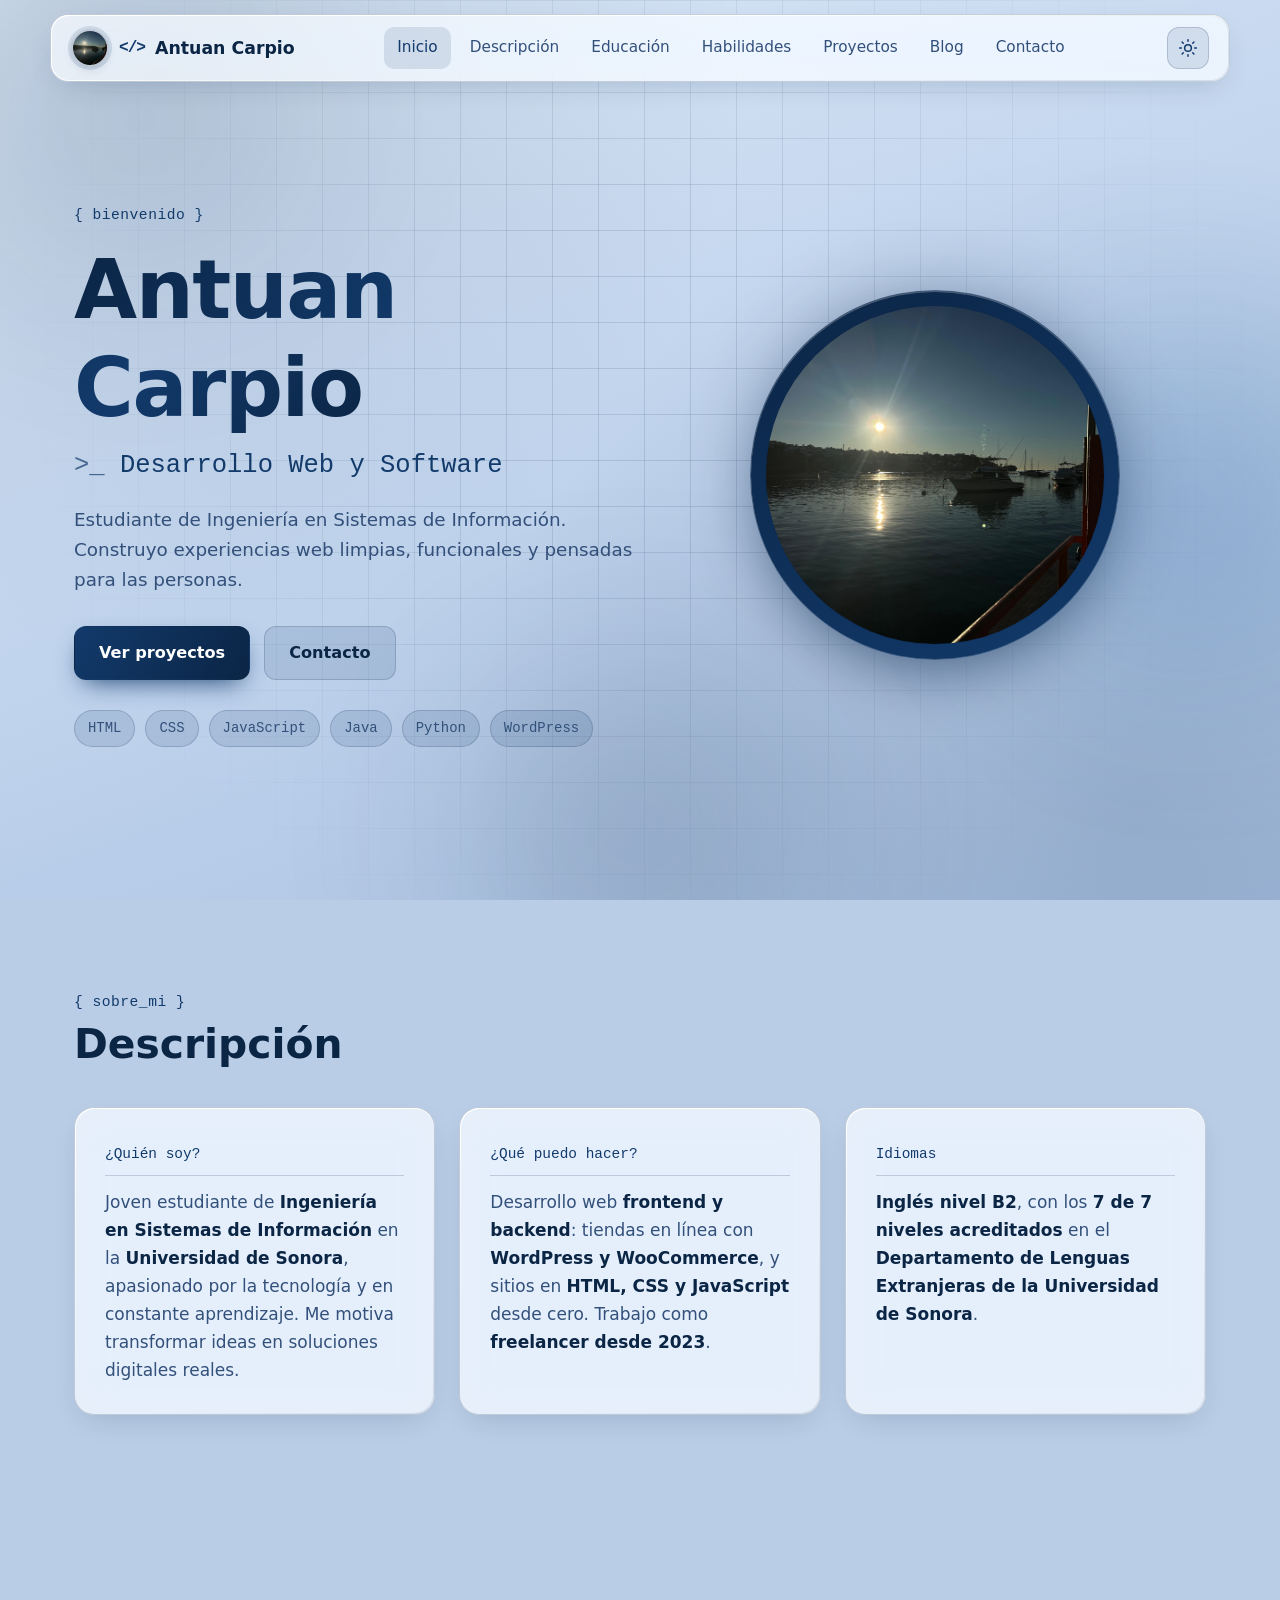
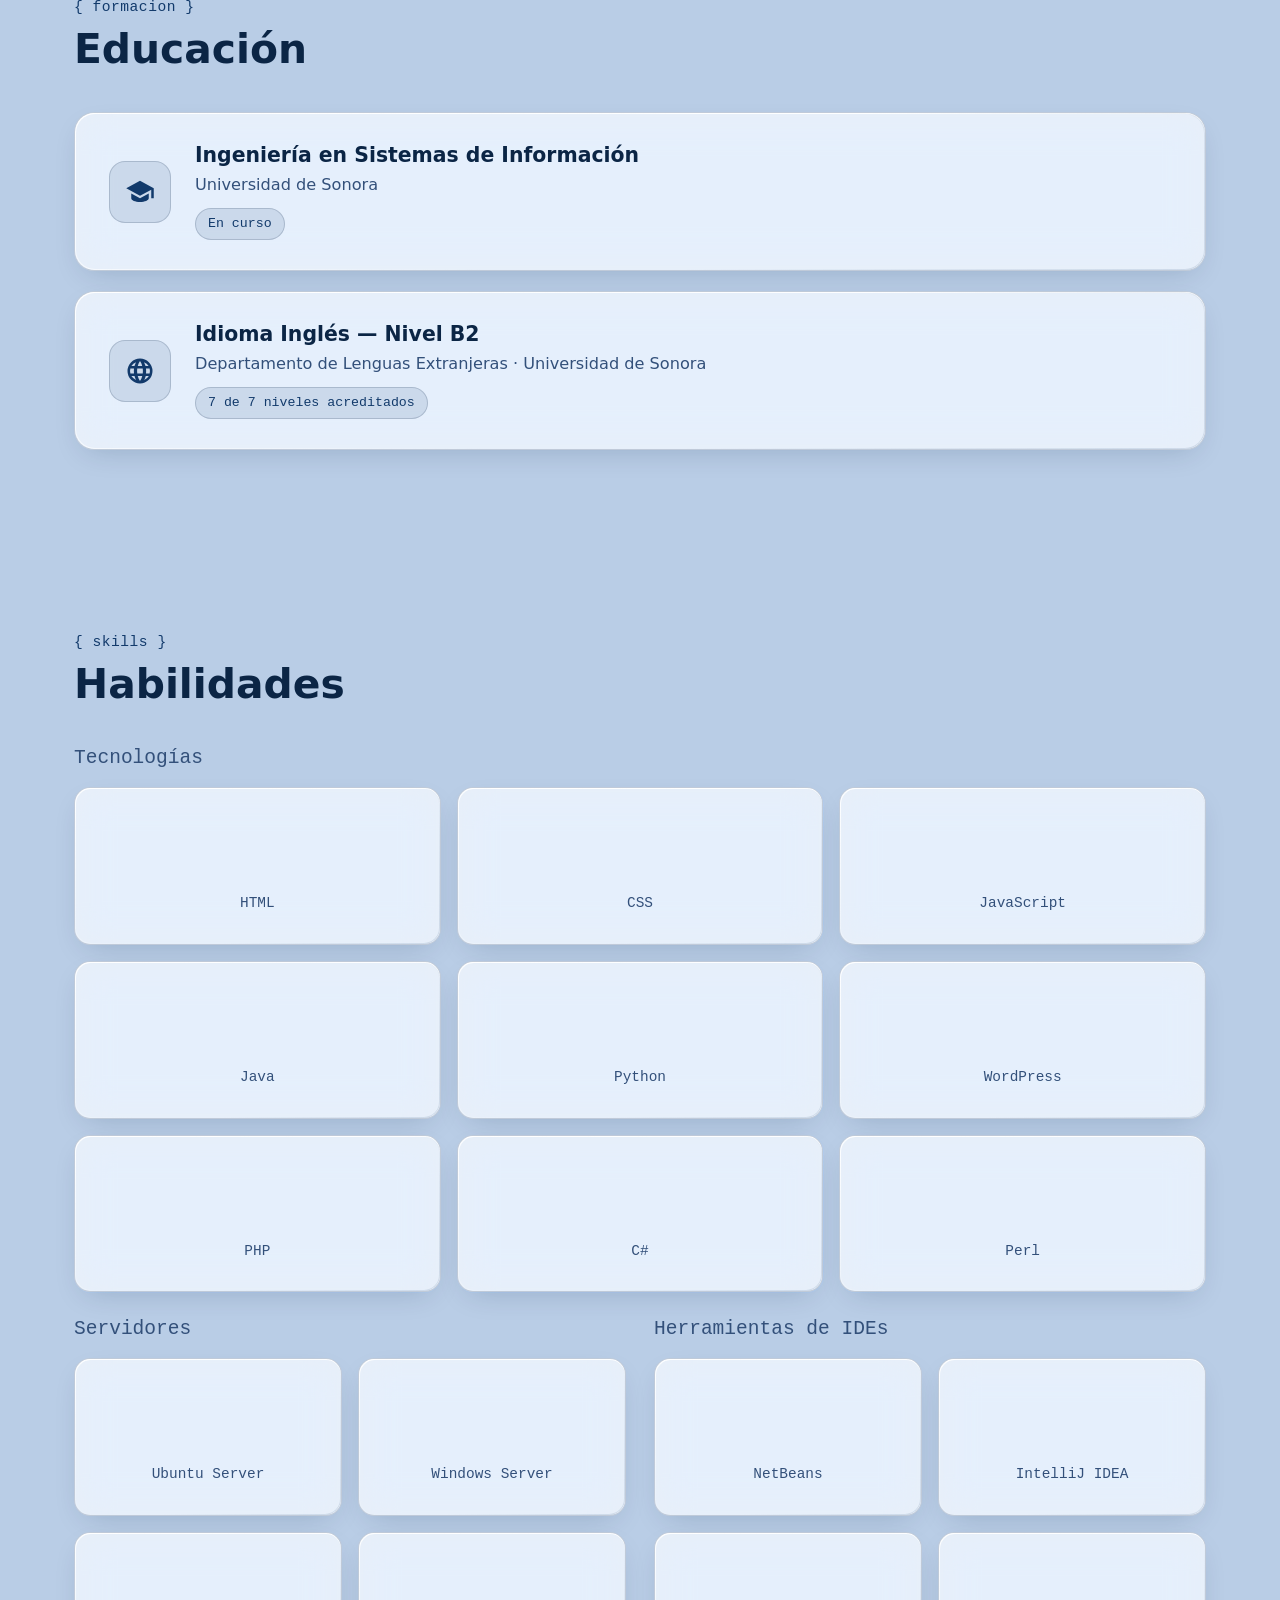
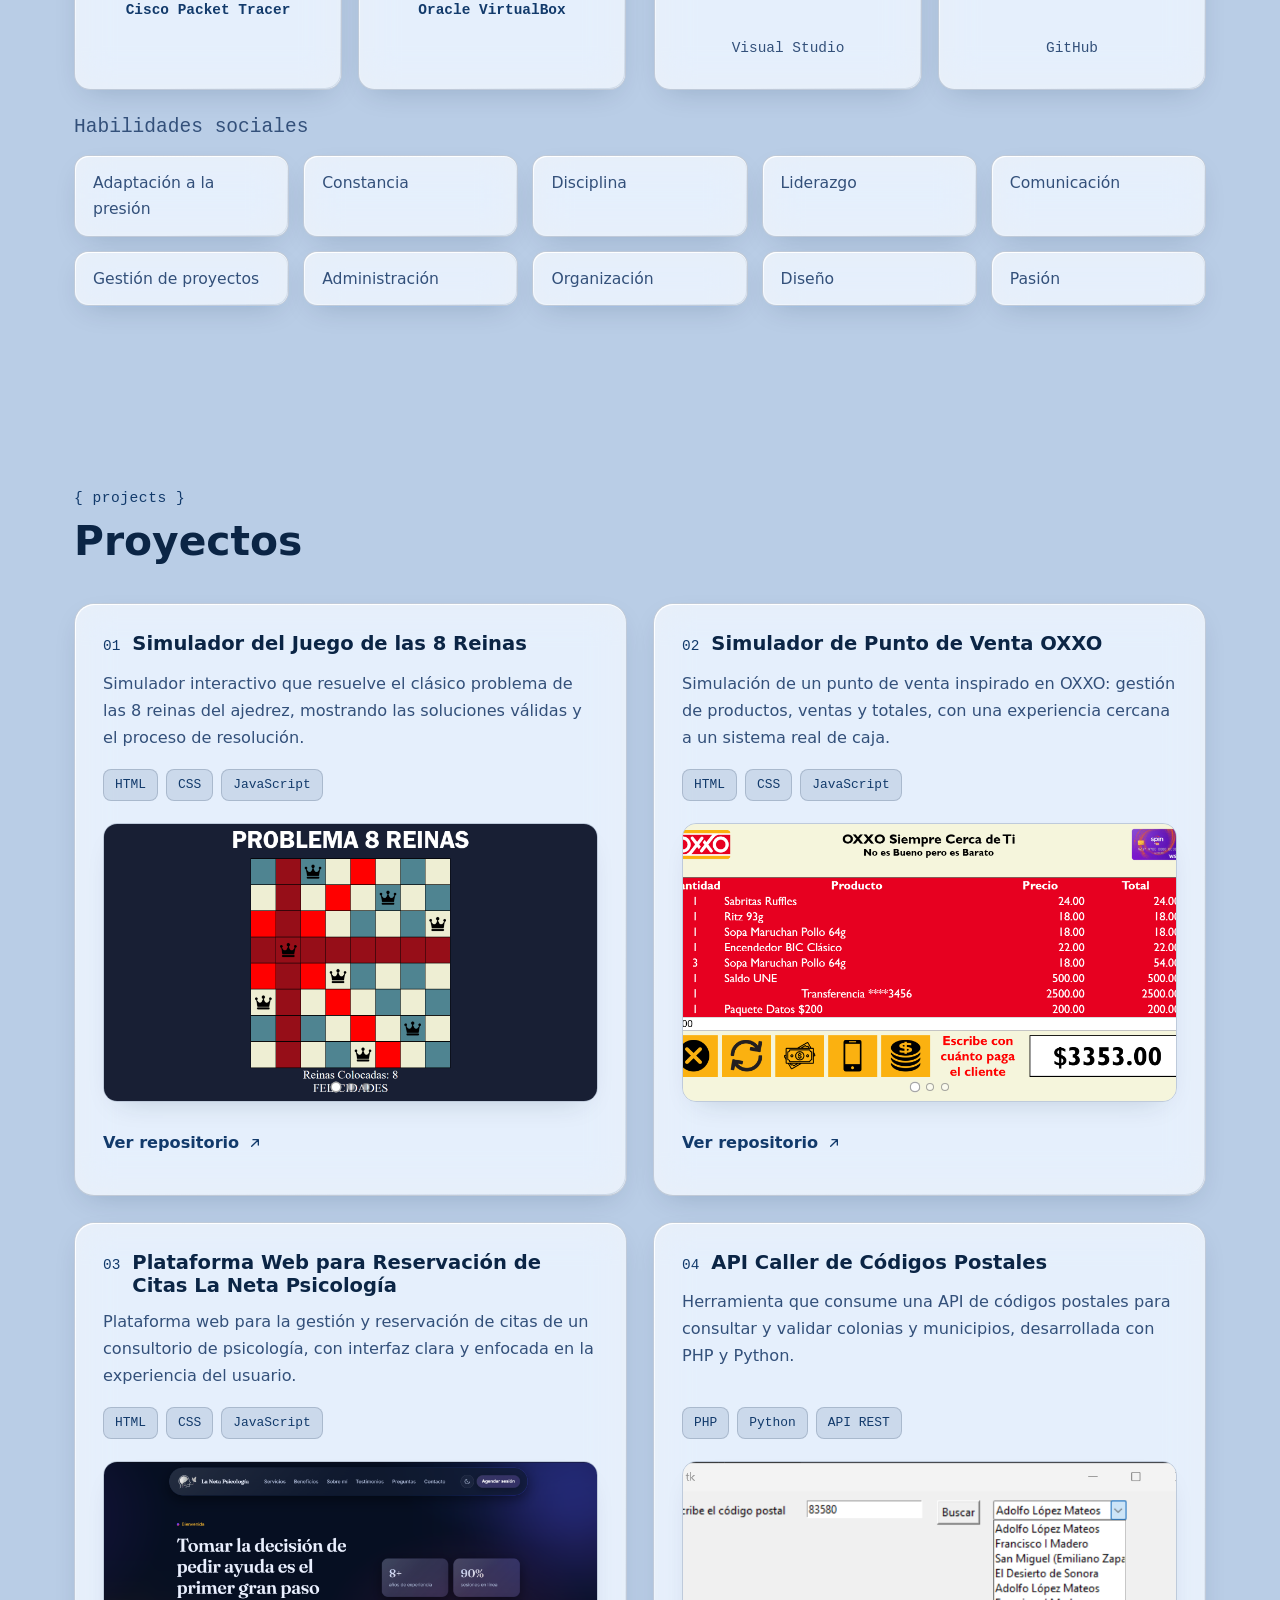
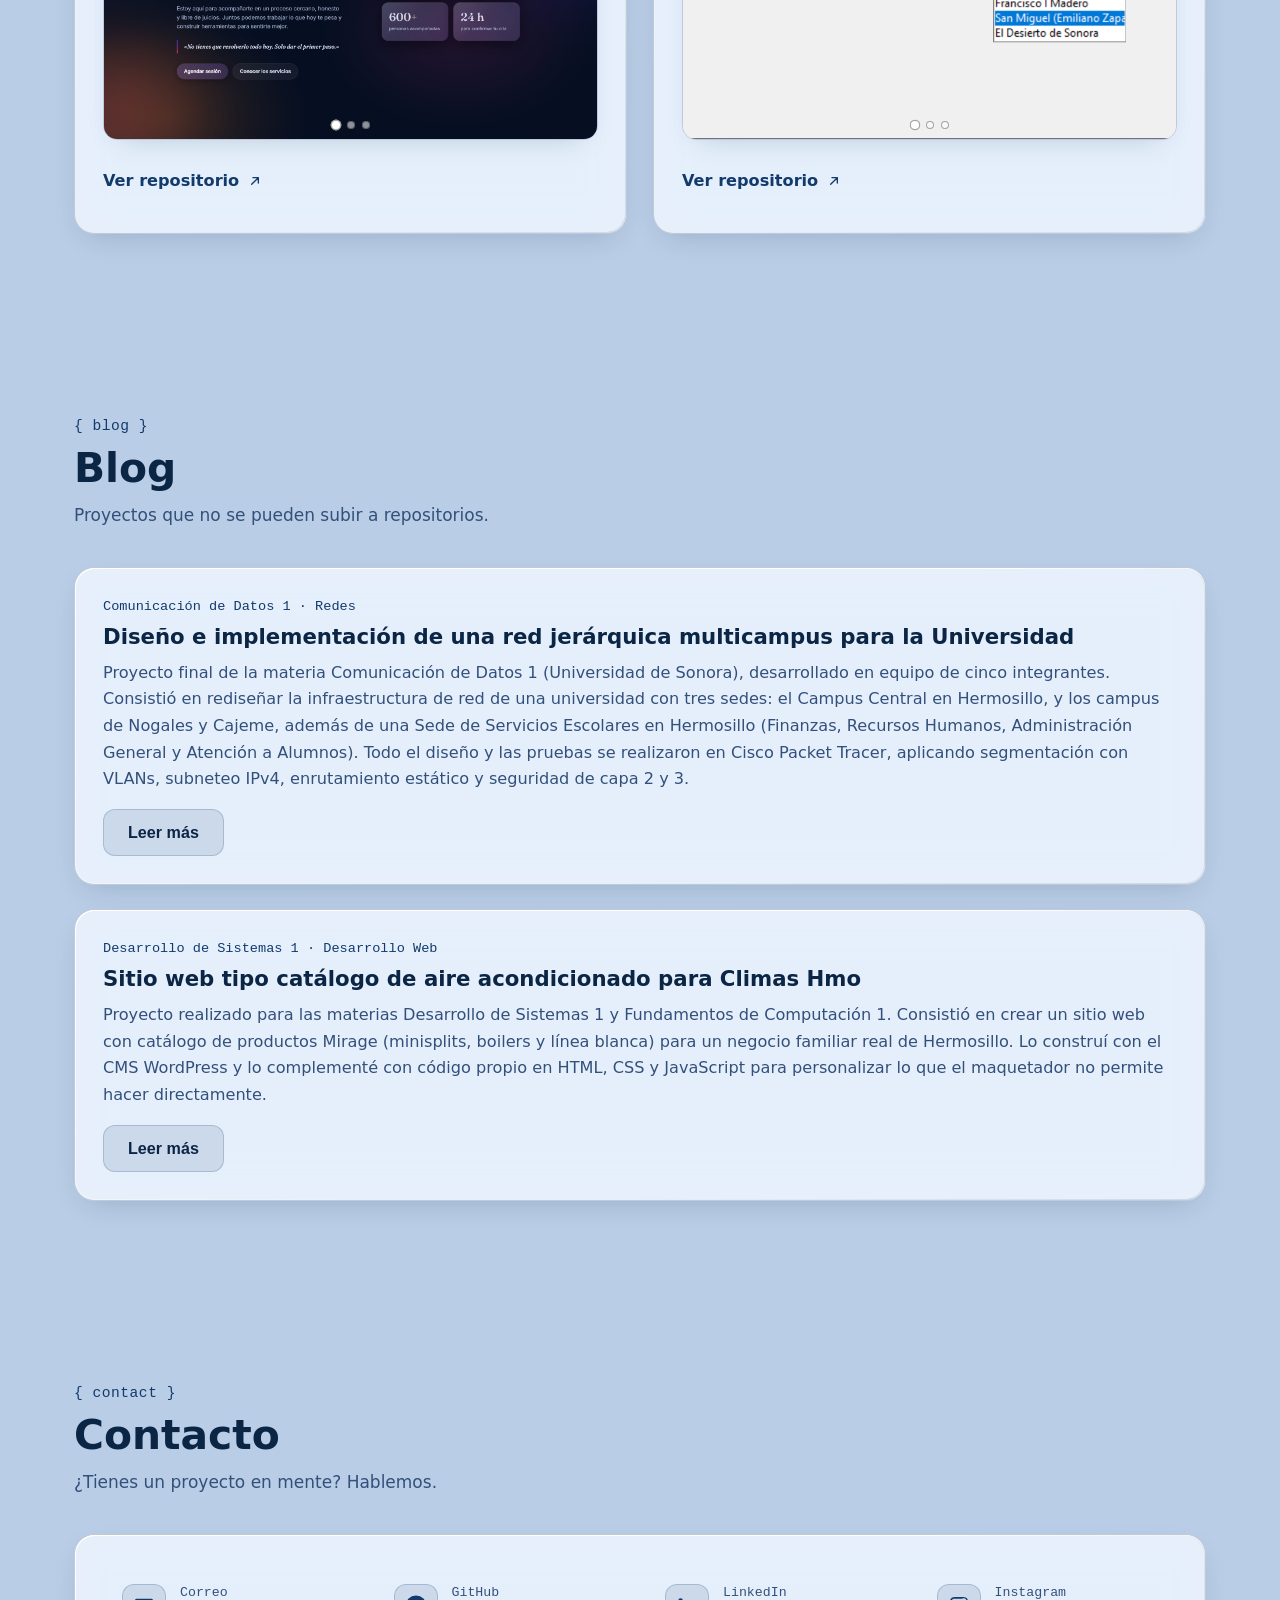
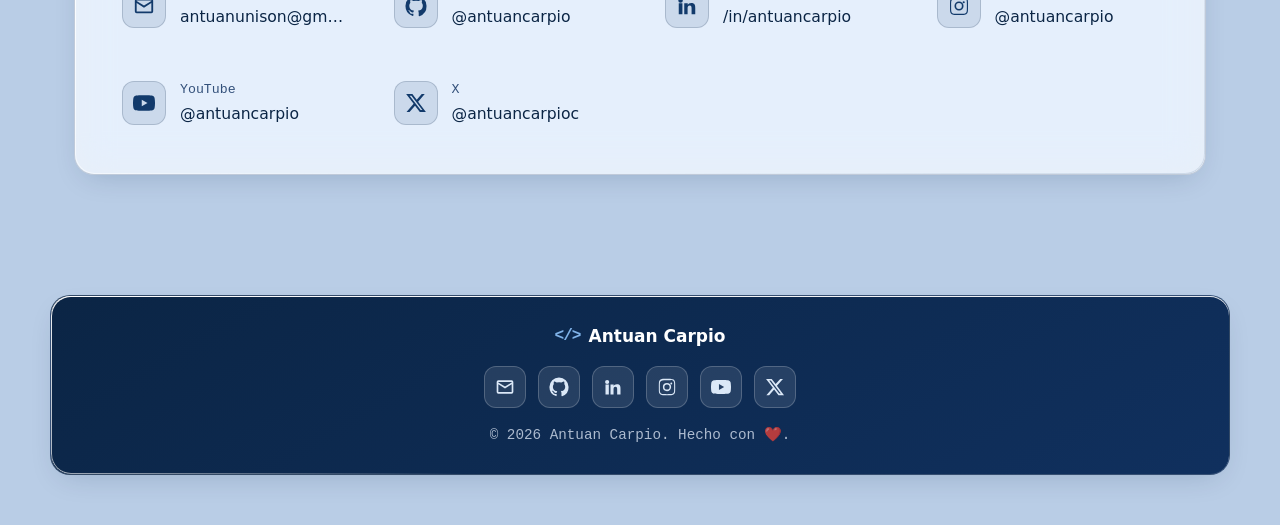
==== index.html @ 9bf533b5 "Add files via upload" ====
<!DOCTYPE html>
<html lang="es" data-theme="dark">
<head>
  <meta charset="UTF-8" />
  <meta name="viewport" content="width=device-width, initial-scale=1.0" />
  <meta name="description" content="Portafolio profesional de Antuan Carpio, estudiante de Ingeniería en Sistemas de Información y desarrollador web y software. Proyectos de frontend y backend, WordPress, HTML, CSS y JavaScript." />
  <meta name="keywords" content="Antuan Carpio, portafolio, desarrollo web, software, frontend, backend, WordPress, WooCommerce, JavaScript, Universidad de Sonora" />
  <meta name="author" content="Antuan Carpio" />
  <meta name="theme-color" content="#0a1633" />
  <meta property="og:type" content="website" />
  <meta property="og:title" content="Antuan Carpio | Desarrollo Web y Software" />
  <meta property="og:description" content="Portafolio profesional de Antuan Carpio. Desarrollo web y de software, freelancer desde 2023." />
  <meta property="og:locale" content="es_MX" />
  <title>Antuan Carpio | Desarrollo Web y Software</title>
  <link rel="icon" type="image/png" href="img/favicon.png" />
  <link rel="apple-touch-icon" href="img/favicon.png" />
  <link rel="stylesheet" href="css/styles.css" />
  <link rel="preconnect" href="https://cdn.jsdelivr.net" />
</head>
<body>

  <!-- Fondo con degradados azules difuminados -->
  <div class="bg-decor" aria-hidden="true">
    <span class="blob blob-1"></span>
    <span class="blob blob-2"></span>
    <span class="blob blob-3"></span>
    <span class="grid-overlay"></span>
  </div>

  <!-- Navegación fija -->
  <header class="nav" id="nav">
    <div class="nav-inner glass">
      <a href="#inicio" class="brand">
        <img class="brand-logo" src="img/Antuan%20Carpio%20Logo.jpeg" alt="Logo de Antuan Carpio" />
        <span class="brand-mark">&lt;/&gt;</span>
        <span class="brand-name">Antuan Carpio</span>
      </a>

      <nav class="nav-links" id="navLinks" aria-label="Navegación principal">
        <a href="#inicio">Inicio</a>
        <a href="#descripcion">Descripción</a>
        <a href="#educacion">Educación</a>
        <a href="#habilidades">Habilidades</a>
        <a href="#proyectos">Proyectos</a>
        <a href="#blogs">Blog</a>
        <a href="#contacto">Contacto</a>
      </nav>

      <div class="nav-actions">
        <button class="theme-toggle" id="themeToggle" type="button" aria-label="Cambiar tema" title="Cambiar tema">
          <svg class="icon-sun" viewBox="0 0 24 24" aria-hidden="true"><circle cx="12" cy="12" r="4"/><path d="M12 2v2M12 20v2M4.9 4.9l1.4 1.4M17.7 17.7l1.4 1.4M2 12h2M20 12h2M4.9 19.1l1.4-1.4M17.7 6.3l1.4-1.4"/></svg>
          <svg class="icon-moon" viewBox="0 0 24 24" aria-hidden="true"><path d="M21 12.8A9 9 0 1 1 11.2 3a7 7 0 0 0 9.8 9.8z"/></svg>
        </button>
        <button class="menu-toggle" id="menuToggle" type="button" aria-label="Abrir menú" aria-expanded="false">
          <span></span><span></span><span></span>
        </button>
      </div>
    </div>
  </header>

  <main>

    <!-- 1. Inicio -->
    <section id="inicio" class="section hero">
      <div class="hero-inner">
        <div class="hero-text-col">
        <p class="code-label reveal">{ bienvenido }</p>
        <h1 class="reveal">
          <span class="grad-text">Antuan Carpio</span>
        </h1>
        <p class="hero-role reveal">
          <span class="cursor">&gt;_</span> Desarrollo Web y Software
        </p>
        <p class="hero-text reveal">
          Estudiante de Ingeniería en Sistemas de Información. Construyo experiencias
          web limpias, funcionales y pensadas para las personas.
        </p>
        <div class="hero-actions reveal">
          <a href="#proyectos" class="btn btn-primary">Ver proyectos</a>
          <a href="#contacto" class="btn btn-ghost">Contacto</a>
        </div>
        <div class="hero-stack reveal" aria-label="Tecnologías principales">
          <span class="chip">HTML</span>
          <span class="chip">CSS</span>
          <span class="chip">JavaScript</span>
          <span class="chip">Java</span>
          <span class="chip">Python</span>
          <span class="chip">WordPress</span>
        </div>
        </div>

        <div class="hero-logo reveal">
          <img src="img/Antuan%20Carpio%20Logo.jpeg" alt="Logo de Antuan Carpio" />
        </div>
      </div>
    </section>

    <!-- 2. Descripción -->
    <section id="descripcion" class="section">
      <header class="section-head reveal">
        <p class="code-label">&#123; sobre_mi &#125;</p>
        <h2>Descripción</h2>
      </header>

      <div class="about-grid">
        <article class="card glass reveal">
          <span class="card-tag">¿Quién soy?</span>
          <p>
            Joven estudiante de <strong>Ingeniería en Sistemas de Información</strong> en la
            <strong>Universidad de Sonora</strong>, apasionado por la tecnología y en constante
            aprendizaje. Me motiva transformar ideas en soluciones digitales reales.
          </p>
        </article>

        <article class="card glass reveal">
          <span class="card-tag">¿Qué puedo hacer?</span>
          <p>
            Desarrollo web <strong>frontend y backend</strong>: tiendas en línea con
            <strong>WordPress y WooCommerce</strong>, y sitios en <strong>HTML, CSS y JavaScript</strong>
            desde cero. Trabajo como <strong>freelancer desde 2023</strong>.
          </p>
        </article>

        <article class="card glass reveal">
          <span class="card-tag">Idiomas</span>
          <p>
            <strong>Inglés nivel B2</strong>, con los <strong>7 de 7 niveles acreditados</strong>
            en el <strong>Departamento de Lenguas Extranjeras de la Universidad de Sonora</strong>.
          </p>
        </article>
      </div>
    </section>

    <!-- 3. Educación -->
    <section id="educacion" class="section">
      <header class="section-head reveal">
        <p class="code-label">&#123; formacion &#125;</p>
        <h2>Educación</h2>
      </header>

      <article class="card glass edu-card reveal">
        <div class="edu-icon" aria-hidden="true">
          <svg viewBox="0 0 24 24"><path d="M12 3 1 9l11 6 9-4.9V17h2V9L12 3zM5 13.2V17c0 1.7 3.1 3 7 3s7-1.3 7-3v-3.8l-7 3.8-7-3.8z"/></svg>
        </div>
        <div>
          <h3>Ingeniería en Sistemas de Información</h3>
          <p class="muted">Universidad de Sonora</p>
          <span class="status-badge">En curso</span>
        </div>
      </article>

      <article class="card glass edu-card reveal">
        <div class="edu-icon" aria-hidden="true">
          <svg viewBox="0 0 24 24"><path d="M12 2a10 10 0 1 0 0 20 10 10 0 0 0 0-20zm6.9 6h-2.5a15.7 15.7 0 0 0-1.2-3.1A8 8 0 0 1 18.9 8zM12 4c.8 1.1 1.4 2.5 1.8 4h-3.6c.4-1.5 1-2.9 1.8-4zM4.3 14a8 8 0 0 1 0-4h2.9a17 17 0 0 0 0 4H4.3zm.8 2h2.5c.3 1.1.7 2.1 1.2 3.1A8 8 0 0 1 5.1 16zm2.5-8H5.1a8 8 0 0 1 3.7-3.1A15.7 15.7 0 0 0 7.6 8zM12 20c-.8-1.1-1.4-2.5-1.8-4h3.6c-.4 1.5-1 2.9-1.8 4zm2.2-6H9.8a15 15 0 0 1 0-4h4.4a15 15 0 0 1 0 4zm1.2 5.1c.5-1 .9-2 1.2-3.1h2.5a8 8 0 0 1-3.7 3.1zM16.8 14a17 17 0 0 0 0-4h2.9a8 8 0 0 1 0 4h-2.9z"/></svg>
        </div>
        <div>
          <h3>Idioma Inglés — Nivel B2</h3>
          <p class="muted">Departamento de Lenguas Extranjeras · Universidad de Sonora</p>
          <span class="status-badge">7 de 7 niveles acreditados</span>
        </div>
      </article>
    </section>

    <!-- 4. Habilidades -->
    <section id="habilidades" class="section">
      <header class="section-head reveal">
        <p class="code-label">&#123; skills &#125;</p>
        <h2>Habilidades</h2>
      </header>

      <h3 class="subhead reveal">Tecnologías</h3>
      <div class="tech-grid" id="techGrid"></div>

      <div class="tech-row">
        <div class="tech-half">
          <h3 class="subhead reveal">Servidores</h3>
          <div class="tech-grid tech-grid--compact" id="serversGrid"></div>
        </div>
        <div class="tech-half">
          <h3 class="subhead reveal">Herramientas de IDEs</h3>
          <div class="tech-grid tech-grid--compact" id="idesGrid"></div>
        </div>
      </div>

      <h3 class="subhead reveal">Habilidades sociales</h3>
      <div class="soft-grid">
        <span class="soft-item glass reveal">Adaptación a la presión</span>
        <span class="soft-item glass reveal">Constancia</span>
        <span class="soft-item glass reveal">Disciplina</span>
        <span class="soft-item glass reveal">Liderazgo</span>
        <span class="soft-item glass reveal">Comunicación</span>
        <span class="soft-item glass reveal">Gestión de proyectos</span>
        <span class="soft-item glass reveal">Administración</span>
        <span class="soft-item glass reveal">Organización</span>
        <span class="soft-item glass reveal">Diseño</span>
        <span class="soft-item glass reveal">Pasión</span>
      </div>
    </section>

    <!-- 5. Proyectos -->
    <section id="proyectos" class="section">
      <header class="section-head reveal">
        <p class="code-label">&#123; projects &#125;</p>
        <h2>Proyectos</h2>
      </header>

      <!-- Bloque de proyectos: copia un <article class="project-card"> para agregar uno nuevo -->
      <div class="projects-grid">

        <article class="project-card glass reveal">
          <div class="project-top">
            <span class="project-code">01</span>
            <h3>Simulador del Juego de las 8 Reinas</h3>
          </div>
          <p>Simulador interactivo que resuelve el clásico problema de las 8 reinas del ajedrez, mostrando las soluciones válidas y el proceso de resolución.</p>
          <div class="project-tags">
            <span class="tag">HTML</span>
            <span class="tag">CSS</span>
            <span class="tag">JavaScript</span>
          </div>
          <div class="project-gallery" data-images="img/projects/8-reinas-1.png|img/projects/8-reinas-2.png|img/projects/8-reinas-3.png"></div>
          <a class="btn btn-link" href="https://github.com/antuancarpio/8-REINAS" target="_blank" rel="noopener">
            Ver repositorio
            <svg viewBox="0 0 24 24" aria-hidden="true"><path d="M7 17 17 7M9 7h8v8"/></svg>
          </a>
        </article>

        <article class="project-card glass reveal">
          <div class="project-top">
            <span class="project-code">02</span>
            <h3>Simulador de Punto de Venta OXXO</h3>
          </div>
          <p>Simulación de un punto de venta inspirado en OXXO: gestión de productos, ventas y totales, con una experiencia cercana a un sistema real de caja.</p>
          <div class="project-tags">
            <span class="tag">HTML</span>
            <span class="tag">CSS</span>
            <span class="tag">JavaScript</span>
          </div>
          <div class="project-gallery" data-images="img/projects/oxxo-1.png|img/projects/oxxo-2.png|img/projects/oxxo-3.png"></div>
          <a class="btn btn-link" href="https://github.com/antuancarpio/PoS-OXXO" target="_blank" rel="noopener">
            Ver repositorio
            <svg viewBox="0 0 24 24" aria-hidden="true"><path d="M7 17 17 7M9 7h8v8"/></svg>
          </a>
        </article>

        <article class="project-card glass reveal">
          <div class="project-top">
            <span class="project-code">03</span>
            <h3>Plataforma Web para Reservación de Citas La Neta Psicología</h3>
          </div>
          <p>Plataforma web para la gestión y reservación de citas de un consultorio de psicología, con interfaz clara y enfocada en la experiencia del usuario.</p>
          <div class="project-tags">
            <span class="tag">HTML</span>
            <span class="tag">CSS</span>
            <span class="tag">JavaScript</span>
          </div>
          <div class="project-gallery" data-images="img/projects/la-neta-1.png|img/projects/la-neta-2.png|img/projects/la-neta-3.png"></div>
          <a class="btn btn-link" href="https://github.com/antuancarpio/La-Neta-Psicologia-Web" target="_blank" rel="noopener">
            Ver repositorio
            <svg viewBox="0 0 24 24" aria-hidden="true"><path d="M7 17 17 7M9 7h8v8"/></svg>
          </a>
        </article>

        <article class="project-card glass reveal">
          <div class="project-top">
            <span class="project-code">04</span>
            <h3>API Caller de Códigos Postales</h3>
          </div>
          <p>Herramienta que consume una API de códigos postales para consultar y validar colonias y municipios, desarrollada con PHP y Python.</p>
          <div class="project-tags">
            <span class="tag">PHP</span>
            <span class="tag">Python</span>
            <span class="tag">API REST</span>
          </div>
          <div class="project-gallery" data-images="img/projects/codigos-postales-1.png|img/projects/codigos-postales-2.png|img/projects/codigos-postales-3.png"></div>
          <a class="btn btn-link" href="https://github.com/antuancarpio/ApiCaller-PHP-Python" target="_blank" rel="noopener">
            Ver repositorio
            <svg viewBox="0 0 24 24" aria-hidden="true"><path d="M7 17 17 7M9 7h8v8"/></svg>
          </a>
        </article>

      </div>
    </section>

    <!-- 6. Blogs -->
    <section id="blogs" class="section">
      <header class="section-head reveal">
        <p class="code-label">&#123; blog &#125;</p>
        <h2>Blog</h2>
        <p class="section-sub">Proyectos que no se pueden subir a repositorios.</p>
      </header>

      <!-- Bloque de entrada: copia un <article class="blog-entry"> completo para agregar una nueva -->
      <div class="blog-list">

        <article class="blog-entry blog-entry--featured glass reveal">
          <div class="entry-head">
            <div class="entry-meta">
              <span class="entry-date">Comunicación de Datos 1 · Redes</span>
            </div>
            <h3>Diseño e implementación de una red jerárquica multicampus para la Universidad</h3>
            <p class="entry-summary">Proyecto final de la materia Comunicación de Datos 1 (Universidad de Sonora), desarrollado en equipo de cinco integrantes. Consistió en rediseñar la infraestructura de red de una universidad con tres sedes: el Campus Central en Hermosillo, y los campus de Nogales y Cajeme, además de una Sede de Servicios Escolares en Hermosillo (Finanzas, Recursos Humanos, Administración General y Atención a Alumnos). Todo el diseño y las pruebas se realizaron en Cisco Packet Tracer, aplicando segmentación con VLANs, subneteo IPv4, enrutamiento estático y seguridad de capa 2 y 3.</p>
            <button class="btn btn-ghost entry-toggle" type="button" aria-expanded="false">Leer más</button>
          </div>

          <div class="entry-full" hidden>
            <div class="blog-body">
              <div class="blog-block">
                <span class="blog-label">Descripción</span>
                <p>Proyecto final de la materia Comunicación de Datos 1 (Universidad de Sonora), desarrollado en equipo de cinco integrantes.</p>
                <p>Consistió en rediseñar la infraestructura de red de una universidad con tres sedes: el Campus Central en Hermosillo, y los campus de Nogales y Cajeme, además de una Sede de Servicios Escolares en Hermosillo (Finanzas, Recursos Humanos, Administración General y Atención a Alumnos).</p>
                <p>Todo el diseño y las pruebas se realizaron en Cisco Packet Tracer, aplicando segmentación con VLANs, subneteo IPv4, enrutamiento estático y seguridad de capa 2 y 3.</p>
              </div>
              <div class="blog-block">
                <span class="blog-label">Imágenes</span>
                <div class="blog-gallery">
                  <figure class="blog-figure">
                    <button class="blog-media" type="button" data-full="assets/img/cmd1/topologia.png">
                      <img src="assets/img/cmd1/topologia.png" alt="Topología de red jerárquica de estrella extendida de la universidad multicampus" loading="lazy" />
                    </button>
                    <figcaption>Topología de red jerárquica de estrella extendida</figcaption>
                  </figure>
                  <figure class="blog-figure">
                    <button class="blog-media" type="button" data-full="assets/img/cmd1/vlans.png">
                      <img src="assets/img/cmd1/vlans.png" alt="VLANs creadas en el switch general de Hermosillo" loading="lazy" />
                    </button>
                    <figcaption>VLANs creadas en el switch general de Hermosillo</figcaption>
                  </figure>
                  <figure class="blog-figure">
                    <button class="blog-media" type="button" data-full="assets/img/cmd1/tabla-ruteo.png">
                      <img src="assets/img/cmd1/tabla-ruteo.png" alt="Tabla de enrutamiento del router de Hermosillo" loading="lazy" />
                    </button>
                    <figcaption>Tabla de enrutamiento del router de Hermosillo</figcaption>
                  </figure>
                  <figure class="blog-figure">
                    <button class="blog-media" type="button" data-full="assets/img/cmd1/acl.png">
                      <img src="assets/img/cmd1/acl.png" alt="ACL bloqueando el tráfico de Recursos Humanos a Finanzas" loading="lazy" />
                    </button>
                    <figcaption>ACL bloqueando el tráfico de Recursos Humanos a Finanzas</figcaption>
                  </figure>
                  <figure class="blog-figure">
                    <button class="blog-media" type="button" data-full="assets/img/cmd1/ping.png">
                      <img src="assets/img/cmd1/ping.png" alt="Ping exitoso desde la VLAN 10 (Hermosillo) a la VLAN 130 (Nogales)" loading="lazy" />
                    </button>
                    <figcaption>Ping exitoso desde la VLAN 10 (Hermosillo) a la VLAN 130 (Nogales)</figcaption>
                  </figure>
                </div>
              </div>
              <div class="blog-block">
                <span class="blog-label">Requerimientos del cliente</span>
                <p>La red original funcionaba como una sola red plana, con cuatro problemas principales: falta de segmentación (el tráfico de alumnos se mezclaba con el administrativo y generaba lentitud), inseguridad de los datos (cualquier equipo podía intentar acceder a áreas críticas como Finanzas), desorden en las direcciones IP (soporte técnico no podía identificar equipos fácilmente) y mala comunicación entre las ciudades.</p>
                <p>El cliente necesitaba una red ordenada que atendiera a 15 usuarios por cada una de las 5 carreras (Matemáticas, Biología, Derecho, Administración y Programación) en cada campus, y 15 usuarios por departamento en Servicios Escolares, con enlaces rápidos y estables entre sedes y acceso restringido a las áreas sensibles.</p>
              </div>
              <div class="blog-block">
                <span class="blog-label">¿Cómo se diseñó la solución?</span>
                <p>Se diseñó una topología jerárquica de estrella extendida con Hermosillo como núcleo, conectando directamente a Nogales y Cajeme.</p>
                <p>Cada carrera y cada departamento de Servicios Escolares tiene su propia VLAN:</p>
                <ul>
                  <li>En Hermosillo, las VLAN 10 a 50 para las carreras y 60 a 63 para Finanzas, Recursos Humanos, Administración General y Atención.</li>
                  <li>En Nogales, las VLAN 110 a 150.</li>
                  <li>En Cajeme, las VLAN 210 a 250.</li>
                </ul>
                <p>El direccionamiento usa IPv4 clase C con máscara /24 por VLAN (el tercer octeto identifica cada red, por ejemplo 192.168.10.0/24 para Matemáticas en Hermosillo) y enlaces WAN punto a punto con máscara /30 (10.0.0.0/30 hacia Nogales y 10.0.1.0/30 hacia Cajeme) para no desperdiciar direcciones.</p>
                <p>En hardware se eligieron:</p>
                <ul>
                  <li>Routers Cisco 2911.</li>
                  <li>Switches Cisco 2960 de 24 puertos.</li>
                  <li>Access points Cisco Aironet para el Wi-Fi de Servicios Escolares.</li>
                  <li>Cable UTP Categoría 6 en las áreas locales y fibra óptica como backbone entre ciudades.</li>
                </ul>
                <p>Se aplicaron los estándares IEEE 802.3, 802.1Q y 802.11.</p>
              </div>
              <div class="blog-block">
                <span class="blog-label">¿Cómo se implementó la solución?</span>
                <p>En los switches se crearon y nombraron las VLAN, se asignaron los puertos de acceso a cada departamento y se configuraron enlaces troncales 802.1Q hacia el switch general y el router.</p>
                <p>En los routers se configuró enrutamiento Inter-VLAN con la técnica Router-on-a-Stick (una subinterfaz lógica por VLAN) y rutas estáticas para comunicar los tres campus.</p>
                <p>En seguridad se aplicaron varias medidas:</p>
                <ul>
                  <li>Se cifraron las contraseñas de consola y modo privilegiado (service password-encryption y enable secret).</li>
                  <li>Se activó Port Security con direcciones MAC tipo Sticky y política de violación Shutdown en los switches de acceso.</li>
                  <li>Se creó una ACL extendida que bloquea la comunicación de Recursos Humanos hacia Finanzas sin afectar el resto de los servicios.</li>
                </ul>
                <p>Las interfaces operan en Full-Duplex para eliminar colisiones.</p>
              </div>
              <div class="blog-block">
                <span class="blog-label">¿Cuál fue el resultado?</span>
                <p>Las pruebas en Packet Tracer validaron el diseño: un ping del host de la VLAN 10 (Hermosillo) a la VLAN 130 (Nogales) tuvo 0% de pérdida de paquetes; el traceroute mostró el salto esperado por 10.0.0.2 hasta llegar al destino.</p>
                <p>La simulación de paquetes desde una laptop Wi-Fi de Finanzas confirmó que el access point y los troncales funcionan correctamente; la ACL bloqueó el ping de Recursos Humanos a Finanzas (destino inalcanzable, 100% de pérdida), como se planeaba; y la interfaz GigabitEthernet0/0 del router reportó cero errores de entrada/salida.</p>
                <p>El resultado es una red segmentada, ordenada y segura, con comunicación estable entre las tres ciudades.</p>
                <p>Como mejoras futuras se propone migrar a enrutamiento dinámico (OSPF) para recuperación automática ante fallas, agregar un servidor DHCP y configurar una VPN para cifrar la comunicación entre sedes.</p>
              </div>
            </div>
          </div>
        </article>

        <article class="blog-entry blog-entry--featured glass reveal">
          <div class="entry-head">
            <div class="entry-meta">
              <span class="entry-date">Desarrollo de Sistemas 1 · Desarrollo Web</span>
            </div>
            <h3>Sitio web tipo catálogo de aire acondicionado para Climas Hmo</h3>
            <p class="entry-summary">Proyecto realizado para las materias Desarrollo de Sistemas 1 y Fundamentos de Computación 1. Consistió en crear un sitio web con catálogo de productos Mirage (minisplits, boilers y línea blanca) para un negocio familiar real de Hermosillo. Lo construí con el CMS WordPress y lo complementé con código propio en HTML, CSS y JavaScript para personalizar lo que el maquetador no permite hacer directamente.</p>
            <button class="btn btn-ghost entry-toggle" type="button" aria-expanded="false">Leer más</button>
          </div>

          <div class="entry-full" hidden>
            <div class="blog-body">
              <div class="blog-block">
                <span class="blog-label">Descripción</span>
                <p>Proyecto realizado para las materias Desarrollo de Sistemas 1 y Fundamentos de Computación 1. Consistió en crear un sitio web con catálogo de productos Mirage (minisplits, boilers y línea blanca) para un negocio familiar real de Hermosillo.</p>
                <p>Lo construí con el CMS WordPress y lo complementé con código propio en HTML, CSS y JavaScript para personalizar lo que el maquetador no permite hacer directamente.</p>
              </div>
              <div class="blog-block">
                <span class="blog-label">Imágenes</span>
                <div class="blog-gallery">
                  <figure class="blog-figure">
                    <button class="blog-media" type="button" data-full="assets/img/climas-hmo/inicio.png">
                      <img src="assets/img/climas-hmo/inicio.png" alt="Página de inicio del sitio de Climas Hmo" loading="lazy" />
                    </button>
                    <figcaption>Página de inicio del sitio de Climas Hmo</figcaption>
                  </figure>
                  <figure class="blog-figure">
                    <button class="blog-media" type="button" data-full="assets/img/climas-hmo/catalogo-minisplits.png">
                      <img src="assets/img/climas-hmo/catalogo-minisplits.png" alt="Catálogo de minisplits Mirage" loading="lazy" />
                    </button>
                    <figcaption>Catálogo de minisplits Mirage</figcaption>
                  </figure>
                  <figure class="blog-figure">
                    <button class="blog-media" type="button" data-full="assets/img/climas-hmo/catalogo-boilers.png">
                      <img src="assets/img/climas-hmo/catalogo-boilers.png" alt="Catálogo de boilers" loading="lazy" />
                    </button>
                    <figcaption>Catálogo de boilers</figcaption>
                  </figure>
                  <figure class="blog-figure">
                    <button class="blog-media" type="button" data-full="assets/img/climas-hmo/linea-blanca.png">
                      <img src="assets/img/climas-hmo/linea-blanca.png" alt="Sección de línea blanca Mirage" loading="lazy" />
                    </button>
                    <figcaption>Sección de línea blanca Mirage</figcaption>
                  </figure>
                  <figure class="blog-figure">
                    <button class="blog-media" type="button" data-full="assets/img/climas-hmo/contacto.png">
                      <img src="assets/img/climas-hmo/contacto.png" alt="Página de contacto y botón de WhatsApp" loading="lazy" />
                    </button>
                    <figcaption>Página de contacto y botón de WhatsApp</figcaption>
                  </figure>
                </div>
              </div>
              <div class="blog-block">
                <span class="blog-label">Requerimientos del cliente</span>
                <p>El negocio necesitaba una presencia digital: darse a conocer en línea y dejar de depender únicamente de sus tiendas físicas. Pidió un catálogo interactivo de minisplits, boilers y línea blanca Mirage, una página de contacto con sus redes sociales y botones directos de WhatsApp para que los clientes pudieran cotizar o comprar de forma rápida.</p>
                <p>También quería comunicar sus beneficios principales: comprar con comodidad desde casa, entrega y agenda prioritaria, y atención en 3 tiendas físicas.</p>
              </div>
              <div class="blog-block">
                <span class="blog-label">¿Cómo se diseñó la solución?</span>
                <p>Diseñé un sitio sencillo de recorrer, con un menú principal (Inicio, Tienda, Nosotros y Contacto) y una página de inicio que destaca el minisplit Mirage Inverter en Hermosillo junto con la lista de beneficios de comprar con el negocio.</p>
                <p>Organicé los productos por categorías para que el cliente encuentre rápido lo que busca, y coloqué los botones de contacto en puntos clave para que mandar un mensaje por WhatsApp fuera fácil. Elegí WordPress para armar el sitio de forma ágil y planeé usar código propio en las partes donde el maquetador se quedara corto.</p>
              </div>
              <div class="blog-block">
                <span class="blog-label">¿Cómo se implementó la solución?</span>
                <p>Monté la estructura general del sitio en WordPress. Sobre esa base agregué código en HTML, CSS y JavaScript para personalizar el diseño visual, acomodar las secciones de productos y construir los botones de contacto directo por WhatsApp.</p>
                <p>En ciertas secciones escribí el código desde cero en lugar de usar plantillas, lo que me permitió lograr resultados que el maquetador no ofrece por sí solo.</p>
              </div>
              <div class="blog-block">
                <span class="blog-label">¿Cuál fue el resultado?</span>
                <p>El resultado fue un sitio web funcional con catálogo organizado, página de contacto, redes sociales y contacto directo por WhatsApp, que le da al negocio la presencia digital que necesitaba.</p>
                <p>Aprendí a usar WordPress para armar un sitio rápido, pero también a implementar HTML, CSS y JavaScript para personalizar lo que el maquetador no permite. Entendí cómo acomodar las secciones de productos y los botones de contacto para que a la gente se le haga fácil navegar y escribir por WhatsApp. Lo más importante fue que empecé a usar código desde cero en ciertas secciones, y eso despertó mi interés por aprender más allá de las plantillas.</p>
                <p>Profesionalmente, este proyecto me sirvió para ver cómo se trabaja en un proyecto real que resolvía una necesidad concreta de estar en el mundo digital. Aunque se tratara de un familiar, sentí la presión y el deseo de entregar un proyecto bien hecho. Me hizo entender cómo combinar herramientas rápidas con código propio, y fue lo que me motivó a querer aprender a programar páginas web completas desde cero, sin depender de plantillas.</p>
              </div>
            </div>
          </div>
        </article>

      </div>
    </section>

    <!-- 7. Contacto -->
    <section id="contacto" class="section">
      <header class="section-head reveal">
        <p class="code-label">&#123; contact &#125;</p>
        <h2>Contacto</h2>
        <p class="section-sub">¿Tienes un proyecto en mente? Hablemos.</p>
      </header>

      <div class="contact-card glass reveal">
        <a class="contact-item" href="mailto:antuanunison@gmail.com">
          <span class="contact-icon">
            <svg viewBox="0 0 24 24" aria-hidden="true"><path d="M4 4h16a2 2 0 0 1 2 2v12a2 2 0 0 1-2 2H4a2 2 0 0 1-2-2V6a2 2 0 0 1 2-2zm0 2v.5l8 5 8-5V6H4zm16 2.8-8 5-8-5V18h16V8.8z"/></svg>
          </span>
          <span class="contact-meta">
            <span class="contact-label">Correo</span>
            <span class="contact-value">antuanunison@gmail.com</span>
          </span>
        </a>

        <a class="contact-item" href="https://github.com/antuancarpio" target="_blank" rel="noopener">
          <span class="contact-icon">
            <svg viewBox="0 0 24 24" aria-hidden="true"><path d="M12 .5A11.5 11.5 0 0 0 .5 12a11.5 11.5 0 0 0 7.86 10.94c.58.1.79-.25.79-.56v-2c-3.2.7-3.88-1.37-3.88-1.37-.53-1.34-1.29-1.7-1.29-1.7-1.05-.72.08-.7.08-.7 1.16.08 1.78 1.2 1.78 1.2 1.03 1.77 2.7 1.26 3.36.96.1-.75.4-1.26.73-1.55-2.55-.29-5.24-1.28-5.24-5.68 0-1.26.45-2.28 1.19-3.09-.12-.29-.52-1.46.11-3.05 0 0 .97-.31 3.18 1.18a11 11 0 0 1 5.8 0c2.2-1.49 3.17-1.18 3.17-1.18.63 1.59.23 2.76.11 3.05.74.81 1.19 1.83 1.19 3.09 0 4.41-2.7 5.38-5.26 5.66.41.36.78 1.06.78 2.14v3.17c0 .31.21.67.8.56A11.5 11.5 0 0 0 23.5 12 11.5 11.5 0 0 0 12 .5z"/></svg>
          </span>
          <span class="contact-meta">
            <span class="contact-label">GitHub</span>
            <span class="contact-value">@antuancarpio</span>
          </span>
        </a>

        <a class="contact-item" href="https://www.linkedin.com/in/antuancarpio/" target="_blank" rel="noopener">
          <span class="contact-icon">
            <svg viewBox="0 0 24 24" aria-hidden="true"><path d="M4.98 3.5a2.5 2.5 0 1 1 0 5 2.5 2.5 0 0 1 0-5zM3 9h4v12H3V9zm6 0h3.8v1.7h.05c.53-1 1.83-2.05 3.77-2.05C20.6 8.65 21 11 21 14.1V21h-4v-6.1c0-1.45-.03-3.32-2.02-3.32-2.02 0-2.33 1.58-2.33 3.21V21H9V9z"/></svg>
          </span>
          <span class="contact-meta">
            <span class="contact-label">LinkedIn</span>
            <span class="contact-value">/in/antuancarpio</span>
          </span>
        </a>

        <a class="contact-item" href="https://www.instagram.com/antuancarpio" target="_blank" rel="noopener">
          <span class="contact-icon">
            <svg viewBox="0 0 24 24" aria-hidden="true"><path d="M12 2.2c3.2 0 3.58.01 4.85.07 1.17.05 1.8.25 2.23.41.56.22.96.48 1.38.9.42.42.68.82.9 1.38.16.42.36 1.06.41 2.23.06 1.27.07 1.65.07 4.85s-.01 3.58-.07 4.85c-.05 1.17-.25 1.8-.41 2.23-.22.56-.48.96-.9 1.38-.42.42-.82.68-1.38.9-.42.16-1.06.36-2.23.41-1.27.06-1.65.07-4.85.07s-3.58-.01-4.85-.07c-1.17-.05-1.8-.25-2.23-.41a3.7 3.7 0 0 1-1.38-.9 3.7 3.7 0 0 1-.9-1.38c-.16-.42-.36-1.06-.41-2.23C2.21 15.58 2.2 15.2 2.2 12s.01-3.58.07-4.85c.05-1.17.25-1.8.41-2.23.22-.56.48-.96.9-1.38.42-.42.82-.68 1.38-.9.42-.16 1.06-.36 2.23-.41C8.42 2.21 8.8 2.2 12 2.2zm0 1.8c-3.15 0-3.5.01-4.74.07-.9.04-1.38.19-1.7.32-.43.17-.74.37-1.06.69-.32.32-.52.63-.69 1.06-.13.32-.28.8-.32 1.7C3.43 8.5 3.42 8.85 3.42 12s.01 3.5.07 4.74c.04.9.19 1.38.32 1.7.17.43.37.74.69 1.06.32.32.63.52 1.06.69.32.13.8.28 1.7.32 1.24.06 1.59.07 4.74.07s3.5-.01 4.74-.07c.9-.04 1.38-.19 1.7-.32.43-.17.74-.37 1.06-.69.32-.32.52-.63.69-1.06.13-.32.28-.8.32-1.7.06-1.24.07-1.59.07-4.74s-.01-3.5-.07-4.74c-.04-.9-.19-1.38-.32-1.7a2.85 2.85 0 0 0-.69-1.06 2.85 2.85 0 0 0-1.06-.69c-.32-.13-.8-.28-1.7-.32C15.5 4.01 15.15 4 12 4zm0 3.06A4.94 4.94 0 1 1 12 17a4.94 4.94 0 0 1 0-9.88zm0 1.8a3.14 3.14 0 1 0 0 6.28 3.14 3.14 0 0 0 0-6.28zm5.14-2.14a1.15 1.15 0 1 1 0 2.3 1.15 1.15 0 0 1 0-2.3z"/></svg>
          </span>
          <span class="contact-meta">
            <span class="contact-label">Instagram</span>
            <span class="contact-value">@antuancarpio</span>
          </span>
        </a>

        <a class="contact-item" href="https://www.youtube.com/@antuancarpio" target="_blank" rel="noopener">
          <span class="contact-icon">
            <svg viewBox="0 0 24 24" aria-hidden="true"><path d="M23.5 6.2a3 3 0 0 0-2.1-2.1C19.5 3.55 12 3.55 12 3.55s-7.5 0-9.4.55A3 3 0 0 0 .5 6.2 31 31 0 0 0 0 12a31 31 0 0 0 .5 5.8 3 3 0 0 0 2.1 2.1c1.9.55 9.4.55 9.4.55s7.5 0 9.4-.55a3 3 0 0 0 2.1-2.1A31 31 0 0 0 24 12a31 31 0 0 0-.5-5.8zM9.55 15.57V8.43L15.82 12l-6.27 3.57z"/></svg>
          </span>
          <span class="contact-meta">
            <span class="contact-label">YouTube</span>
            <span class="contact-value">@antuancarpio</span>
          </span>
        </a>

        <a class="contact-item" href="https://x.com/antuancarpioc" target="_blank" rel="noopener">
          <span class="contact-icon">
            <svg viewBox="0 0 24 24" aria-hidden="true"><path d="M18.24 2.25h3.31l-7.23 8.26 8.5 11.24h-6.66l-5.22-6.82-5.97 6.82H1.66l7.73-8.84L1.25 2.25h6.83l4.71 6.23 5.45-6.23zm-1.16 17.52h1.83L7.01 4.13H5.05l12.03 15.64z"/></svg>
          </span>
          <span class="contact-meta">
            <span class="contact-label">X</span>
            <span class="contact-value">@antuancarpioc</span>
          </span>
        </a>
      </div>
    </section>

  </main>

  <!-- Vista de lectura completa (se rellena con JavaScript) -->
  <div class="reader" id="reader" hidden aria-hidden="true" role="dialog" aria-modal="true">
    <button class="reader-close" id="readerClose" type="button" aria-label="Cerrar">&times;</button>
    <div class="reader-panel">
      <div class="reader-content" id="readerContent"></div>
    </div>
  </div>

  <!-- Visor ampliado de imágenes del blog -->
  <div class="lightbox" id="lightbox" hidden aria-hidden="true" role="dialog" aria-modal="true">
    <button class="lightbox-close" id="lightboxClose" type="button" aria-label="Cerrar">&times;</button>
    <img class="lightbox-img" id="lightboxImg" src="" alt="" />
    <p class="lightbox-caption" id="lightboxCaption"></p>
  </div>

  <!-- Pie de página -->
  <footer class="footer">
    <div class="footer-inner glass">
      <p class="footer-brand"><span class="brand-mark">&lt;/&gt;</span> Antuan Carpio</p>
      <div class="footer-socials">
        <a href="mailto:antuanunison@gmail.com" aria-label="Correo" title="Correo">
          <svg viewBox="0 0 24 24" aria-hidden="true"><path d="M4 4h16a2 2 0 0 1 2 2v12a2 2 0 0 1-2 2H4a2 2 0 0 1-2-2V6a2 2 0 0 1 2-2zm0 2v.5l8 5 8-5V6H4zm16 2.8-8 5-8-5V18h16V8.8z"/></svg>
        </a>
        <a href="https://github.com/antuancarpio" target="_blank" rel="noopener" aria-label="GitHub" title="GitHub">
          <svg viewBox="0 0 24 24" aria-hidden="true"><path d="M12 .5A11.5 11.5 0 0 0 .5 12a11.5 11.5 0 0 0 7.86 10.94c.58.1.79-.25.79-.56v-2c-3.2.7-3.88-1.37-3.88-1.37-.53-1.34-1.29-1.7-1.29-1.7-1.05-.72.08-.7.08-.7 1.16.08 1.78 1.2 1.78 1.2 1.03 1.77 2.7 1.26 3.36.96.1-.75.4-1.26.73-1.55-2.55-.29-5.24-1.28-5.24-5.68 0-1.26.45-2.28 1.19-3.09-.12-.29-.52-1.46.11-3.05 0 0 .97-.31 3.18 1.18a11 11 0 0 1 5.8 0c2.2-1.49 3.17-1.18 3.17-1.18.63 1.59.23 2.76.11 3.05.74.81 1.19 1.83 1.19 3.09 0 4.41-2.7 5.38-5.26 5.66.41.36.78 1.06.78 2.14v3.17c0 .31.21.67.8.56A11.5 11.5 0 0 0 23.5 12 11.5 11.5 0 0 0 12 .5z"/></svg>
        </a>
        <a href="https://www.linkedin.com/in/antuancarpio/" target="_blank" rel="noopener" aria-label="LinkedIn" title="LinkedIn">
          <svg viewBox="0 0 24 24" aria-hidden="true"><path d="M4.98 3.5a2.5 2.5 0 1 1 0 5 2.5 2.5 0 0 1 0-5zM3 9h4v12H3V9zm6 0h3.8v1.7h.05c.53-1 1.83-2.05 3.77-2.05C20.6 8.65 21 11 21 14.1V21h-4v-6.1c0-1.45-.03-3.32-2.02-3.32-2.02 0-2.33 1.58-2.33 3.21V21H9V9z"/></svg>
        </a>
        <a href="https://www.instagram.com/antuancarpio" target="_blank" rel="noopener" aria-label="Instagram" title="Instagram">
          <svg viewBox="0 0 24 24" aria-hidden="true"><path d="M12 2.2c3.2 0 3.58.01 4.85.07 1.17.05 1.8.25 2.23.41.56.22.96.48 1.38.9.42.42.68.82.9 1.38.16.42.36 1.06.41 2.23.06 1.27.07 1.65.07 4.85s-.01 3.58-.07 4.85c-.05 1.17-.25 1.8-.41 2.23-.22.56-.48.96-.9 1.38-.42.42-.82.68-1.38.9-.42.16-1.06.36-2.23.41-1.27.06-1.65.07-4.85.07s-3.58-.01-4.85-.07c-1.17-.05-1.8-.25-2.23-.41a3.7 3.7 0 0 1-1.38-.9 3.7 3.7 0 0 1-.9-1.38c-.16-.42-.36-1.06-.41-2.23C2.21 15.58 2.2 15.2 2.2 12s.01-3.58.07-4.85c.05-1.17.25-1.8.41-2.23.22-.56.48-.96.9-1.38.42-.42.82-.68 1.38-.9.42-.16 1.06-.36 2.23-.41C8.42 2.21 8.8 2.2 12 2.2zm0 1.8c-3.15 0-3.5.01-4.74.07-.9.04-1.38.19-1.7.32-.43.17-.74.37-1.06.69-.32.32-.52.63-.69 1.06-.13.32-.28.8-.32 1.7C3.43 8.5 3.42 8.85 3.42 12s.01 3.5.07 4.74c.04.9.19 1.38.32 1.7.17.43.37.74.69 1.06.32.32.63.52 1.06.69.32.13.8.28 1.7.32 1.24.06 1.59.07 4.74.07s3.5-.01 4.74-.07c.9-.04 1.38-.19 1.7-.32.43-.17.74-.37 1.06-.69.32-.32.52-.63.69-1.06.13-.32.28-.8.32-1.7.06-1.24.07-1.59.07-4.74s-.01-3.5-.07-4.74c-.04-.9-.19-1.38-.32-1.7a2.85 2.85 0 0 0-.69-1.06 2.85 2.85 0 0 0-1.06-.69c-.32-.13-.8-.28-1.7-.32C15.5 4.01 15.15 4 12 4zm0 3.06A4.94 4.94 0 1 1 12 17a4.94 4.94 0 0 1 0-9.88zm0 1.8a3.14 3.14 0 1 0 0 6.28 3.14 3.14 0 0 0 0-6.28zm5.14-2.14a1.15 1.15 0 1 1 0 2.3 1.15 1.15 0 0 1 0-2.3z"/></svg>
        </a>
        <a href="https://www.youtube.com/@antuancarpio" target="_blank" rel="noopener" aria-label="YouTube" title="YouTube">
          <svg viewBox="0 0 24 24" aria-hidden="true"><path d="M23.5 6.2a3 3 0 0 0-2.1-2.1C19.5 3.55 12 3.55 12 3.55s-7.5 0-9.4.55A3 3 0 0 0 .5 6.2 31 31 0 0 0 0 12a31 31 0 0 0 .5 5.8 3 3 0 0 0 2.1 2.1c1.9.55 9.4.55 9.4.55s7.5 0 9.4-.55a3 3 0 0 0 2.1-2.1A31 31 0 0 0 24 12a31 31 0 0 0-.5-5.8zM9.55 15.57V8.43L15.82 12l-6.27 3.57z"/></svg>
        </a>
        <a href="https://x.com/antuancarpioc" target="_blank" rel="noopener" aria-label="X" title="X">
          <svg viewBox="0 0 24 24" aria-hidden="true"><path d="M18.24 2.25h3.31l-7.23 8.26 8.5 11.24h-6.66l-5.22-6.82-5.97 6.82H1.66l7.73-8.84L1.25 2.25h6.83l4.71 6.23 5.45-6.23zm-1.16 17.52h1.83L7.01 4.13H5.05l12.03 15.64z"/></svg>
        </a>
      </div>
      <p class="footer-copy">&copy; <span id="year"></span> Antuan Carpio. Hecho con ❤️.</p>
    </div>
  </footer>

  <script src="js/script.js"></script>
</body>
</html>
---- css/styles.css ----
/* ============================================================
   Variables de tema (modo oscuro por defecto, modo claro en [data-theme="light"])
   ============================================================ */
:root {
  --primary-900: #050c1f;
  --primary-800: #0a1633;
  --primary-700: #0f2450;
  --primary-600: #15376f;
  --accent: #4fc3f7;
  --accent-strong: #29b6f6;
  --accent-soft: rgba(79, 195, 247, 0.18);

  --bg: #060d20;
  --bg-2: #0a1633;
  --text: #eaf2ff;
  --text-dim: #9fb3d4;
  --heading: #ffffff;

  --glass-bg: rgba(20, 40, 80, 0.35);
  --glass-border: rgba(120, 180, 255, 0.22);
  --glass-highlight: rgba(255, 255, 255, 0.14);
  --glass-shadow: rgba(2, 8, 24, 0.55);

  --grid-line: rgba(120, 180, 255, 0.06);
  --menu-bg: #08122b;
  --reader-bg: #08122b;
  --navy: #0b2545;

  --base-size: 17px;
  --card-radius: 20px;
  --nav-radius: 18px;
  --max-width: 1180px;

  --font-body: "Segoe UI", system-ui, -apple-system, Roboto, Helvetica, Arial, sans-serif;
  --font-mono: "JetBrains Mono", "Fira Code", "Cascadia Code", Consolas, "Courier New", monospace;
}

[data-theme="light"] {
  --primary-900: #1b3a63;
  --primary-800: #24486f;
  --primary-700: #dbe8f7;
  --primary-600: #0b2545;
  --accent: #123a6b;
  --accent-strong: #0b2545;
  --accent-soft: rgba(18, 58, 107, 0.12);

  --bg: #b9cde6;
  --bg-2: #dbe8f7;
  --text: #0b2545;
  --text-dim: #33507a;
  --heading: #0b2545;

  --glass-bg: rgba(255, 255, 255, 0.68);
  --glass-border: rgba(11, 37, 69, 0.18);
  --glass-highlight: rgba(255, 255, 255, 0.95);
  --glass-shadow: rgba(11, 37, 69, 0.22);

  --grid-line: rgba(11, 37, 69, 0.12);
  --menu-bg: #dbe8f7;
  --reader-bg: #dbe8f7;
}

/* Modo claro: degradado de azul claro a azul profundo con resplandores azul marino */
[data-theme="light"] .bg-decor {
  background:
    radial-gradient(circle at 12% 8%, rgba(11, 37, 69, 0.12), transparent 42%),
    radial-gradient(circle at 88% 90%, rgba(11, 37, 69, 0.14), transparent 48%),
    linear-gradient(160deg, #dbe8f7 0%, #c3d6ee 45%, #a7bfe0 100%);
}

[data-theme="light"] .blob-1 { background: radial-gradient(circle, rgba(11, 37, 69, 0.20), transparent 70%); opacity: 0.5; }
[data-theme="light"] .blob-2 { background: radial-gradient(circle, #2f6fb0, transparent 70%); opacity: 0.35; }
[data-theme="light"] .blob-3 { background: radial-gradient(circle, var(--navy), transparent 72%); opacity: 0.22; }

[data-theme="light"] ::selection { color: #ffffff; }
[data-theme="light"] .btn-primary { color: #ffffff; }

/* Modo claro: elementos destacados con fondo azul oscuro y texto claro */
[data-theme="light"] .footer-inner {
  background: linear-gradient(150deg, #0b2545, #10305e);
  border-color: rgba(255, 255, 255, 0.16);
  color: #eaf2ff;
}
[data-theme="light"] .footer-inner .footer-brand { color: #ffffff; }
[data-theme="light"] .footer-inner .brand-mark { color: #7fb2e8; }
[data-theme="light"] .footer-inner .footer-copy { color: rgba(234, 242, 255, 0.72); }
[data-theme="light"] .footer-inner .footer-socials a {
  background: rgba(255, 255, 255, 0.10);
  border-color: rgba(255, 255, 255, 0.20);
  color: #dbe8f7;
}
[data-theme="light"] .footer-inner .footer-socials a:hover { color: #ffffff; background: rgba(255, 255, 255, 0.22); }

[data-theme="light"] .hero-logo {
  background: linear-gradient(150deg, #0b2545, #123a6b);
  border-color: rgba(255, 255, 255, 0.22);
  box-shadow:
    0 24px 55px -20px rgba(11, 37, 69, 0.45),
    inset 0 1px 0 rgba(255, 255, 255, 0.25),
    0 0 70px rgba(11, 37, 69, 0.30);
}

/* ============================================================
   Base
   ============================================================ */
* { box-sizing: border-box; margin: 0; padding: 0; }

html { font-size: var(--base-size); scroll-behavior: smooth; scroll-padding-top: 96px; }

body {
  font-family: var(--font-body);
  background: var(--bg);
  color: var(--text);
  line-height: 1.65;
  overflow-x: hidden;
  transition: background 0.5s ease, color 0.5s ease;
}

a { color: inherit; text-decoration: none; }
img { max-width: 100%; display: block; }

h1, h2, h3 { color: var(--heading); line-height: 1.2; }

::selection { background: var(--accent); color: #041022; }

/* Fondo con degradados azules difuminados */
.bg-decor {
  position: fixed;
  inset: 0;
  z-index: -1;
  overflow: hidden;
  background: radial-gradient(circle at 50% 0%, var(--bg-2), var(--bg) 60%);
}

.blob {
  position: absolute;
  border-radius: 50%;
  filter: blur(90px);
  opacity: 0.55;
  will-change: transform;
}

.blob-1 {
  width: 520px; height: 520px;
  top: -140px; left: -120px;
  background: radial-gradient(circle, var(--accent), transparent 70%);
  animation: float1 18s ease-in-out infinite;
}

.blob-2 {
  width: 460px; height: 460px;
  top: 30%; right: -140px;
  background: radial-gradient(circle, var(--primary-600), transparent 70%);
  animation: float2 22s ease-in-out infinite;
}

.blob-3 {
  width: 500px; height: 500px;
  bottom: -180px; left: 30%;
  background: radial-gradient(circle, var(--accent-strong), transparent 72%);
  opacity: 0.35;
  animation: float3 26s ease-in-out infinite;
}

.grid-overlay {
  position: absolute;
  inset: 0;
  background-image:
    linear-gradient(var(--grid-line) 1px, transparent 1px),
    linear-gradient(90deg, var(--grid-line) 1px, transparent 1px);
  background-size: 46px 46px;
  mask-image: radial-gradient(circle at 50% 40%, #000 20%, transparent 75%);
  -webkit-mask-image: radial-gradient(circle at 50% 40%, #000 20%, transparent 75%);
}

@keyframes float1 { 50% { transform: translate(80px, 60px) scale(1.1); } }
@keyframes float2 { 50% { transform: translate(-70px, -50px) scale(1.08); } }
@keyframes float3 { 50% { transform: translate(60px, -70px) scale(1.12); } }

/* ============================================================
   Efecto liquid glass
   ============================================================ */
.glass {
  position: relative;
  background: var(--glass-bg);
  backdrop-filter: blur(18px) saturate(160%);
  -webkit-backdrop-filter: blur(18px) saturate(160%);
  border: 1px solid var(--glass-border);
  box-shadow:
    0 10px 30px -12px var(--glass-shadow),
    inset 0 1px 0 var(--glass-highlight);
}

.glass::before {
  content: "";
  position: absolute;
  inset: 0;
  border-radius: inherit;
  padding: 1px;
  background: linear-gradient(140deg, var(--glass-highlight), transparent 45%, transparent 60%, var(--accent-soft));
  -webkit-mask: linear-gradient(#000 0 0) content-box, linear-gradient(#000 0 0);
  -webkit-mask-composite: xor;
  mask-composite: exclude;
  pointer-events: none;
}

/* ============================================================
   Navegación
   ============================================================ */
.nav {
  position: fixed;
  top: 0; left: 0; right: 0;
  z-index: 100;
  padding: 14px 20px;
}

.nav-inner {
  max-width: var(--max-width);
  margin: 0 auto;
  border-radius: var(--nav-radius);
  padding: 12px 20px;
  display: flex;
  align-items: center;
  justify-content: space-between;
  gap: 16px;
}

.brand { display: flex; align-items: center; gap: 10px; font-weight: 700; }

/* Logo circular del header */
.brand-logo {
  width: 38px; height: 38px;
  aspect-ratio: 1 / 1;
  border-radius: 50%;
  object-fit: cover;
  object-position: center;
  border: 2px solid var(--glass-border);
  box-shadow: 0 0 0 3px var(--accent-soft), 0 4px 12px -4px var(--glass-shadow);
}

.brand-mark {
  font-family: var(--font-mono);
  color: var(--accent);
  font-size: 0.95rem;
  letter-spacing: -1px;
}

.brand-name { color: var(--heading); font-size: 1.02rem; }

.nav-links { display: flex; gap: 6px; align-items: center; }

.nav-links a {
  position: relative;
  padding: 8px 13px;
  border-radius: 10px;
  font-size: 0.9rem;
  color: var(--text-dim);
  transition: color 0.25s ease, background 0.25s ease;
}

.nav-links a:hover { color: var(--text); background: var(--accent-soft); }
.nav-links a.active { color: var(--accent); background: var(--accent-soft); }

.nav-actions { display: flex; align-items: center; gap: 8px; }

.theme-toggle {
  width: 42px; height: 42px;
  border-radius: 12px;
  border: 1px solid var(--glass-border);
  background: var(--accent-soft);
  color: var(--text);
  cursor: pointer;
  display: grid;
  place-items: center;
  transition: transform 0.25s ease, background 0.25s ease;
}

.theme-toggle:hover { transform: translateY(-2px) rotate(-8deg); background: var(--glass-highlight); }
.theme-toggle svg {
  width: 20px; height: 20px;
  fill: none; stroke: currentColor; stroke-width: 1.8;
  stroke-linecap: round; stroke-linejoin: round;
}

[data-theme="dark"] .icon-sun { display: none; }
[data-theme="dark"] .icon-moon { display: block; color: var(--accent); }
[data-theme="light"] .icon-sun { display: block; color: var(--accent); }
[data-theme="light"] .icon-moon { display: none; }

.menu-toggle {
  display: none;
  flex-direction: column;
  justify-content: center;
  gap: 5px;
  width: 42px; height: 42px;
  border-radius: 12px;
  border: 1px solid var(--glass-border);
  background: var(--accent-soft);
  cursor: pointer;
}

.menu-toggle span {
  display: block;
  width: 20px; height: 2px;
  margin: 0 auto;
  background: var(--text);
  border-radius: 2px;
  transition: transform 0.3s ease, opacity 0.3s ease;
}

.menu-toggle.open span:nth-child(1) { transform: translateY(7px) rotate(45deg); }
.menu-toggle.open span:nth-child(2) { opacity: 0; }
.menu-toggle.open span:nth-child(3) { transform: translateY(-7px) rotate(-45deg); }

/* ============================================================
   Secciones
   ============================================================ */
.section {
  max-width: var(--max-width);
  margin: 0 auto;
  padding: 90px 24px;
}

.section-head { margin-bottom: 38px; }
.section-head h2 { font-size: clamp(1.7rem, 4vw, 2.4rem); margin-top: 6px; }
.section-sub { color: var(--text-dim); margin-top: 8px; }
.back-link { margin-top: 18px; }

.code-label {
  font-family: var(--font-mono);
  color: var(--accent);
  font-size: 0.86rem;
  letter-spacing: 0.5px;
}

.subhead {
  font-size: 1.15rem;
  margin: 26px 0 16px;
  font-family: var(--font-mono);
  color: var(--text-dim);
  font-weight: 500;
}

/* Hero */
.hero {
  min-height: 100vh;
  display: flex;
  align-items: center;
  padding-top: 140px;
}

.hero-inner {
  display: grid;
  grid-template-columns: 1.15fr 0.85fr;
  align-items: center;
  gap: 50px;
  width: 100%;
  max-width: 1080px;
}

/* Logo grande de la portada con efecto liquid glass */
.hero-logo {
  justify-self: center;
  width: clamp(220px, 30vw, 370px);
  height: clamp(220px, 30vw, 370px);
  aspect-ratio: 1 / 1;
  padding: 14px;
  border-radius: 50%;
  display: grid;
  place-items: center;
  background: var(--glass-bg);
  backdrop-filter: blur(18px) saturate(160%);
  -webkit-backdrop-filter: blur(18px) saturate(160%);
  border: 1px solid var(--glass-border);
  box-shadow:
    0 24px 55px -20px var(--glass-shadow),
    inset 0 1px 0 var(--glass-highlight),
    0 0 60px var(--accent-soft);
  animation: logoGlow 6s ease-in-out infinite;
}

.hero-logo img {
  width: 100%; height: 100%;
  aspect-ratio: 1 / 1;
  border-radius: 50%;
  object-fit: cover;
  object-position: center;
  border: 1px solid var(--glass-border);
}

@keyframes logoGlow {
  50% { box-shadow: 0 24px 55px -20px var(--glass-shadow), inset 0 1px 0 var(--glass-highlight), 0 0 85px var(--accent-soft); }
}

.hero h1 {
  font-size: clamp(2.6rem, 8vw, 4.8rem);
  letter-spacing: -1.5px;
  margin: 14px 0 8px;
}

.grad-text {
  background: linear-gradient(120deg, var(--heading), var(--accent) 60%, var(--accent-strong));
  -webkit-background-clip: text;
  background-clip: text;
  color: transparent;
}

.hero-role {
  font-family: var(--font-mono);
  font-size: clamp(1.05rem, 3vw, 1.5rem);
  color: var(--accent);
  margin-bottom: 18px;
}

.cursor { opacity: 0.7; }

.hero-text { color: var(--text-dim); font-size: 1.08rem; max-width: 560px; }

.hero-actions { display: flex; gap: 14px; margin: 30px 0; flex-wrap: wrap; }

.btn {
  display: inline-flex;
  align-items: center;
  gap: 8px;
  padding: 13px 24px;
  border-radius: 12px;
  font-weight: 600;
  font-size: 0.95rem;
  cursor: pointer;
  border: 1px solid transparent;
  transition: transform 0.25s ease, box-shadow 0.25s ease, background 0.25s ease;
}

.btn-primary {
  background: linear-gradient(120deg, var(--accent), var(--accent-strong));
  color: #041022;
  box-shadow: 0 10px 26px -10px var(--accent);
}

.btn-primary:hover { transform: translateY(-3px); box-shadow: 0 16px 34px -10px var(--accent); }

.btn-ghost {
  background: var(--accent-soft);
  border-color: var(--glass-border);
  color: var(--text);
}

.btn-ghost:hover { transform: translateY(-3px); background: var(--glass-highlight); }

.hero-stack { display: flex; flex-wrap: wrap; gap: 10px; }

.chip {
  font-family: var(--font-mono);
  font-size: 0.82rem;
  padding: 6px 13px;
  border-radius: 999px;
  background: var(--accent-soft);
  border: 1px solid var(--glass-border);
  color: var(--text-dim);
  transition: color 0.25s ease, transform 0.25s ease;
}

.chip:hover { color: var(--accent); transform: translateY(-2px); }

/* Tarjetas genéricas */
.card {
  border-radius: var(--card-radius);
  padding: 30px;
  transition: transform 0.35s ease, box-shadow 0.35s ease;
}

.card:hover { transform: translateY(-6px); box-shadow: 0 22px 44px -18px var(--glass-shadow); }

.card-tag {
  display: inline-block;
  font-family: var(--font-mono);
  font-size: 0.85rem;
  color: var(--accent);
  margin-bottom: 12px;
  padding-bottom: 8px;
  border-bottom: 1px solid var(--glass-border);
  width: 100%;
}

.card p { color: var(--text-dim); }
.card strong { color: var(--text); }

.about-grid {
  display: grid;
  grid-template-columns: repeat(auto-fit, minmax(300px, 1fr));
  gap: 24px;
}

/* Educación: tarjeta a todo el ancho */
.edu-card {
  display: flex;
  align-items: center;
  gap: 24px;
  width: 100%;
  padding: 30px 34px;
}

.edu-icon {
  flex-shrink: 0;
  width: 62px; height: 62px;
  border-radius: 16px;
  display: grid;
  place-items: center;
  background: var(--accent-soft);
  border: 1px solid var(--glass-border);
}

.edu-icon svg { width: 30px; height: 30px; fill: var(--accent); }

.edu-card h3 { font-size: 1.2rem; margin-bottom: 4px; }
.edu-card + .edu-card { margin-top: 20px; }
.muted { color: var(--text-dim); font-size: 0.95rem; }

.status-badge {
  display: inline-block;
  margin-top: 10px;
  font-family: var(--font-mono);
  font-size: 0.78rem;
  padding: 4px 12px;
  border-radius: 999px;
  background: var(--accent-soft);
  border: 1px solid var(--glass-border);
  color: var(--accent);
}

/* Habilidades / tecnologías: cuadrícula 3x3 a todo el ancho */
.tech-grid {
  display: grid;
  grid-template-columns: repeat(3, 1fr);
  gap: 16px;
  width: 100%;
}

.tech-card {
  display: flex;
  flex-direction: column;
  align-items: center;
  justify-content: center;
  gap: 12px;
  padding: 28px 12px;
  border-radius: 16px;
  color: var(--accent);
  transition: transform 0.3s ease, box-shadow 0.3s ease;
}

.tech-card:hover { transform: translateY(-6px) scale(1.03); box-shadow: 0 18px 34px -16px var(--glass-shadow); }

/* Logos monocromáticos: el SVG actúa como máscara y toma el color del tema */
.tech-icon {
  display: block;
  width: 64px; height: 64px;
  background-color: currentColor;
  -webkit-mask-image: var(--icon);
  mask-image: var(--icon);
  -webkit-mask-repeat: no-repeat;
  mask-repeat: no-repeat;
  -webkit-mask-position: center;
  mask-position: center;
  -webkit-mask-size: contain;
  mask-size: contain;
}

.tech-name { font-family: var(--font-mono); font-size: 0.85rem; color: var(--text-dim); }
.tech-card:hover .tech-name { color: var(--accent); }

/* Modo claro: azul marino; modo oscuro: azul claro (var(--accent)) */
[data-theme="light"] .tech-card { color: var(--navy); }

/* Imágenes de logo cargadas desde internet (Simple Icons) */
.tech-icon-img {
  display: block;
  width: 64px; height: 64px;
  object-fit: contain;
  background-color: transparent;
}

/* Si el logo remoto no carga, se oculta y queda el nombre como respaldo */
.tech-card.no-icon .tech-icon-img { display: none; }
.tech-card.no-icon .tech-name { color: var(--accent); font-weight: 700; }

/* Servidores e IDEs: dos mitades lado a lado (50% / 50%) */
.tech-row {
  display: grid;
  grid-template-columns: 1fr 1fr;
  gap: 28px;
  align-items: start;
  width: 100%;
}

.tech-half { min-width: 0; }

/* Dentro de cada mitad: cuadrícula 2x2 con el mismo estilo que Tecnologías */
.tech-grid--compact {
  grid-template-columns: repeat(2, 1fr);
  grid-auto-rows: 1fr;
  gap: 16px;
}

.tech-grid--compact .tech-name { text-align: center; word-break: break-word; }

.soft-grid {
  display: grid;
  grid-template-columns: repeat(5, 1fr);
  gap: 14px;
}

.soft-item {
  padding: 14px 18px;
  border-radius: 14px;
  font-size: 0.92rem;
  color: var(--text-dim);
  transition: transform 0.3s ease, color 0.3s ease;
}

.soft-item:hover { transform: translateY(-4px); color: var(--accent); }

/* Proyectos: cuadrícula de 2 columnas (2 filas de 2) */
.projects-grid {
  display: grid;
  grid-template-columns: repeat(2, 1fr);
  gap: 26px;
  align-items: stretch;
}

.project-card {
  display: flex;
  flex-direction: column;
  height: 100%;
  border-radius: var(--card-radius);
  padding: 28px;
  transition: transform 0.35s ease, box-shadow 0.35s ease;
}

.project-card:hover { transform: translateY(-8px); box-shadow: 0 26px 50px -20px var(--glass-shadow); }

.project-top { display: flex; align-items: baseline; gap: 12px; margin-bottom: 12px; }

.project-code {
  font-family: var(--font-mono);
  font-size: 0.85rem;
  color: var(--accent);
}

.project-card h3 { font-size: 1.15rem; }

.project-card p { color: var(--text-dim); font-size: 0.95rem; flex-grow: 1; }

.project-tags { display: flex; flex-wrap: wrap; gap: 8px; margin: 18px 0; }

.tag {
  font-family: var(--font-mono);
  font-size: 0.76rem;
  padding: 4px 11px;
  border-radius: 8px;
  background: var(--accent-soft);
  border: 1px solid var(--glass-border);
  color: var(--accent);
}

/* Carrusel de imágenes de cada proyecto */
.project-gallery {
  position: relative;
  margin: 4px 0 18px;
  border-radius: 14px;
  overflow: hidden;
  border: 1px solid var(--glass-border);
  box-shadow: 0 12px 28px -16px var(--glass-shadow);
}

.gallery-viewport {
  position: relative;
  aspect-ratio: 16 / 9;
  overflow: hidden;
  background: var(--accent-soft);
}

.gallery-track { display: flex; height: 100%; transition: transform 0.45s ease; }

.gallery-slide { position: relative; min-width: 100%; height: 100%; }

.gallery-slide img { width: 100%; height: 100%; object-fit: cover; display: block; }

.gallery-slide.no-img { background: linear-gradient(135deg, var(--accent-soft), transparent), var(--glass-bg); }
.gallery-slide.no-img img { display: none; }
.gallery-slide.no-img::after {
  content: "Vista previa no disponible";
  position: absolute;
  inset: 0;
  display: grid;
  place-items: center;
  font-family: var(--font-mono);
  font-size: 0.8rem;
  color: var(--text-dim);
}

.gallery-placeholder {
  height: 100%;
  display: flex;
  flex-direction: column;
  align-items: center;
  justify-content: center;
  gap: 10px;
  background: linear-gradient(135deg, var(--accent-soft), transparent);
  color: var(--text-dim);
  font-family: var(--font-mono);
  font-size: 0.85rem;
}

.gallery-placeholder svg { width: 40px; height: 40px; fill: var(--accent); opacity: 0.8; }

.gallery-nav {
  position: absolute;
  top: 50%;
  transform: translateY(-50%);
  width: 36px; height: 36px;
  display: grid;
  place-items: center;
  border-radius: 50%;
  border: 1px solid var(--glass-border);
  background: var(--glass-bg);
  backdrop-filter: blur(10px);
  -webkit-backdrop-filter: blur(10px);
  color: var(--text);
  font-size: 1.3rem;
  line-height: 1;
  cursor: pointer;
  opacity: 0;
  transition: opacity 0.25s ease, background 0.25s ease;
}

.project-gallery:hover .gallery-nav { opacity: 1; }
.gallery-nav:hover { background: var(--accent-soft); }
.gallery-prev { left: 10px; }
.gallery-next { right: 10px; }

.gallery-dots {
  position: absolute;
  bottom: 10px;
  left: 0; right: 0;
  display: flex;
  justify-content: center;
  gap: 7px;
}

.gallery-dot {
  width: 8px; height: 8px;
  padding: 0;
  border-radius: 50%;
  border: none;
  background: rgba(255, 255, 255, 0.55);
  box-shadow: inset 0 0 0 1px rgba(0, 0, 0, 0.35);
  cursor: pointer;
  transition: transform 0.25s ease, background 0.25s ease;
}

.gallery-dot.active { background: #ffffff; transform: scale(1.35); }

@media (hover: none) { .gallery-nav { opacity: 1; } }

.btn-link {
  align-self: flex-start;
  padding: 10px 0;
  background: transparent;
  color: var(--accent);
  font-weight: 600;
  border: none;
}

.btn-link svg {
  width: 16px; height: 16px;
  fill: none; stroke: currentColor; stroke-width: 2;
  stroke-linecap: round; stroke-linejoin: round;
  transition: transform 0.25s ease;
}

.btn-link:hover svg { transform: translate(3px, -3px); }

/* Blogs */
.blog-card {
  border-radius: var(--card-radius);
  padding: 28px;
  transition: transform 0.35s ease, box-shadow 0.35s ease;
}

.blog-card:hover { transform: translateY(-6px); box-shadow: 0 24px 46px -20px var(--glass-shadow); }

.blog-head { margin-bottom: 20px; }

.blog-index {
  font-family: var(--font-mono);
  font-size: 0.82rem;
  color: var(--accent);
}

.blog-head h3 { font-size: 1.2rem; margin-top: 6px; font-family: var(--font-mono); }

.blog-body { display: flex; flex-direction: column; gap: 16px; }

.blog-block {
  padding-left: 16px;
  border-left: 2px solid var(--accent-soft);
}

.blog-label {
  display: block;
  font-family: var(--font-mono);
  font-size: 1.1rem;
  color: var(--accent);
  margin-top: 14px;
  margin-bottom: 10px;
}

.blog-block p { color: var(--text-dim); font-size: 0.93rem; }
.blog-block p + p,
.blog-block p + ul,
.blog-block ul + p { margin-top: 12px; }

.blog-block ul {
  margin-top: 12px;
  padding-left: 22px;
  list-style: disc;
}

.blog-block li {
  color: var(--text-dim);
  font-size: 0.93rem;
  line-height: 1.65;
}

.blog-block li + li { margin-top: 6px; }
.blog-block li::marker { color: var(--accent); }

/* Galería de imágenes dentro de una entrada del blog */
.blog-gallery {
  display: grid;
  grid-template-columns: repeat(auto-fit, minmax(220px, 1fr));
  gap: 18px;
  margin-top: 6px;
}

.blog-figure { margin: 0; }

.blog-media {
  display: block;
  width: 100%;
  padding: 0;
  border: 1px solid var(--glass-border);
  border-radius: 14px;
  overflow: hidden;
  background: linear-gradient(135deg, var(--accent-soft), transparent), var(--glass-bg);
  cursor: zoom-in;
  transition: transform 0.3s ease, box-shadow 0.3s ease;
}

.blog-media:hover { transform: translateY(-4px); box-shadow: 0 18px 34px -16px var(--glass-shadow); }

.blog-media img {
  width: 100%;
  aspect-ratio: 16 / 10;
  object-fit: cover;
  display: block;
}

.blog-media.no-img {
  cursor: default;
  display: grid;
  place-items: center;
  min-height: 150px;
}

.blog-media.no-img img { display: none; }

.blog-media.no-img::after {
  content: "Imagen no disponible";
  font-family: var(--font-mono);
  font-size: 0.8rem;
  color: var(--text-dim);
}

.blog-figure figcaption {
  margin-top: 8px;
  font-size: 0.82rem;
  color: var(--text-dim);
  line-height: 1.5;
}

/* Entrada destacada del blog (blog 1): mejor contraste y subtítulos más grandes */
.blog-entry--featured .blog-block p,
.blog-entry--featured .blog-block li,
.reader--light-text .blog-block p,
.reader--light-text .blog-block li { color: #f1f5f9; }

.blog-entry--featured .blog-label,
.reader--light-text .blog-label {
  font-size: 1.35rem;
  margin-top: 56px;
  margin-bottom: 14px;
}

/* Visor ampliado de imágenes del blog */
.lightbox {
  position: fixed;
  inset: 0;
  z-index: 320;
  display: grid;
  place-items: center;
  padding: clamp(20px, 5vw, 60px);
  background: rgba(3, 10, 24, 0.92);
  backdrop-filter: blur(6px);
  -webkit-backdrop-filter: blur(6px);
}

.lightbox[hidden] { display: none; }

.lightbox-img {
  max-width: 100%;
  max-height: 82vh;
  border-radius: 12px;
  box-shadow: 0 30px 70px -20px rgba(0, 0, 0, 0.7);
}

.lightbox-caption {
  margin-top: 16px;
  text-align: center;
  color: #eaf2ff;
  font-size: 0.9rem;
  max-width: 720px;
}

.lightbox-close {
  position: fixed;
  top: 20px;
  right: 20px;
  width: 46px; height: 46px;
  display: grid;
  place-items: center;
  border-radius: 50%;
  border: 1px solid var(--glass-border);
  background: var(--glass-bg);
  backdrop-filter: blur(10px);
  -webkit-backdrop-filter: blur(10px);
  color: #ffffff;
  font-size: 1.6rem;
  line-height: 1;
  cursor: pointer;
  transition: transform 0.25s ease, background 0.25s ease;
}

.lightbox-close:hover { transform: rotate(90deg); background: rgba(255, 255, 255, 0.18); }

/* Lista de entradas del blog (blog.html): una por fila a ancho completo */
.blog-list {
  display: grid;
  grid-template-columns: 1fr;
  gap: 24px;
}

.blog-entry {
  border-radius: var(--card-radius);
  padding: 28px;
  transition: transform 0.35s ease, box-shadow 0.35s ease;
}

.blog-entry:hover { transform: translateY(-6px); box-shadow: 0 24px 46px -20px var(--glass-shadow); }

.entry-head h3 { font-size: 1.25rem; margin: 6px 0 10px; }

.entry-meta { display: flex; flex-wrap: wrap; gap: 10px; }

.entry-date {
  font-family: var(--font-mono);
  font-size: 0.8rem;
  color: var(--accent);
}

.entry-summary { color: var(--text-dim); font-size: 0.95rem; margin-bottom: 16px; }

.entry-full {
  margin-top: 22px;
  padding-top: 22px;
  border-top: 1px solid var(--glass-border);
}

.entry-full[hidden] { display: none; }

/* Vista de lectura completa del blog (modal a pantalla completa) */
.reader {
  position: fixed;
  inset: 0;
  z-index: 300;
  background: var(--reader-bg);
  overflow-y: auto;
  -webkit-overflow-scrolling: touch;
}

.reader[hidden] { display: none; }

.reader-panel {
  position: relative;
  max-width: 820px;
  margin: 0 auto;
  padding: clamp(28px, 6vw, 72px) clamp(20px, 6vw, 56px) 90px;
}

.reader-close {
  position: fixed;
  top: 20px;
  right: 20px;
  z-index: 310;
  width: 46px; height: 46px;
  display: grid;
  place-items: center;
  border-radius: 50%;
  border: 1px solid var(--glass-border);
  background: var(--glass-bg);
  backdrop-filter: blur(10px);
  -webkit-backdrop-filter: blur(10px);
  color: var(--text);
  font-size: 1.6rem;
  line-height: 1;
  cursor: pointer;
  transition: transform 0.25s ease, background 0.25s ease;
}

.reader-close:hover { transform: rotate(90deg); background: var(--accent-soft); }

.reader-date { font-family: var(--font-mono); font-size: 0.85rem; color: var(--accent); }
.reader-title { font-size: clamp(1.6rem, 5vw, 2.4rem); margin: 8px 0 26px; }
.reader .blog-body { gap: 22px; }
.reader .blog-block { padding-left: 20px; }
.reader .blog-block p { font-size: 1.02rem; line-height: 1.8; }

/* Contacto */
.contact-card {
  border-radius: var(--card-radius);
  padding: 30px;
  display: grid;
  grid-template-columns: repeat(auto-fit, minmax(240px, 1fr));
  gap: 16px;
}

.contact-item {
  display: flex;
  align-items: center;
  gap: 14px;
  padding: 16px;
  border-radius: 14px;
  border: 1px solid transparent;
  transition: background 0.25s ease, transform 0.25s ease, border-color 0.25s ease;
}

.contact-item:hover {
  background: var(--accent-soft);
  border-color: var(--glass-border);
  transform: translateY(-4px);
}

.contact-icon {
  flex-shrink: 0;
  width: 44px; height: 44px;
  display: grid;
  place-items: center;
  border-radius: 12px;
  background: var(--accent-soft);
  border: 1px solid var(--glass-border);
  color: var(--accent);
}

.contact-icon svg { width: 22px; height: 22px; fill: currentColor; }

.contact-meta { display: flex; flex-direction: column; overflow: hidden; }
.contact-label { font-family: var(--font-mono); font-size: 0.78rem; color: var(--text-dim); }
.contact-value { font-size: 0.92rem; color: var(--text); white-space: nowrap; overflow: hidden; text-overflow: ellipsis; }

/* Pie de página */
.footer { padding: 30px 24px 50px; }

.footer-inner {
  max-width: var(--max-width);
  margin: 0 auto;
  border-radius: var(--card-radius);
  padding: 26px 30px;
  display: flex;
  flex-direction: column;
  align-items: center;
  gap: 16px;
  text-align: center;
}

.footer-brand { font-weight: 700; color: var(--heading); display: flex; align-items: center; gap: 8px; }

.footer-socials { display: flex; gap: 12px; flex-wrap: wrap; justify-content: center; }

.footer-socials a {
  width: 42px; height: 42px;
  display: grid;
  place-items: center;
  border-radius: 12px;
  background: var(--accent-soft);
  border: 1px solid var(--glass-border);
  color: var(--text-dim);
  transition: transform 0.25s ease, color 0.25s ease, background 0.25s ease;
}

.footer-socials a:hover { transform: translateY(-4px); color: var(--accent); background: var(--glass-highlight); }
.footer-socials svg { width: 20px; height: 20px; fill: currentColor; }

.footer-copy { font-size: 0.84rem; color: var(--text-dim); font-family: var(--font-mono); }

/* ============================================================
   Animaciones al hacer scroll
   ============================================================ */
.reveal {
  opacity: 0;
  transform: translateY(30px);
  transition: opacity 0.7s ease, transform 0.7s ease;
}

.reveal.visible { opacity: 1; transform: translateY(0); }

/* ============================================================
   Responsive
   ============================================================ */
@media (max-width: 900px) {
  .menu-toggle { display: flex; }

  /* Menú móvil sólido (sin transparencia), por encima del contenido */
  .nav-links {
    position: absolute;
    top: calc(100% + 10px);
    right: 20px;
    left: 20px;
    z-index: 200;
    flex-direction: column;
    align-items: stretch;
    gap: 4px;
    padding: 14px;
    border-radius: var(--nav-radius);
    background: var(--menu-bg);
    border: 1px solid var(--glass-border);
    box-shadow: 0 24px 48px -18px var(--glass-shadow);
    opacity: 0;
    visibility: hidden;
    transform: translateY(-10px);
    transition: opacity 0.3s ease, transform 0.3s ease, visibility 0.3s;
  }

  .nav-links.open { opacity: 1; visibility: visible; transform: translateY(0); }

  .nav-links a { padding: 14px 16px; border-radius: 12px; }
  .nav-links a:not(:last-child) { border-bottom: 1px solid var(--glass-border); }

  /* Portada: el logo pasa debajo del texto y se centra todo */
  .hero-inner { grid-template-columns: 1fr; gap: 36px; text-align: center; }
  .hero-text { margin: 0 auto; }
  .hero-actions, .hero-stack { justify-content: center; }
  .hero-logo { order: 2; }

  .soft-grid { grid-template-columns: repeat(3, 1fr); }
}

@media (max-width: 720px) {
  .projects-grid { grid-template-columns: 1fr; }
}

@media (max-width: 640px) {
  .section { padding: 70px 18px; }
  .hero { padding-top: 120px; }
  .card, .project-card, .blog-card, .blog-entry, .contact-card { padding: 22px; }
  .edu-card { flex-direction: column; text-align: center; align-items: center; }
  .brand-name { display: none; }
  .tech-grid { grid-template-columns: repeat(3, 1fr); gap: 10px; max-width: 100%; }
  .tech-card { padding: 16px 6px; }
  .tech-icon { width: 46px; height: 46px; }

  /* Servidores e IDEs: se apilan a ancho completo con tarjetas 2x2 */
  .tech-row { grid-template-columns: 1fr; gap: 22px; }
  .tech-grid.tech-grid--compact { grid-template-columns: repeat(2, 1fr); }
  .tech-icon-img { width: 46px; height: 46px; }
  .soft-grid { grid-template-columns: repeat(2, 1fr); }
  .hero-logo { width: clamp(180px, 60vw, 320px); height: clamp(180px, 60vw, 320px); padding: 10px; }
  .gallery-nav { opacity: 1; }
  .reader-close { top: 12px; right: 12px; }
  .reader-panel { padding: 64px 18px 70px; }
}

@media (prefers-reduced-motion: reduce) {
  html { scroll-behavior: auto; }
  .blob, .hero-logo { animation: none; }
  .reveal { opacity: 1; transform: none; transition: none; }
}
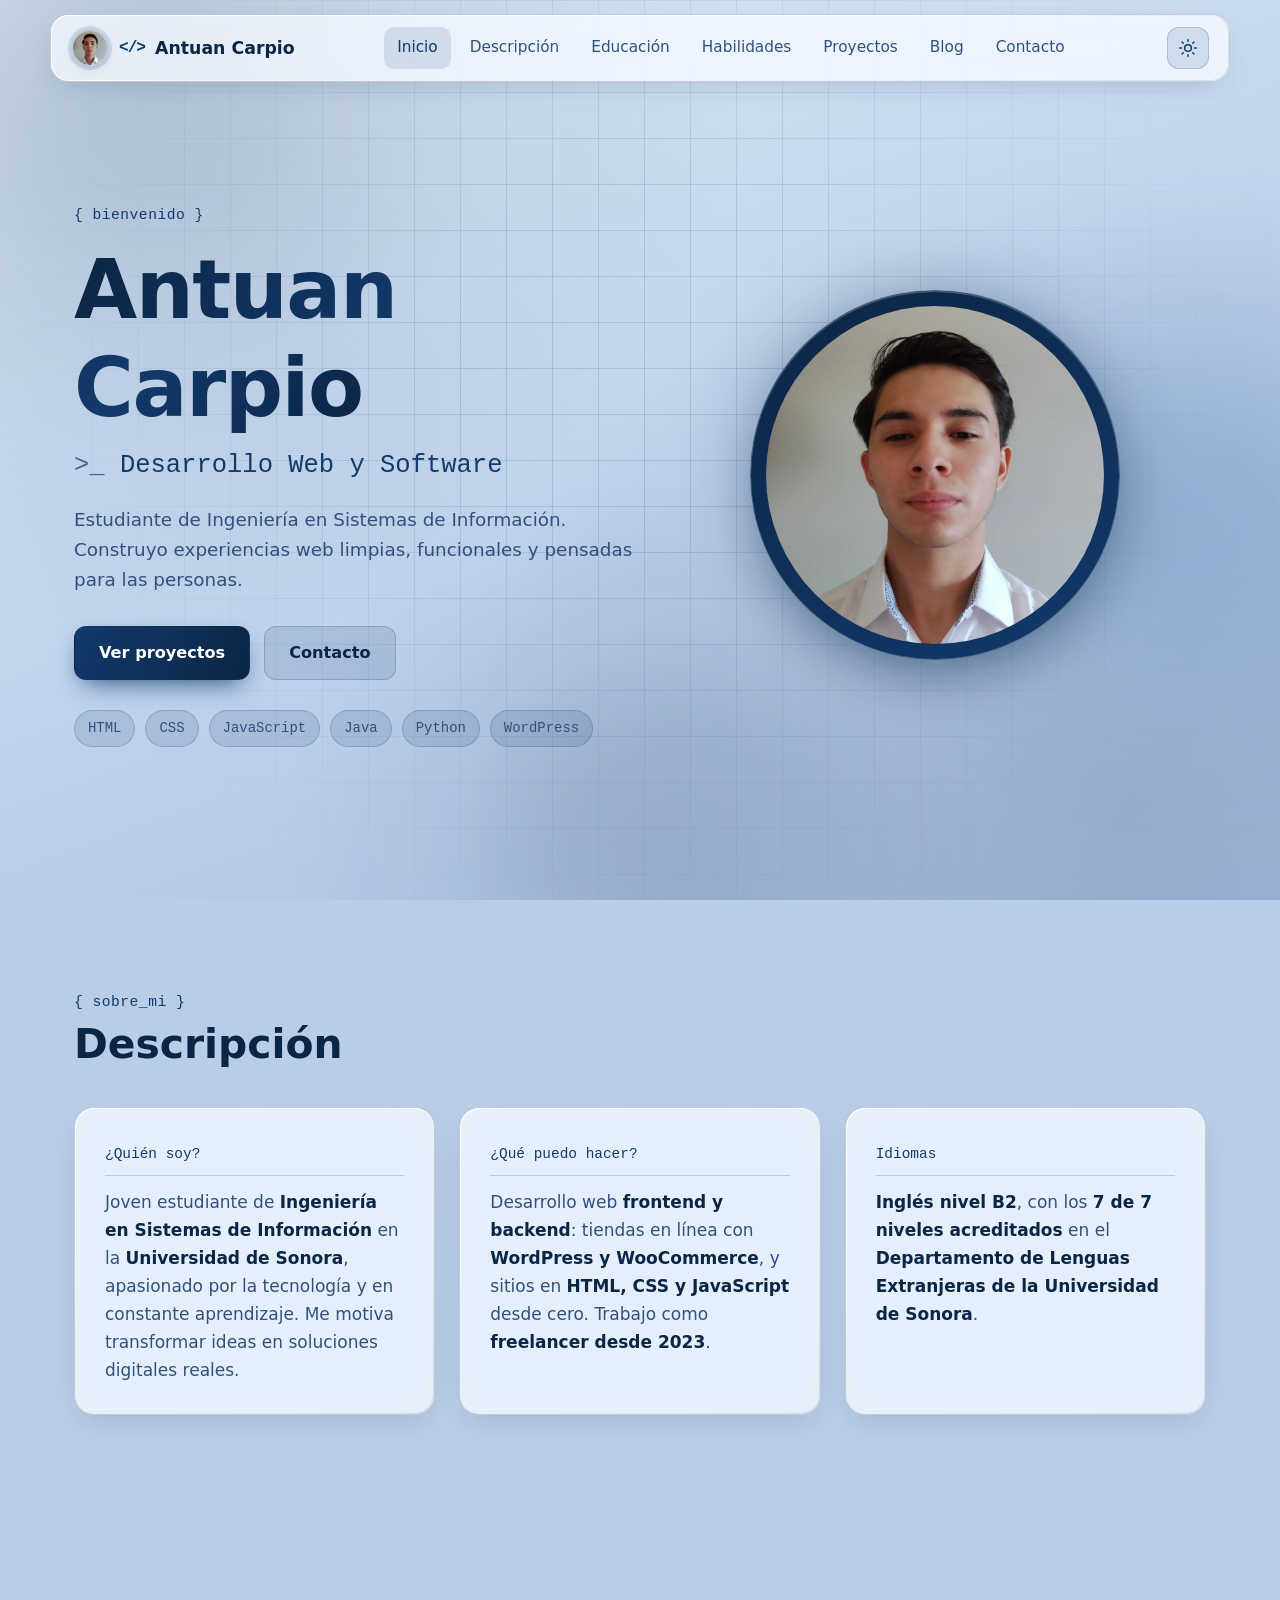
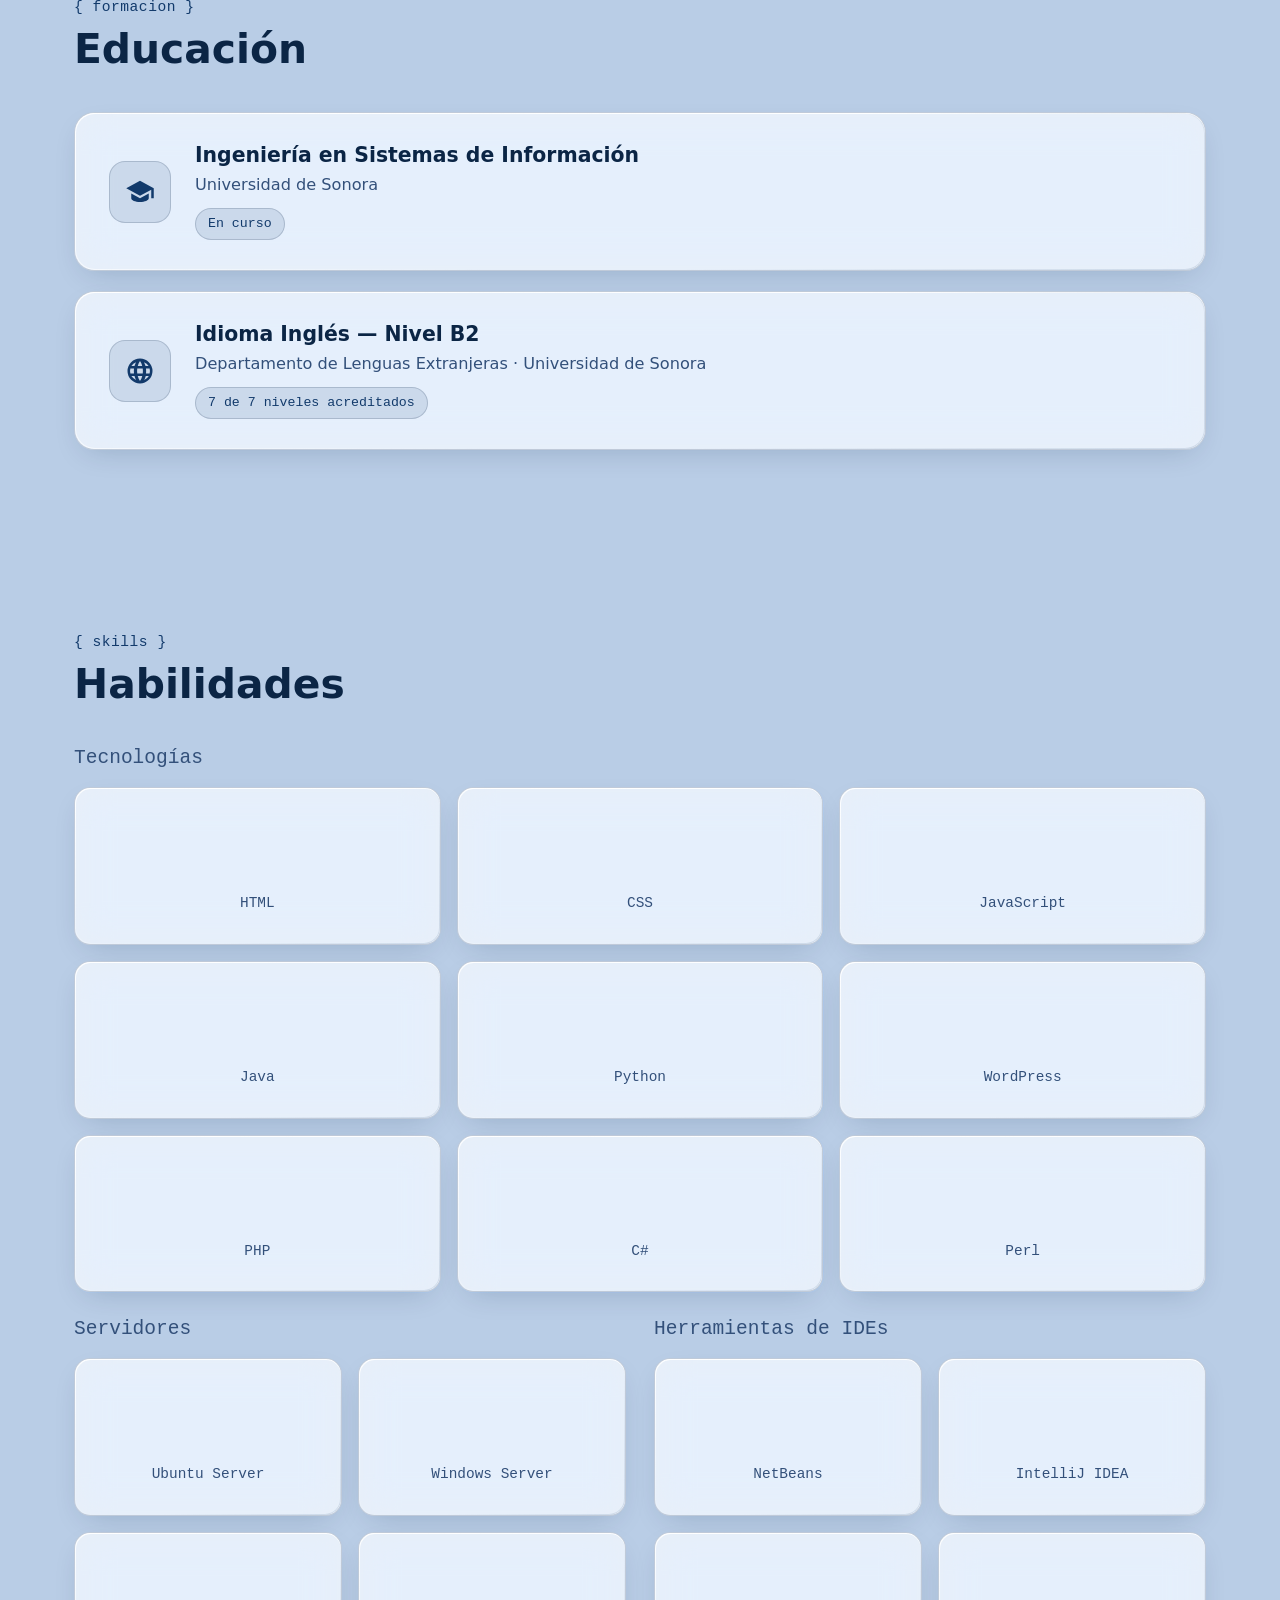
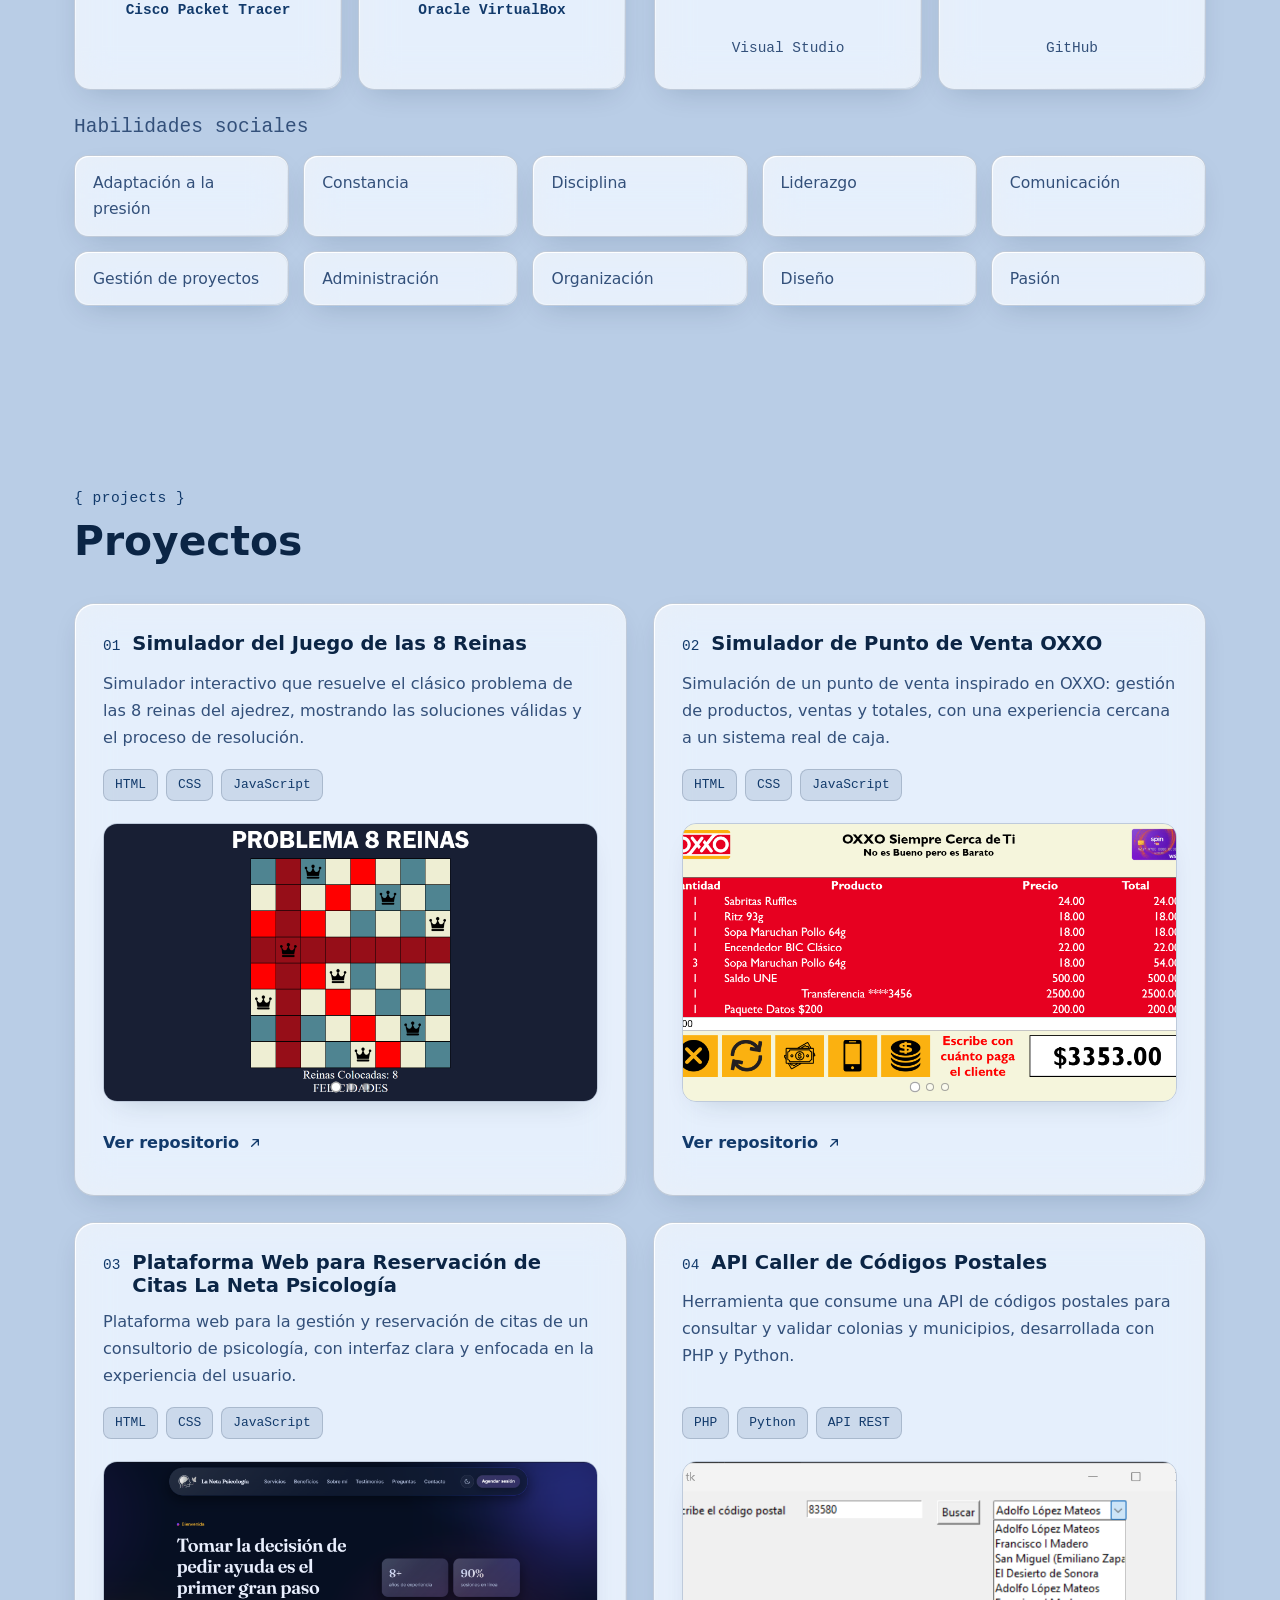
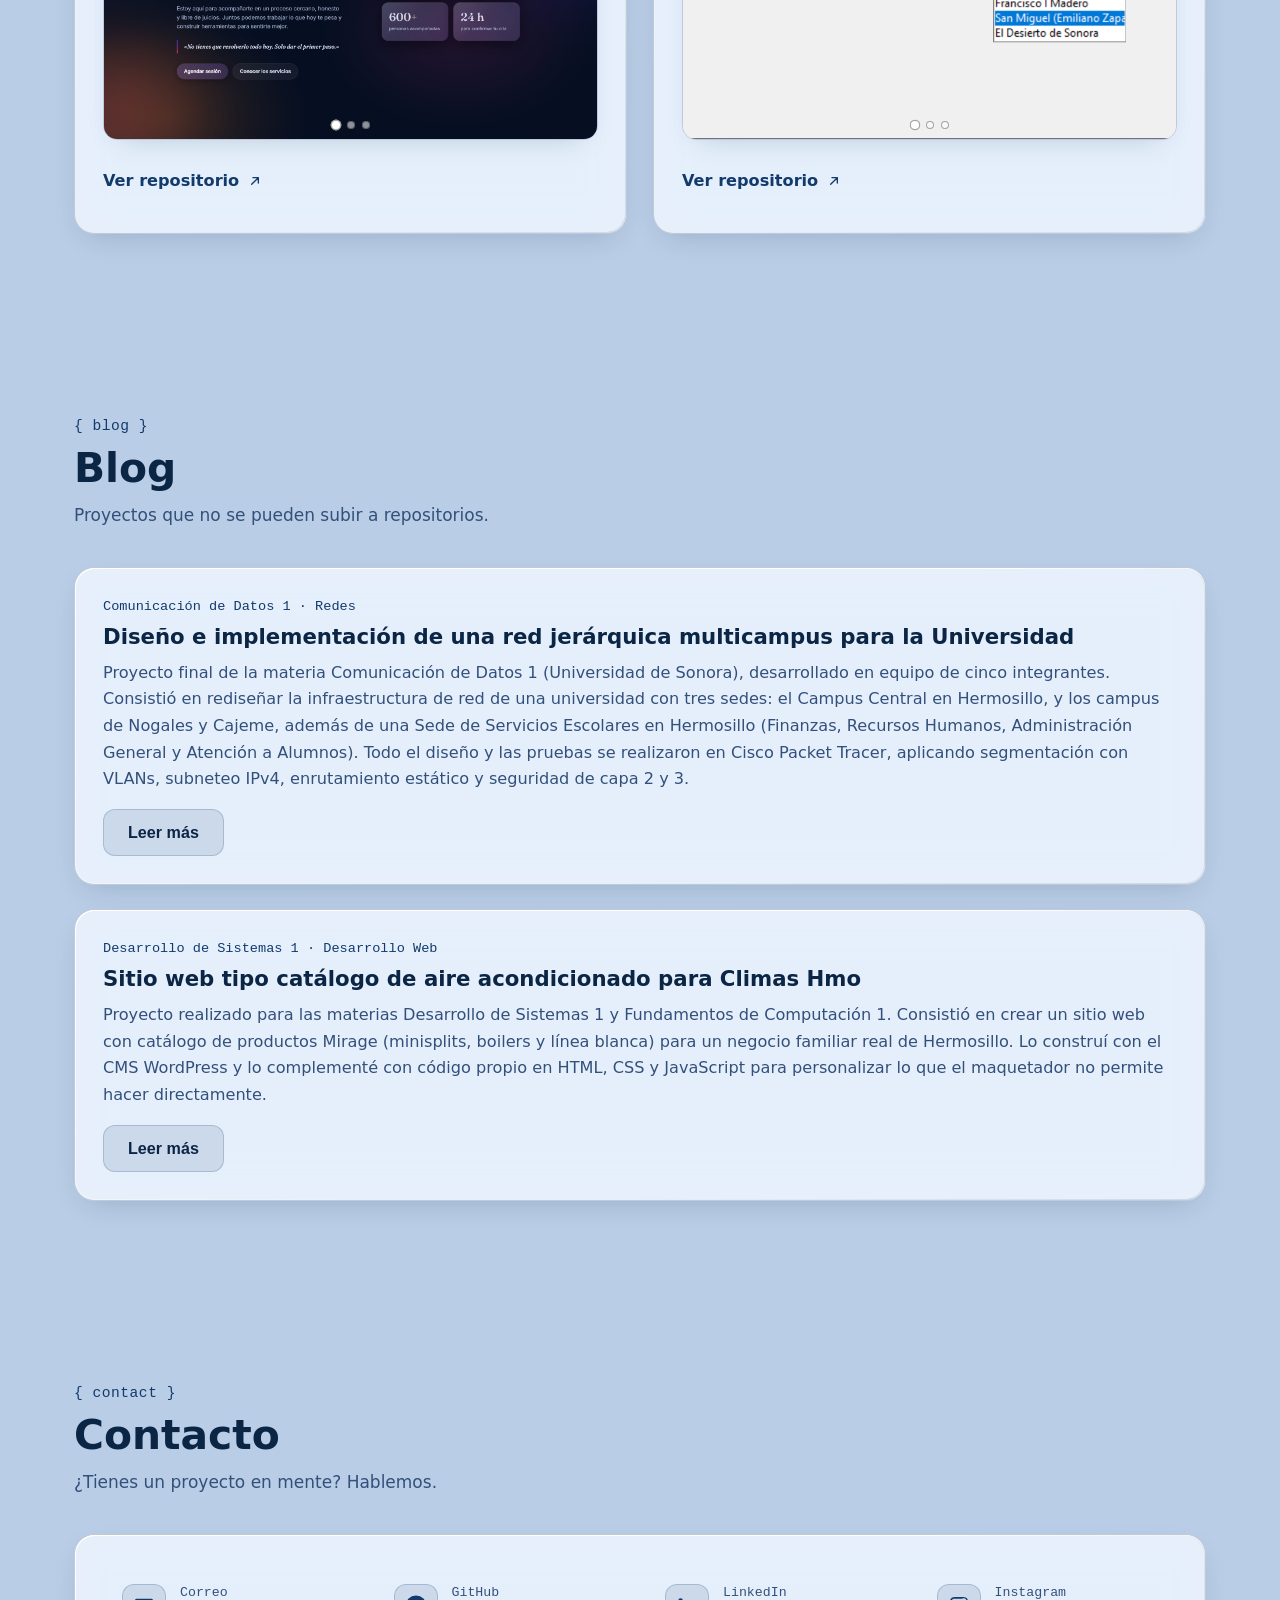
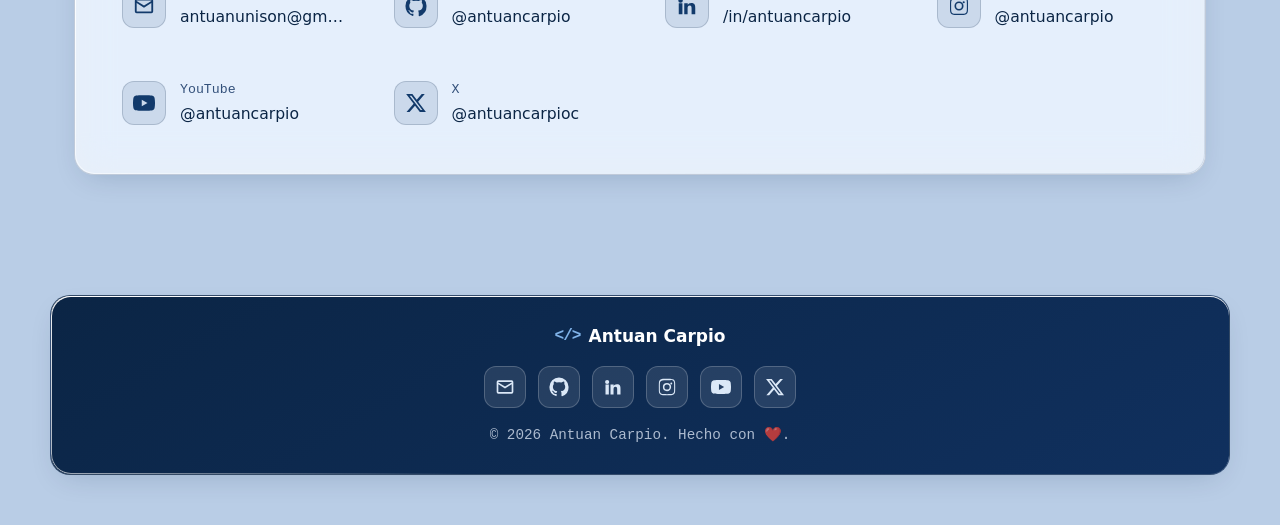
==== commit 3534f61a: "Update" ====
--- a/index.html
+++ b/index.html
@@ -31,7 +31,7 @@
   <header class="nav" id="nav">
     <div class="nav-inner glass">
       <a href="#inicio" class="brand">
-        <img class="brand-logo" src="img/Antuan%20Carpio%20Logo.jpeg" alt="Logo de Antuan Carpio" />
+        <img class="brand-logo" src="img/Antuan%20Carpio%20Logo.jpg" alt="Logo de Antuan Carpio" />
         <span class="brand-mark">&lt;/&gt;</span>
         <span class="brand-name">Antuan Carpio</span>
       </a>
@@ -90,7 +90,7 @@
         </div>
 
         <div class="hero-logo reveal">
-          <img src="img/Antuan%20Carpio%20Logo.jpeg" alt="Logo de Antuan Carpio" />
+          <img src="img/Antuan%20Carpio%20Logo.jpg" alt="Logo de Antuan Carpio" />
         </div>
       </div>
     </section>
@@ -315,34 +315,64 @@
                 <span class="blog-label">Imágenes</span>
                 <div class="blog-gallery">
                   <figure class="blog-figure">
-                    <button class="blog-media" type="button" data-full="assets/img/cmd1/topologia.png">
-                      <img src="assets/img/cmd1/topologia.png" alt="Topología de red jerárquica de estrella extendida de la universidad multicampus" loading="lazy" />
-                    </button>
-                    <figcaption>Topología de red jerárquica de estrella extendida</figcaption>
-                  </figure>
-                  <figure class="blog-figure">
-                    <button class="blog-media" type="button" data-full="assets/img/cmd1/vlans.png">
-                      <img src="assets/img/cmd1/vlans.png" alt="VLANs creadas en el switch general de Hermosillo" loading="lazy" />
-                    </button>
-                    <figcaption>VLANs creadas en el switch general de Hermosillo</figcaption>
-                  </figure>
-                  <figure class="blog-figure">
-                    <button class="blog-media" type="button" data-full="assets/img/cmd1/tabla-ruteo.png">
-                      <img src="assets/img/cmd1/tabla-ruteo.png" alt="Tabla de enrutamiento del router de Hermosillo" loading="lazy" />
-                    </button>
-                    <figcaption>Tabla de enrutamiento del router de Hermosillo</figcaption>
-                  </figure>
-                  <figure class="blog-figure">
-                    <button class="blog-media" type="button" data-full="assets/img/cmd1/acl.png">
-                      <img src="assets/img/cmd1/acl.png" alt="ACL bloqueando el tráfico de Recursos Humanos a Finanzas" loading="lazy" />
-                    </button>
-                    <figcaption>ACL bloqueando el tráfico de Recursos Humanos a Finanzas</figcaption>
-                  </figure>
-                  <figure class="blog-figure">
-                    <button class="blog-media" type="button" data-full="assets/img/cmd1/ping.png">
-                      <img src="assets/img/cmd1/ping.png" alt="Ping exitoso desde la VLAN 10 (Hermosillo) a la VLAN 130 (Nogales)" loading="lazy" />
-                    </button>
-                    <figcaption>Ping exitoso desde la VLAN 10 (Hermosillo) a la VLAN 130 (Nogales)</figcaption>
+                    <button class="blog-media" type="button" data-full="img/Blog/red-cisco-1.png">
+                      <img src="img/Blog/red-cisco-1.png" alt="Topología completa de la red jerárquica multicampus en Cisco Packet Tracer" loading="lazy" />
+                    </button>
+                    <figcaption>Topología completa de la red jerárquica multicampus</figcaption>
+                  </figure>
+                  <figure class="blog-figure">
+                    <button class="blog-media" type="button" data-full="img/Blog/red-cisco-2.png">
+                      <img src="img/Blog/red-cisco-2.png" alt="Campus Hermosillo: carreras y Servicios Escolares con sus VLANs" loading="lazy" />
+                    </button>
+                    <figcaption>Campus Hermosillo: carreras y Servicios Escolares</figcaption>
+                  </figure>
+                  <figure class="blog-figure">
+                    <button class="blog-media" type="button" data-full="img/Blog/red-cisco-3.png">
+                      <img src="img/Blog/red-cisco-3.png" alt="Campus Hermosillo con sus carreras y Campus Cajeme" loading="lazy" />
+                    </button>
+                    <figcaption>Campus Hermosillo (carreras) y Campus Cajeme</figcaption>
+                  </figure>
+                  <figure class="blog-figure">
+                    <button class="blog-media" type="button" data-full="img/Blog/red-cisco-4.png">
+                      <img src="img/Blog/red-cisco-4.png" alt="Campus Nogales con sus VLANs 110 a 150" loading="lazy" />
+                    </button>
+                    <figcaption>Campus Nogales con sus VLANs 110 a 150</figcaption>
+                  </figure>
+                  <figure class="blog-figure">
+                    <button class="blog-media" type="button" data-full="img/Blog/red-cisco-5.png">
+                      <img src="img/Blog/red-cisco-5.png" alt="Modo Simulación con la lista de eventos durante las pruebas de enrutamiento" loading="lazy" />
+                    </button>
+                    <figcaption>Modo Simulación: lista de eventos de las pruebas</figcaption>
+                  </figure>
+                  <figure class="blog-figure">
+                    <button class="blog-media" type="button" data-full="img/Blog/red-cisco-6.png">
+                      <img src="img/Blog/red-cisco-6.png" alt="Tabla de direccionamiento de redes del Campus Hermosillo" loading="lazy" />
+                    </button>
+                    <figcaption>Tabla de direccionamiento del Campus Hermosillo</figcaption>
+                  </figure>
+                  <figure class="blog-figure">
+                    <button class="blog-media" type="button" data-full="img/Blog/red-cisco-7.png">
+                      <img src="img/Blog/red-cisco-7.png" alt="Tabla de direccionamiento de redes del Campus Nogales" loading="lazy" />
+                    </button>
+                    <figcaption>Tabla de direccionamiento del Campus Nogales</figcaption>
+                  </figure>
+                  <figure class="blog-figure">
+                    <button class="blog-media" type="button" data-full="img/Blog/red-cisco-8.png">
+                      <img src="img/Blog/red-cisco-8.png" alt="Tabla de direccionamiento de redes del Campus Cajeme" loading="lazy" />
+                    </button>
+                    <figcaption>Tabla de direccionamiento del Campus Cajeme</figcaption>
+                  </figure>
+                  <figure class="blog-figure">
+                    <button class="blog-media" type="button" data-full="img/Blog/red-cisco-9.png">
+                      <img src="img/Blog/red-cisco-9.png" alt="Tabla de direccionamiento de los enlaces WAN punto a punto" loading="lazy" />
+                    </button>
+                    <figcaption>Tabla de direccionamiento de los enlaces WAN</figcaption>
+                  </figure>
+                  <figure class="blog-figure">
+                    <button class="blog-media" type="button" data-full="img/Blog/red-cisco-10.png">
+                      <img src="img/Blog/red-cisco-10.png" alt="Salida del comando show ip route en el router principal del Campus Hermosillo" loading="lazy" />
+                    </button>
+                    <figcaption>show ip route en el router de Hermosillo</figcaption>
                   </figure>
                 </div>
               </div>
@@ -414,34 +444,64 @@
                 <span class="blog-label">Imágenes</span>
                 <div class="blog-gallery">
                   <figure class="blog-figure">
-                    <button class="blog-media" type="button" data-full="assets/img/climas-hmo/inicio.png">
-                      <img src="assets/img/climas-hmo/inicio.png" alt="Página de inicio del sitio de Climas Hmo" loading="lazy" />
+                    <button class="blog-media" type="button" data-full="img/Blog/mirage-catalogo-1.png">
+                      <img src="img/Blog/mirage-catalogo-1.png" alt="Página de inicio del sitio de Climas Hmo con el minisplit Mirage Inverter" loading="lazy" />
                     </button>
                     <figcaption>Página de inicio del sitio de Climas Hmo</figcaption>
                   </figure>
                   <figure class="blog-figure">
-                    <button class="blog-media" type="button" data-full="assets/img/climas-hmo/catalogo-minisplits.png">
-                      <img src="assets/img/climas-hmo/catalogo-minisplits.png" alt="Catálogo de minisplits Mirage" loading="lazy" />
-                    </button>
-                    <figcaption>Catálogo de minisplits Mirage</figcaption>
-                  </figure>
-                  <figure class="blog-figure">
-                    <button class="blog-media" type="button" data-full="assets/img/climas-hmo/catalogo-boilers.png">
-                      <img src="assets/img/climas-hmo/catalogo-boilers.png" alt="Catálogo de boilers" loading="lazy" />
-                    </button>
-                    <figcaption>Catálogo de boilers</figcaption>
-                  </figure>
-                  <figure class="blog-figure">
-                    <button class="blog-media" type="button" data-full="assets/img/climas-hmo/linea-blanca.png">
-                      <img src="assets/img/climas-hmo/linea-blanca.png" alt="Sección de línea blanca Mirage" loading="lazy" />
-                    </button>
-                    <figcaption>Sección de línea blanca Mirage</figcaption>
-                  </figure>
-                  <figure class="blog-figure">
-                    <button class="blog-media" type="button" data-full="assets/img/climas-hmo/contacto.png">
-                      <img src="assets/img/climas-hmo/contacto.png" alt="Página de contacto y botón de WhatsApp" loading="lazy" />
-                    </button>
-                    <figcaption>Página de contacto y botón de WhatsApp</figcaption>
+                    <button class="blog-media" type="button" data-full="img/Blog/mirage-catalogo-2.png">
+                      <img src="img/Blog/mirage-catalogo-2.png" alt="Sección de beneficios de crédito y compra de aire acondicionado Mirage" loading="lazy" />
+                    </button>
+                    <figcaption>Sección de beneficios de crédito Mirage</figcaption>
+                  </figure>
+                  <figure class="blog-figure">
+                    <button class="blog-media" type="button" data-full="img/Blog/mirage-catalogo-3.png">
+                      <img src="img/Blog/mirage-catalogo-3.png" alt="Catálogo de boilers y categorías de productos" loading="lazy" />
+                    </button>
+                    <figcaption>Catálogo de productos y categorías</figcaption>
+                  </figure>
+                  <figure class="blog-figure">
+                    <button class="blog-media" type="button" data-full="img/Blog/mirage-catalogo-4.png">
+                      <img src="img/Blog/mirage-catalogo-4.png" alt="Página de producto del Minisplit Mirage Inverter X" loading="lazy" />
+                    </button>
+                    <figcaption>Página de producto del Minisplit Mirage Inverter X</figcaption>
+                  </figure>
+                  <figure class="blog-figure">
+                    <button class="blog-media" type="button" data-full="img/Blog/mirage-catalogo-5.png">
+                      <img src="img/Blog/mirage-catalogo-5.png" alt="Reseñas de Google con calificación EXCELENTE" loading="lazy" />
+                    </button>
+                    <figcaption>Reseñas de Google de Climas Hmo</figcaption>
+                  </figure>
+                  <figure class="blog-figure">
+                    <button class="blog-media" type="button" data-full="img/Blog/mirage-catalogo-6.png">
+                      <img src="img/Blog/mirage-catalogo-6.png" alt="Sucursales Matriz, Norte y Sur con mapas y datos de contacto" loading="lazy" />
+                    </button>
+                    <figcaption>Sucursales Matriz, Norte y Sur</figcaption>
+                  </figure>
+                  <figure class="blog-figure">
+                    <button class="blog-media" type="button" data-full="img/Blog/mirage-catalogo-7.png">
+                      <img src="img/Blog/mirage-catalogo-7.png" alt="Descripción del Minisplit Mirage NEO Inverter" loading="lazy" />
+                    </button>
+                    <figcaption>Descripción del Minisplit Mirage NEO Inverter</figcaption>
+                  </figure>
+                  <figure class="blog-figure">
+                    <button class="blog-media" type="button" data-full="img/Blog/mirage-catalogo-8.png">
+                      <img src="img/Blog/mirage-catalogo-8.png" alt="Página de contacto con formulario, direcciones y redes sociales" loading="lazy" />
+                    </button>
+                    <figcaption>Página de contacto y datos de las sucursales</figcaption>
+                  </figure>
+                  <figure class="blog-figure">
+                    <button class="blog-media" type="button" data-full="img/Blog/mirage-catalogo-9.png">
+                      <img src="img/Blog/mirage-catalogo-9.png" alt="Beneficios y requisitos del crédito Mirage con CashPital" loading="lazy" />
+                    </button>
+                    <figcaption>Beneficios y requisitos del crédito Mirage</figcaption>
+                  </figure>
+                  <figure class="blog-figure">
+                    <button class="blog-media" type="button" data-full="img/Blog/mirage-catalogo-10.png">
+                      <img src="img/Blog/mirage-catalogo-10.png" alt="Página de Mi Cuenta con opciones de acceso y registro" loading="lazy" />
+                    </button>
+                    <figcaption>Página de Mi Cuenta: acceder y registrarse</figcaption>
                   </figure>
                 </div>
               </div>
--- a/css/styles.css
+++ b/css/styles.css
@@ -1,6 +1,3 @@
-/* ============================================================
-   Variables de tema (modo oscuro por defecto, modo claro en [data-theme="light"])
-   ============================================================ */
 :root {
   --primary-900: #050c1f;
   --primary-800: #0a1633;
@@ -948,6 +945,7 @@
   font-size: 1.6rem;
   line-height: 1;
   cursor: pointer;
+  touch-action: manipulation;
   transition: transform 0.25s ease, background 0.25s ease;
 }
 
@@ -1024,6 +1022,7 @@
   font-size: 1.6rem;
   line-height: 1;
   cursor: pointer;
+  touch-action: manipulation;
   transition: transform 0.25s ease, background 0.25s ease;
 }
 
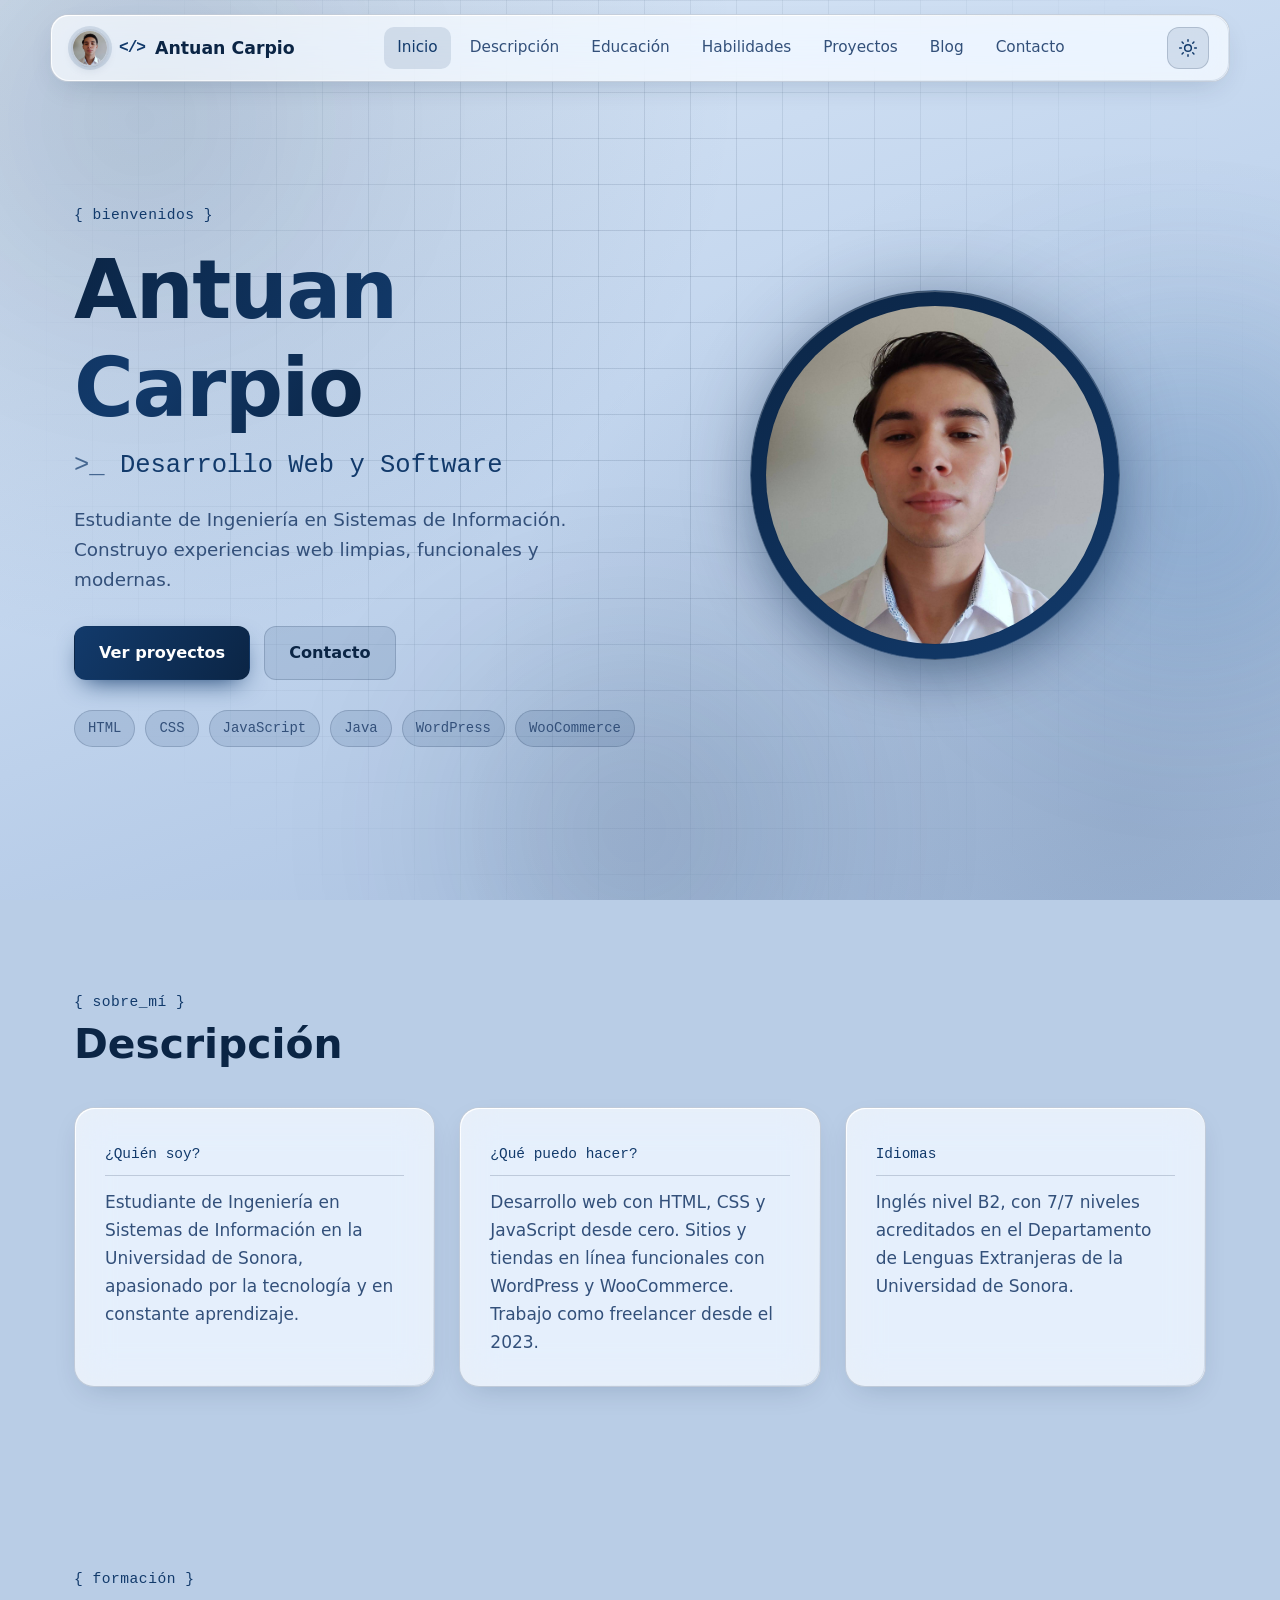
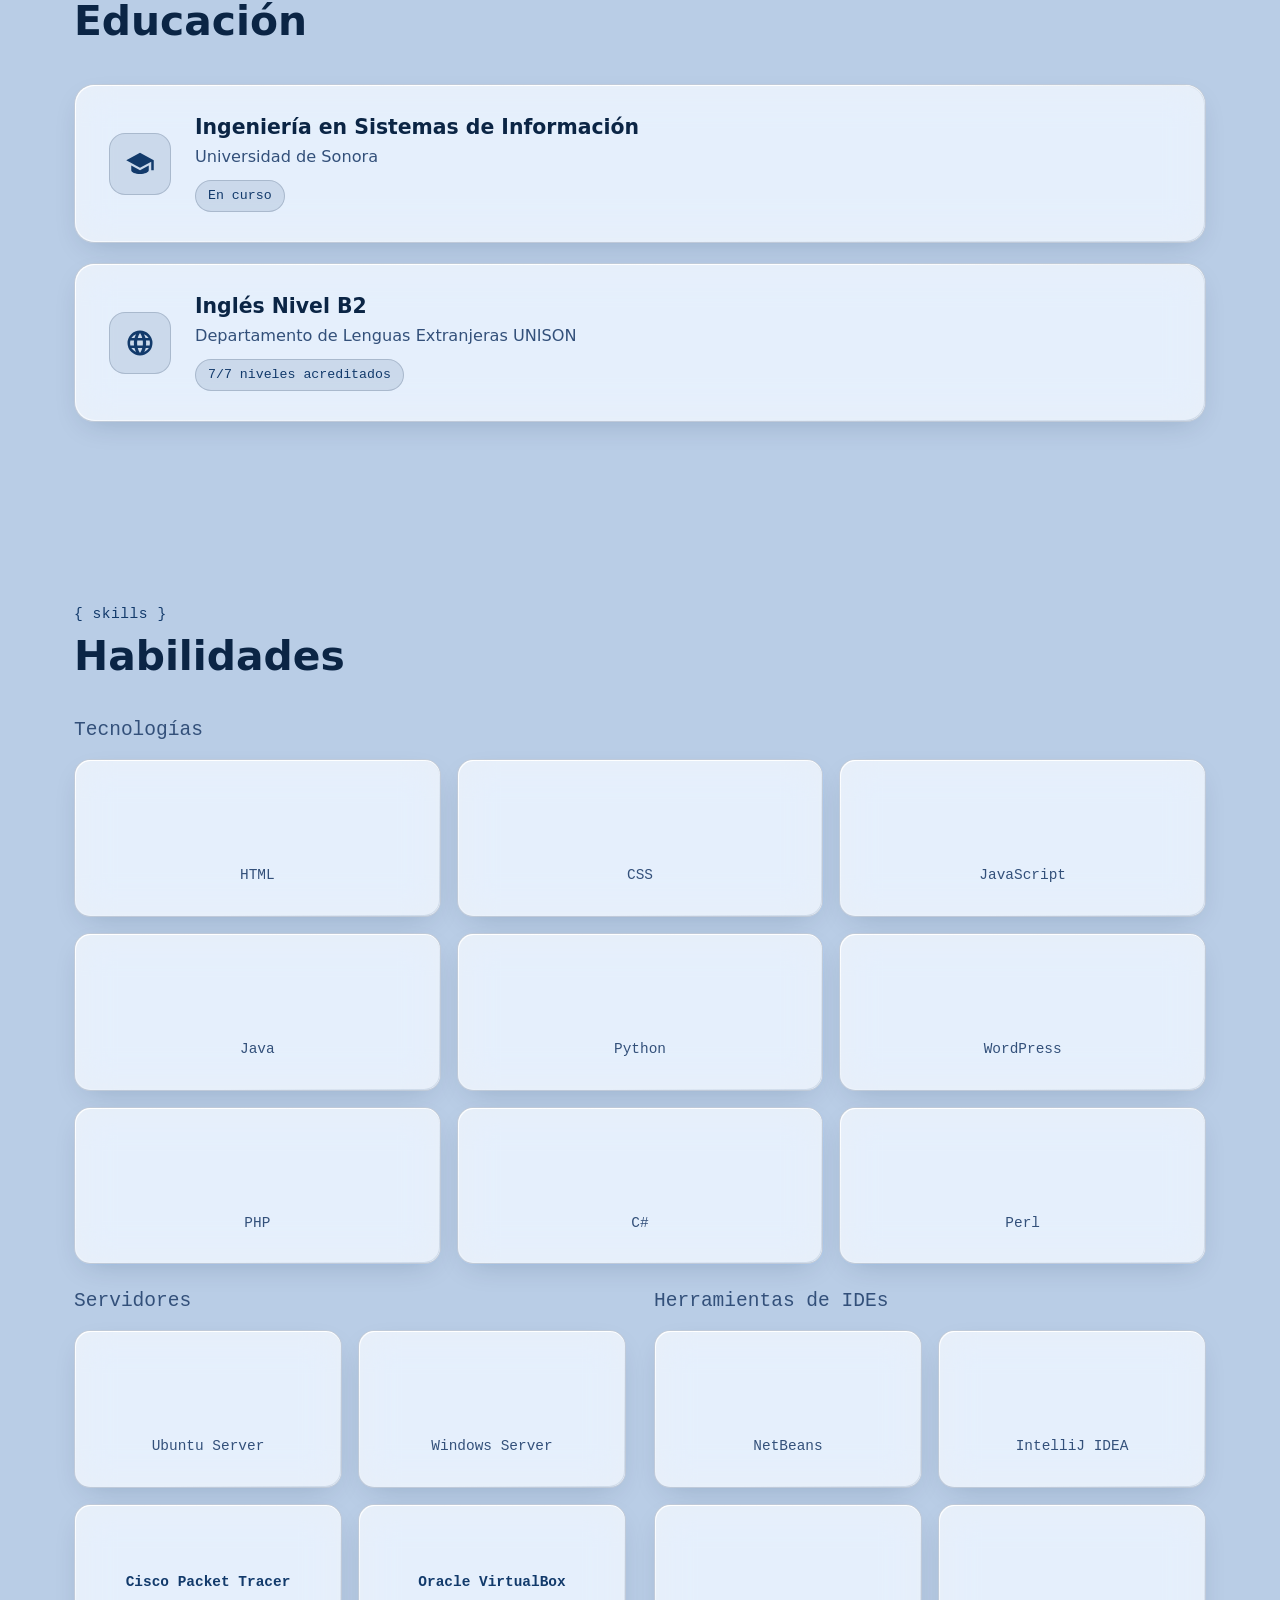
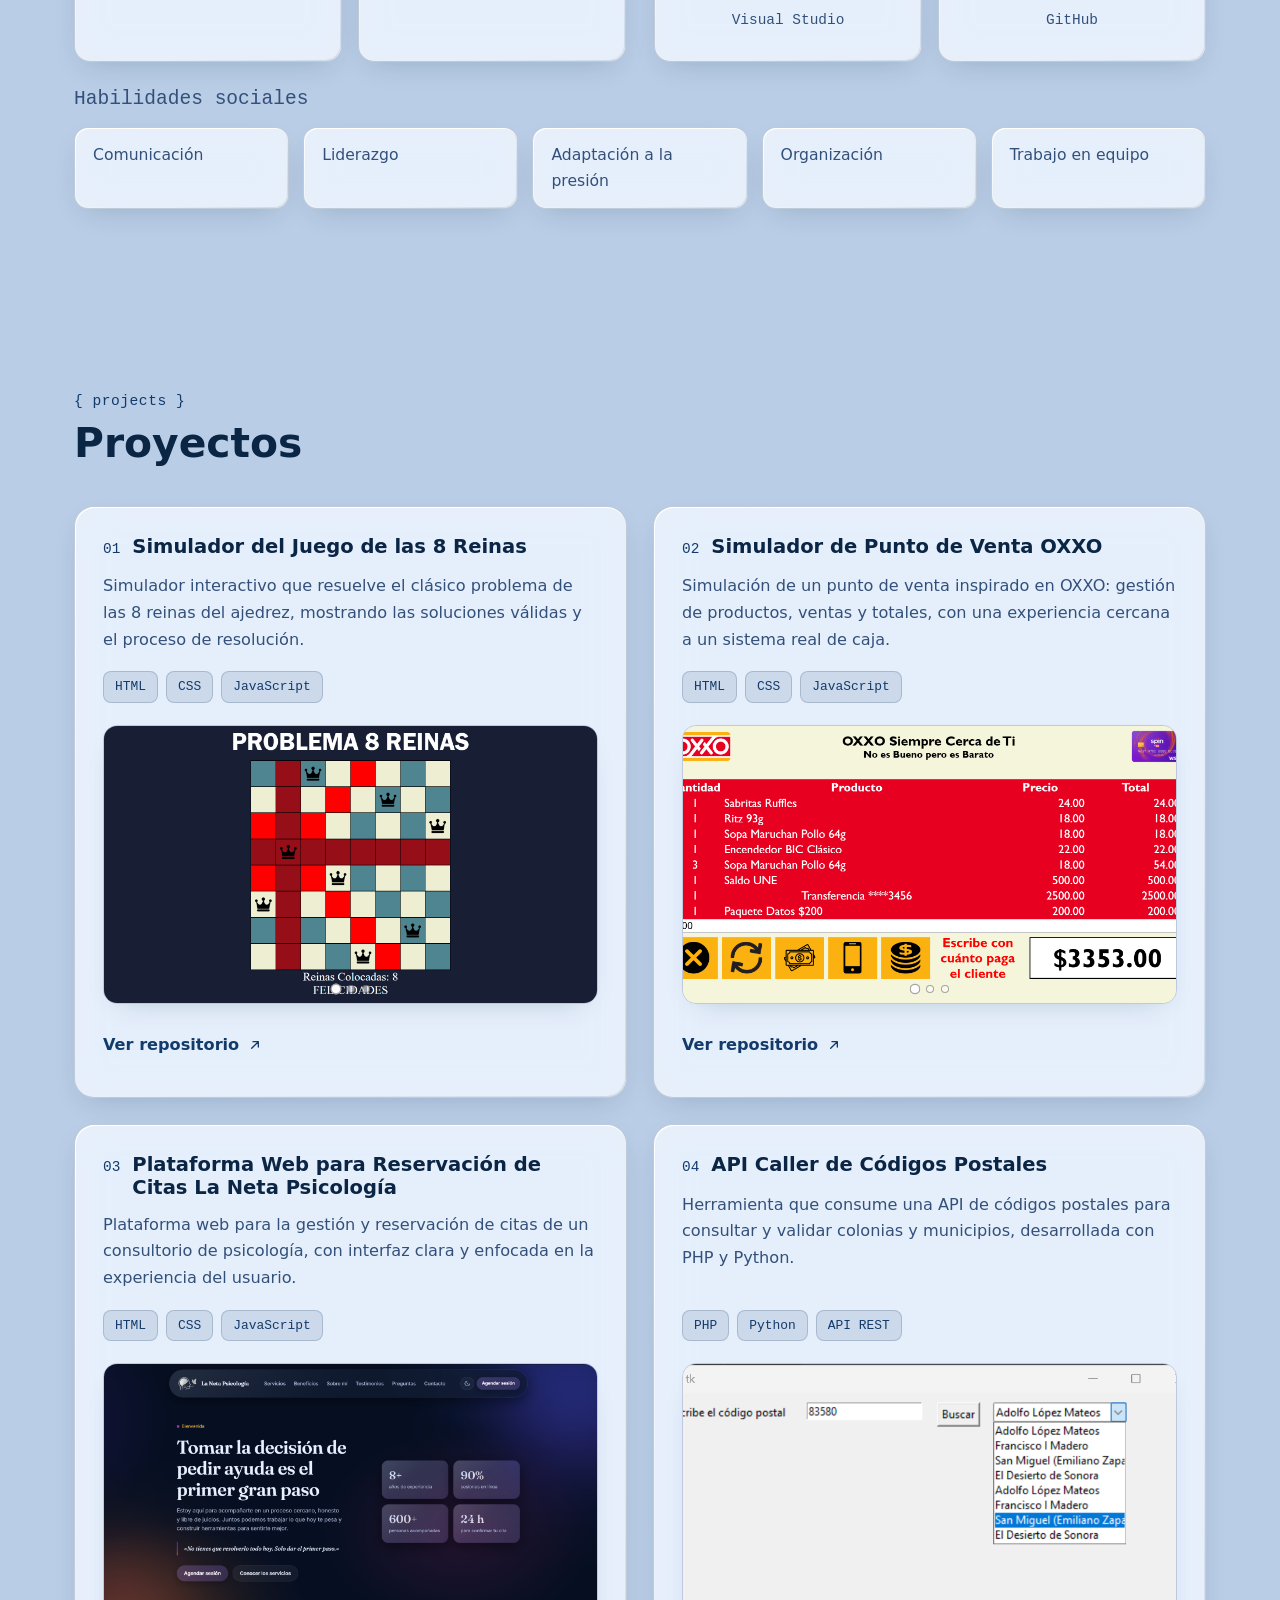
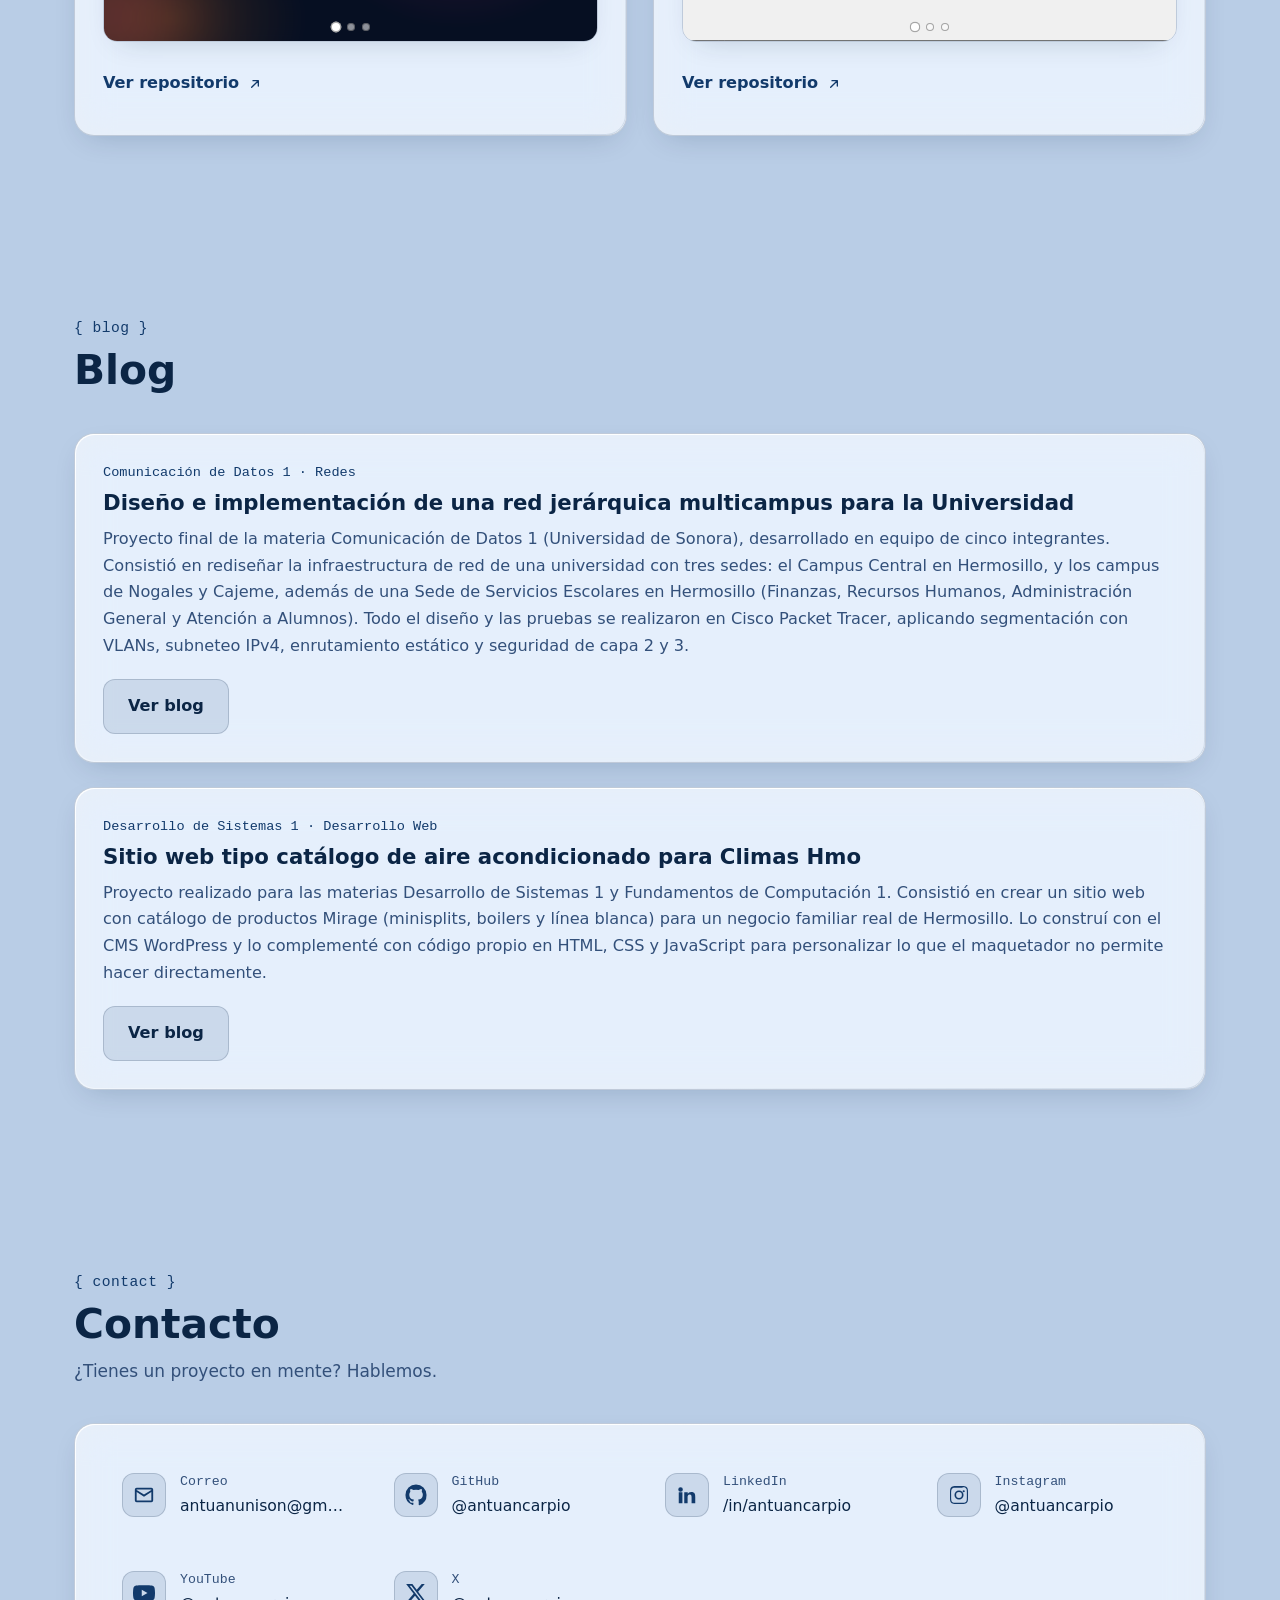
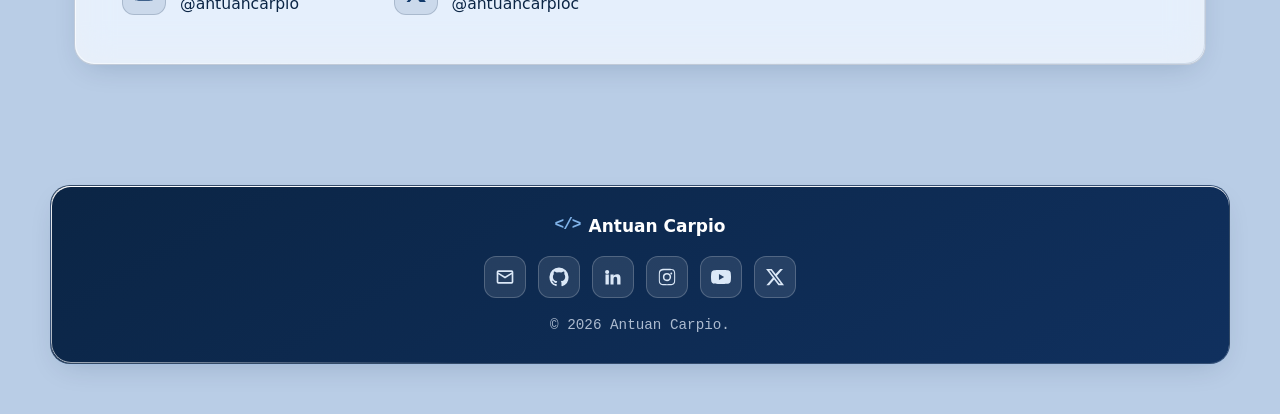
==== commit b2790b3c: "Update" ====
--- a/index.html
+++ b/index.html
@@ -64,7 +64,7 @@
     <section id="inicio" class="section hero">
       <div class="hero-inner">
         <div class="hero-text-col">
-        <p class="code-label reveal">{ bienvenido }</p>
+        <p class="code-label reveal">{ bienvenidos }</p>
         <h1 class="reveal">
           <span class="grad-text">Antuan Carpio</span>
         </h1>
@@ -73,7 +73,7 @@
         </p>
         <p class="hero-text reveal">
           Estudiante de Ingeniería en Sistemas de Información. Construyo experiencias
-          web limpias, funcionales y pensadas para las personas.
+          web limpias, funcionales y modernas.
         </p>
         <div class="hero-actions reveal">
           <a href="#proyectos" class="btn btn-primary">Ver proyectos</a>
@@ -84,8 +84,8 @@
           <span class="chip">CSS</span>
           <span class="chip">JavaScript</span>
           <span class="chip">Java</span>
-          <span class="chip">Python</span>
           <span class="chip">WordPress</span>
+          <span class="chip">WooCommerce</span>
         </div>
         </div>
 
@@ -98,7 +98,7 @@
     <!-- 2. Descripción -->
     <section id="descripcion" class="section">
       <header class="section-head reveal">
-        <p class="code-label">&#123; sobre_mi &#125;</p>
+        <p class="code-label">&#123; sobre_mí &#125;</p>
         <h2>Descripción</h2>
       </header>
 
@@ -106,26 +106,21 @@
         <article class="card glass reveal">
           <span class="card-tag">¿Quién soy?</span>
           <p>
-            Joven estudiante de <strong>Ingeniería en Sistemas de Información</strong> en la
-            <strong>Universidad de Sonora</strong>, apasionado por la tecnología y en constante
-            aprendizaje. Me motiva transformar ideas en soluciones digitales reales.
+          Estudiante de Ingeniería en Sistemas de Información en la Universidad de Sonora, apasionado por la tecnología y en constante aprendizaje.
           </p>
         </article>
 
         <article class="card glass reveal">
           <span class="card-tag">¿Qué puedo hacer?</span>
           <p>
-            Desarrollo web <strong>frontend y backend</strong>: tiendas en línea con
-            <strong>WordPress y WooCommerce</strong>, y sitios en <strong>HTML, CSS y JavaScript</strong>
-            desde cero. Trabajo como <strong>freelancer desde 2023</strong>.
+          Desarrollo web con HTML, CSS y JavaScript desde cero. Sitios y tiendas en línea funcionales con WordPress y WooCommerce. Trabajo como freelancer desde el 2023.
           </p>
         </article>
 
         <article class="card glass reveal">
           <span class="card-tag">Idiomas</span>
           <p>
-            <strong>Inglés nivel B2</strong>, con los <strong>7 de 7 niveles acreditados</strong>
-            en el <strong>Departamento de Lenguas Extranjeras de la Universidad de Sonora</strong>.
+          Inglés nivel B2, con 7/7 niveles acreditados en el Departamento de Lenguas Extranjeras de la Universidad de Sonora.
           </p>
         </article>
       </div>
@@ -134,7 +129,7 @@
     <!-- 3. Educación -->
     <section id="educacion" class="section">
       <header class="section-head reveal">
-        <p class="code-label">&#123; formacion &#125;</p>
+        <p class="code-label">&#123; formación &#125;</p>
         <h2>Educación</h2>
       </header>
 
@@ -154,9 +149,9 @@
           <svg viewBox="0 0 24 24"><path d="M12 2a10 10 0 1 0 0 20 10 10 0 0 0 0-20zm6.9 6h-2.5a15.7 15.7 0 0 0-1.2-3.1A8 8 0 0 1 18.9 8zM12 4c.8 1.1 1.4 2.5 1.8 4h-3.6c.4-1.5 1-2.9 1.8-4zM4.3 14a8 8 0 0 1 0-4h2.9a17 17 0 0 0 0 4H4.3zm.8 2h2.5c.3 1.1.7 2.1 1.2 3.1A8 8 0 0 1 5.1 16zm2.5-8H5.1a8 8 0 0 1 3.7-3.1A15.7 15.7 0 0 0 7.6 8zM12 20c-.8-1.1-1.4-2.5-1.8-4h3.6c-.4 1.5-1 2.9-1.8 4zm2.2-6H9.8a15 15 0 0 1 0-4h4.4a15 15 0 0 1 0 4zm1.2 5.1c.5-1 .9-2 1.2-3.1h2.5a8 8 0 0 1-3.7 3.1zM16.8 14a17 17 0 0 0 0-4h2.9a8 8 0 0 1 0 4h-2.9z"/></svg>
         </div>
         <div>
-          <h3>Idioma Inglés — Nivel B2</h3>
-          <p class="muted">Departamento de Lenguas Extranjeras · Universidad de Sonora</p>
-          <span class="status-badge">7 de 7 niveles acreditados</span>
+          <h3>Inglés Nivel B2</h3>
+          <p class="muted">Departamento de Lenguas Extranjeras UNISON</p>
+          <span class="status-badge">7/7 niveles acreditados</span>
         </div>
       </article>
     </section>
@@ -184,16 +179,11 @@
 
       <h3 class="subhead reveal">Habilidades sociales</h3>
       <div class="soft-grid">
+        <span class="soft-item glass reveal">Comunicación</span>
+        <span class="soft-item glass reveal">Liderazgo</span>
         <span class="soft-item glass reveal">Adaptación a la presión</span>
-        <span class="soft-item glass reveal">Constancia</span>
-        <span class="soft-item glass reveal">Disciplina</span>
-        <span class="soft-item glass reveal">Liderazgo</span>
-        <span class="soft-item glass reveal">Comunicación</span>
-        <span class="soft-item glass reveal">Gestión de proyectos</span>
-        <span class="soft-item glass reveal">Administración</span>
         <span class="soft-item glass reveal">Organización</span>
-        <span class="soft-item glass reveal">Diseño</span>
-        <span class="soft-item glass reveal">Pasión</span>
+        <span class="soft-item glass reveal">Trabajo en equipo</span>
       </div>
     </section>
 
@@ -287,246 +277,30 @@
       <header class="section-head reveal">
         <p class="code-label">&#123; blog &#125;</p>
         <h2>Blog</h2>
-        <p class="section-sub">Proyectos que no se pueden subir a repositorios.</p>
       </header>
 
       <!-- Bloque de entrada: copia un <article class="blog-entry"> completo para agregar una nueva -->
       <div class="blog-list">
 
-        <article class="blog-entry blog-entry--featured glass reveal">
+        <article class="blog-entry glass reveal">
           <div class="entry-head">
             <div class="entry-meta">
               <span class="entry-date">Comunicación de Datos 1 · Redes</span>
             </div>
             <h3>Diseño e implementación de una red jerárquica multicampus para la Universidad</h3>
             <p class="entry-summary">Proyecto final de la materia Comunicación de Datos 1 (Universidad de Sonora), desarrollado en equipo de cinco integrantes. Consistió en rediseñar la infraestructura de red de una universidad con tres sedes: el Campus Central en Hermosillo, y los campus de Nogales y Cajeme, además de una Sede de Servicios Escolares en Hermosillo (Finanzas, Recursos Humanos, Administración General y Atención a Alumnos). Todo el diseño y las pruebas se realizaron en Cisco Packet Tracer, aplicando segmentación con VLANs, subneteo IPv4, enrutamiento estático y seguridad de capa 2 y 3.</p>
-            <button class="btn btn-ghost entry-toggle" type="button" aria-expanded="false">Leer más</button>
-          </div>
-
-          <div class="entry-full" hidden>
-            <div class="blog-body">
-              <div class="blog-block">
-                <span class="blog-label">Descripción</span>
-                <p>Proyecto final de la materia Comunicación de Datos 1 (Universidad de Sonora), desarrollado en equipo de cinco integrantes.</p>
-                <p>Consistió en rediseñar la infraestructura de red de una universidad con tres sedes: el Campus Central en Hermosillo, y los campus de Nogales y Cajeme, además de una Sede de Servicios Escolares en Hermosillo (Finanzas, Recursos Humanos, Administración General y Atención a Alumnos).</p>
-                <p>Todo el diseño y las pruebas se realizaron en Cisco Packet Tracer, aplicando segmentación con VLANs, subneteo IPv4, enrutamiento estático y seguridad de capa 2 y 3.</p>
-              </div>
-              <div class="blog-block">
-                <span class="blog-label">Imágenes</span>
-                <div class="blog-gallery">
-                  <figure class="blog-figure">
-                    <button class="blog-media" type="button" data-full="img/Blog/red-cisco-1.png">
-                      <img src="img/Blog/red-cisco-1.png" alt="Topología completa de la red jerárquica multicampus en Cisco Packet Tracer" loading="lazy" />
-                    </button>
-                    <figcaption>Topología completa de la red jerárquica multicampus</figcaption>
-                  </figure>
-                  <figure class="blog-figure">
-                    <button class="blog-media" type="button" data-full="img/Blog/red-cisco-2.png">
-                      <img src="img/Blog/red-cisco-2.png" alt="Campus Hermosillo: carreras y Servicios Escolares con sus VLANs" loading="lazy" />
-                    </button>
-                    <figcaption>Campus Hermosillo: carreras y Servicios Escolares</figcaption>
-                  </figure>
-                  <figure class="blog-figure">
-                    <button class="blog-media" type="button" data-full="img/Blog/red-cisco-3.png">
-                      <img src="img/Blog/red-cisco-3.png" alt="Campus Hermosillo con sus carreras y Campus Cajeme" loading="lazy" />
-                    </button>
-                    <figcaption>Campus Hermosillo (carreras) y Campus Cajeme</figcaption>
-                  </figure>
-                  <figure class="blog-figure">
-                    <button class="blog-media" type="button" data-full="img/Blog/red-cisco-4.png">
-                      <img src="img/Blog/red-cisco-4.png" alt="Campus Nogales con sus VLANs 110 a 150" loading="lazy" />
-                    </button>
-                    <figcaption>Campus Nogales con sus VLANs 110 a 150</figcaption>
-                  </figure>
-                  <figure class="blog-figure">
-                    <button class="blog-media" type="button" data-full="img/Blog/red-cisco-5.png">
-                      <img src="img/Blog/red-cisco-5.png" alt="Modo Simulación con la lista de eventos durante las pruebas de enrutamiento" loading="lazy" />
-                    </button>
-                    <figcaption>Modo Simulación: lista de eventos de las pruebas</figcaption>
-                  </figure>
-                  <figure class="blog-figure">
-                    <button class="blog-media" type="button" data-full="img/Blog/red-cisco-6.png">
-                      <img src="img/Blog/red-cisco-6.png" alt="Tabla de direccionamiento de redes del Campus Hermosillo" loading="lazy" />
-                    </button>
-                    <figcaption>Tabla de direccionamiento del Campus Hermosillo</figcaption>
-                  </figure>
-                  <figure class="blog-figure">
-                    <button class="blog-media" type="button" data-full="img/Blog/red-cisco-7.png">
-                      <img src="img/Blog/red-cisco-7.png" alt="Tabla de direccionamiento de redes del Campus Nogales" loading="lazy" />
-                    </button>
-                    <figcaption>Tabla de direccionamiento del Campus Nogales</figcaption>
-                  </figure>
-                  <figure class="blog-figure">
-                    <button class="blog-media" type="button" data-full="img/Blog/red-cisco-8.png">
-                      <img src="img/Blog/red-cisco-8.png" alt="Tabla de direccionamiento de redes del Campus Cajeme" loading="lazy" />
-                    </button>
-                    <figcaption>Tabla de direccionamiento del Campus Cajeme</figcaption>
-                  </figure>
-                  <figure class="blog-figure">
-                    <button class="blog-media" type="button" data-full="img/Blog/red-cisco-9.png">
-                      <img src="img/Blog/red-cisco-9.png" alt="Tabla de direccionamiento de los enlaces WAN punto a punto" loading="lazy" />
-                    </button>
-                    <figcaption>Tabla de direccionamiento de los enlaces WAN</figcaption>
-                  </figure>
-                  <figure class="blog-figure">
-                    <button class="blog-media" type="button" data-full="img/Blog/red-cisco-10.png">
-                      <img src="img/Blog/red-cisco-10.png" alt="Salida del comando show ip route en el router principal del Campus Hermosillo" loading="lazy" />
-                    </button>
-                    <figcaption>show ip route en el router de Hermosillo</figcaption>
-                  </figure>
-                </div>
-              </div>
-              <div class="blog-block">
-                <span class="blog-label">Requerimientos del cliente</span>
-                <p>La red original funcionaba como una sola red plana, con cuatro problemas principales: falta de segmentación (el tráfico de alumnos se mezclaba con el administrativo y generaba lentitud), inseguridad de los datos (cualquier equipo podía intentar acceder a áreas críticas como Finanzas), desorden en las direcciones IP (soporte técnico no podía identificar equipos fácilmente) y mala comunicación entre las ciudades.</p>
-                <p>El cliente necesitaba una red ordenada que atendiera a 15 usuarios por cada una de las 5 carreras (Matemáticas, Biología, Derecho, Administración y Programación) en cada campus, y 15 usuarios por departamento en Servicios Escolares, con enlaces rápidos y estables entre sedes y acceso restringido a las áreas sensibles.</p>
-              </div>
-              <div class="blog-block">
-                <span class="blog-label">¿Cómo se diseñó la solución?</span>
-                <p>Se diseñó una topología jerárquica de estrella extendida con Hermosillo como núcleo, conectando directamente a Nogales y Cajeme.</p>
-                <p>Cada carrera y cada departamento de Servicios Escolares tiene su propia VLAN:</p>
-                <ul>
-                  <li>En Hermosillo, las VLAN 10 a 50 para las carreras y 60 a 63 para Finanzas, Recursos Humanos, Administración General y Atención.</li>
-                  <li>En Nogales, las VLAN 110 a 150.</li>
-                  <li>En Cajeme, las VLAN 210 a 250.</li>
-                </ul>
-                <p>El direccionamiento usa IPv4 clase C con máscara /24 por VLAN (el tercer octeto identifica cada red, por ejemplo 192.168.10.0/24 para Matemáticas en Hermosillo) y enlaces WAN punto a punto con máscara /30 (10.0.0.0/30 hacia Nogales y 10.0.1.0/30 hacia Cajeme) para no desperdiciar direcciones.</p>
-                <p>En hardware se eligieron:</p>
-                <ul>
-                  <li>Routers Cisco 2911.</li>
-                  <li>Switches Cisco 2960 de 24 puertos.</li>
-                  <li>Access points Cisco Aironet para el Wi-Fi de Servicios Escolares.</li>
-                  <li>Cable UTP Categoría 6 en las áreas locales y fibra óptica como backbone entre ciudades.</li>
-                </ul>
-                <p>Se aplicaron los estándares IEEE 802.3, 802.1Q y 802.11.</p>
-              </div>
-              <div class="blog-block">
-                <span class="blog-label">¿Cómo se implementó la solución?</span>
-                <p>En los switches se crearon y nombraron las VLAN, se asignaron los puertos de acceso a cada departamento y se configuraron enlaces troncales 802.1Q hacia el switch general y el router.</p>
-                <p>En los routers se configuró enrutamiento Inter-VLAN con la técnica Router-on-a-Stick (una subinterfaz lógica por VLAN) y rutas estáticas para comunicar los tres campus.</p>
-                <p>En seguridad se aplicaron varias medidas:</p>
-                <ul>
-                  <li>Se cifraron las contraseñas de consola y modo privilegiado (service password-encryption y enable secret).</li>
-                  <li>Se activó Port Security con direcciones MAC tipo Sticky y política de violación Shutdown en los switches de acceso.</li>
-                  <li>Se creó una ACL extendida que bloquea la comunicación de Recursos Humanos hacia Finanzas sin afectar el resto de los servicios.</li>
-                </ul>
-                <p>Las interfaces operan en Full-Duplex para eliminar colisiones.</p>
-              </div>
-              <div class="blog-block">
-                <span class="blog-label">¿Cuál fue el resultado?</span>
-                <p>Las pruebas en Packet Tracer validaron el diseño: un ping del host de la VLAN 10 (Hermosillo) a la VLAN 130 (Nogales) tuvo 0% de pérdida de paquetes; el traceroute mostró el salto esperado por 10.0.0.2 hasta llegar al destino.</p>
-                <p>La simulación de paquetes desde una laptop Wi-Fi de Finanzas confirmó que el access point y los troncales funcionan correctamente; la ACL bloqueó el ping de Recursos Humanos a Finanzas (destino inalcanzable, 100% de pérdida), como se planeaba; y la interfaz GigabitEthernet0/0 del router reportó cero errores de entrada/salida.</p>
-                <p>El resultado es una red segmentada, ordenada y segura, con comunicación estable entre las tres ciudades.</p>
-                <p>Como mejoras futuras se propone migrar a enrutamiento dinámico (OSPF) para recuperación automática ante fallas, agregar un servidor DHCP y configurar una VPN para cifrar la comunicación entre sedes.</p>
-              </div>
-            </div>
-          </div>
-        </article>
-
-        <article class="blog-entry blog-entry--featured glass reveal">
+            <a class="btn btn-ghost entry-link" href="blogs/red-jerarquica-multicampus.html">Ver blog</a>
+          </div>
+        </article>
+
+        <article class="blog-entry glass reveal">
           <div class="entry-head">
             <div class="entry-meta">
               <span class="entry-date">Desarrollo de Sistemas 1 · Desarrollo Web</span>
             </div>
             <h3>Sitio web tipo catálogo de aire acondicionado para Climas Hmo</h3>
             <p class="entry-summary">Proyecto realizado para las materias Desarrollo de Sistemas 1 y Fundamentos de Computación 1. Consistió en crear un sitio web con catálogo de productos Mirage (minisplits, boilers y línea blanca) para un negocio familiar real de Hermosillo. Lo construí con el CMS WordPress y lo complementé con código propio en HTML, CSS y JavaScript para personalizar lo que el maquetador no permite hacer directamente.</p>
-            <button class="btn btn-ghost entry-toggle" type="button" aria-expanded="false">Leer más</button>
-          </div>
-
-          <div class="entry-full" hidden>
-            <div class="blog-body">
-              <div class="blog-block">
-                <span class="blog-label">Descripción</span>
-                <p>Proyecto realizado para las materias Desarrollo de Sistemas 1 y Fundamentos de Computación 1. Consistió en crear un sitio web con catálogo de productos Mirage (minisplits, boilers y línea blanca) para un negocio familiar real de Hermosillo.</p>
-                <p>Lo construí con el CMS WordPress y lo complementé con código propio en HTML, CSS y JavaScript para personalizar lo que el maquetador no permite hacer directamente.</p>
-              </div>
-              <div class="blog-block">
-                <span class="blog-label">Imágenes</span>
-                <div class="blog-gallery">
-                  <figure class="blog-figure">
-                    <button class="blog-media" type="button" data-full="img/Blog/mirage-catalogo-1.png">
-                      <img src="img/Blog/mirage-catalogo-1.png" alt="Página de inicio del sitio de Climas Hmo con el minisplit Mirage Inverter" loading="lazy" />
-                    </button>
-                    <figcaption>Página de inicio del sitio de Climas Hmo</figcaption>
-                  </figure>
-                  <figure class="blog-figure">
-                    <button class="blog-media" type="button" data-full="img/Blog/mirage-catalogo-2.png">
-                      <img src="img/Blog/mirage-catalogo-2.png" alt="Sección de beneficios de crédito y compra de aire acondicionado Mirage" loading="lazy" />
-                    </button>
-                    <figcaption>Sección de beneficios de crédito Mirage</figcaption>
-                  </figure>
-                  <figure class="blog-figure">
-                    <button class="blog-media" type="button" data-full="img/Blog/mirage-catalogo-3.png">
-                      <img src="img/Blog/mirage-catalogo-3.png" alt="Catálogo de boilers y categorías de productos" loading="lazy" />
-                    </button>
-                    <figcaption>Catálogo de productos y categorías</figcaption>
-                  </figure>
-                  <figure class="blog-figure">
-                    <button class="blog-media" type="button" data-full="img/Blog/mirage-catalogo-4.png">
-                      <img src="img/Blog/mirage-catalogo-4.png" alt="Página de producto del Minisplit Mirage Inverter X" loading="lazy" />
-                    </button>
-                    <figcaption>Página de producto del Minisplit Mirage Inverter X</figcaption>
-                  </figure>
-                  <figure class="blog-figure">
-                    <button class="blog-media" type="button" data-full="img/Blog/mirage-catalogo-5.png">
-                      <img src="img/Blog/mirage-catalogo-5.png" alt="Reseñas de Google con calificación EXCELENTE" loading="lazy" />
-                    </button>
-                    <figcaption>Reseñas de Google de Climas Hmo</figcaption>
-                  </figure>
-                  <figure class="blog-figure">
-                    <button class="blog-media" type="button" data-full="img/Blog/mirage-catalogo-6.png">
-                      <img src="img/Blog/mirage-catalogo-6.png" alt="Sucursales Matriz, Norte y Sur con mapas y datos de contacto" loading="lazy" />
-                    </button>
-                    <figcaption>Sucursales Matriz, Norte y Sur</figcaption>
-                  </figure>
-                  <figure class="blog-figure">
-                    <button class="blog-media" type="button" data-full="img/Blog/mirage-catalogo-7.png">
-                      <img src="img/Blog/mirage-catalogo-7.png" alt="Descripción del Minisplit Mirage NEO Inverter" loading="lazy" />
-                    </button>
-                    <figcaption>Descripción del Minisplit Mirage NEO Inverter</figcaption>
-                  </figure>
-                  <figure class="blog-figure">
-                    <button class="blog-media" type="button" data-full="img/Blog/mirage-catalogo-8.png">
-                      <img src="img/Blog/mirage-catalogo-8.png" alt="Página de contacto con formulario, direcciones y redes sociales" loading="lazy" />
-                    </button>
-                    <figcaption>Página de contacto y datos de las sucursales</figcaption>
-                  </figure>
-                  <figure class="blog-figure">
-                    <button class="blog-media" type="button" data-full="img/Blog/mirage-catalogo-9.png">
-                      <img src="img/Blog/mirage-catalogo-9.png" alt="Beneficios y requisitos del crédito Mirage con CashPital" loading="lazy" />
-                    </button>
-                    <figcaption>Beneficios y requisitos del crédito Mirage</figcaption>
-                  </figure>
-                  <figure class="blog-figure">
-                    <button class="blog-media" type="button" data-full="img/Blog/mirage-catalogo-10.png">
-                      <img src="img/Blog/mirage-catalogo-10.png" alt="Página de Mi Cuenta con opciones de acceso y registro" loading="lazy" />
-                    </button>
-                    <figcaption>Página de Mi Cuenta: acceder y registrarse</figcaption>
-                  </figure>
-                </div>
-              </div>
-              <div class="blog-block">
-                <span class="blog-label">Requerimientos del cliente</span>
-                <p>El negocio necesitaba una presencia digital: darse a conocer en línea y dejar de depender únicamente de sus tiendas físicas. Pidió un catálogo interactivo de minisplits, boilers y línea blanca Mirage, una página de contacto con sus redes sociales y botones directos de WhatsApp para que los clientes pudieran cotizar o comprar de forma rápida.</p>
-                <p>También quería comunicar sus beneficios principales: comprar con comodidad desde casa, entrega y agenda prioritaria, y atención en 3 tiendas físicas.</p>
-              </div>
-              <div class="blog-block">
-                <span class="blog-label">¿Cómo se diseñó la solución?</span>
-                <p>Diseñé un sitio sencillo de recorrer, con un menú principal (Inicio, Tienda, Nosotros y Contacto) y una página de inicio que destaca el minisplit Mirage Inverter en Hermosillo junto con la lista de beneficios de comprar con el negocio.</p>
-                <p>Organicé los productos por categorías para que el cliente encuentre rápido lo que busca, y coloqué los botones de contacto en puntos clave para que mandar un mensaje por WhatsApp fuera fácil. Elegí WordPress para armar el sitio de forma ágil y planeé usar código propio en las partes donde el maquetador se quedara corto.</p>
-              </div>
-              <div class="blog-block">
-                <span class="blog-label">¿Cómo se implementó la solución?</span>
-                <p>Monté la estructura general del sitio en WordPress. Sobre esa base agregué código en HTML, CSS y JavaScript para personalizar el diseño visual, acomodar las secciones de productos y construir los botones de contacto directo por WhatsApp.</p>
-                <p>En ciertas secciones escribí el código desde cero en lugar de usar plantillas, lo que me permitió lograr resultados que el maquetador no ofrece por sí solo.</p>
-              </div>
-              <div class="blog-block">
-                <span class="blog-label">¿Cuál fue el resultado?</span>
-                <p>El resultado fue un sitio web funcional con catálogo organizado, página de contacto, redes sociales y contacto directo por WhatsApp, que le da al negocio la presencia digital que necesitaba.</p>
-                <p>Aprendí a usar WordPress para armar un sitio rápido, pero también a implementar HTML, CSS y JavaScript para personalizar lo que el maquetador no permite. Entendí cómo acomodar las secciones de productos y los botones de contacto para que a la gente se le haga fácil navegar y escribir por WhatsApp. Lo más importante fue que empecé a usar código desde cero en ciertas secciones, y eso despertó mi interés por aprender más allá de las plantillas.</p>
-                <p>Profesionalmente, este proyecto me sirvió para ver cómo se trabaja en un proyecto real que resolvía una necesidad concreta de estar en el mundo digital. Aunque se tratara de un familiar, sentí la presión y el deseo de entregar un proyecto bien hecho. Me hizo entender cómo combinar herramientas rápidas con código propio, y fue lo que me motivó a querer aprender a programar páginas web completas desde cero, sin depender de plantillas.</p>
-              </div>
-            </div>
+            <a class="btn btn-ghost entry-link" href="blogs/catalogo-climas-hmo.html">Ver blog</a>
           </div>
         </article>
 
@@ -605,21 +379,6 @@
     </section>
 
   </main>
-
-  <!-- Vista de lectura completa (se rellena con JavaScript) -->
-  <div class="reader" id="reader" hidden aria-hidden="true" role="dialog" aria-modal="true">
-    <button class="reader-close" id="readerClose" type="button" aria-label="Cerrar">&times;</button>
-    <div class="reader-panel">
-      <div class="reader-content" id="readerContent"></div>
-    </div>
-  </div>
-
-  <!-- Visor ampliado de imágenes del blog -->
-  <div class="lightbox" id="lightbox" hidden aria-hidden="true" role="dialog" aria-modal="true">
-    <button class="lightbox-close" id="lightboxClose" type="button" aria-label="Cerrar">&times;</button>
-    <img class="lightbox-img" id="lightboxImg" src="" alt="" />
-    <p class="lightbox-caption" id="lightboxCaption"></p>
-  </div>
 
   <!-- Pie de página -->
   <footer class="footer">
@@ -645,7 +404,7 @@
           <svg viewBox="0 0 24 24" aria-hidden="true"><path d="M18.24 2.25h3.31l-7.23 8.26 8.5 11.24h-6.66l-5.22-6.82-5.97 6.82H1.66l7.73-8.84L1.25 2.25h6.83l4.71 6.23 5.45-6.23zm-1.16 17.52h1.83L7.01 4.13H5.05l12.03 15.64z"/></svg>
         </a>
       </div>
-      <p class="footer-copy">&copy; <span id="year"></span> Antuan Carpio. Hecho con ❤️.</p>
+      <p class="footer-copy">&copy; <span id="year"></span> Antuan Carpio.</p>
     </div>
   </footer>
 
--- a/css/styles.css
+++ b/css/styles.css
@@ -20,7 +20,6 @@
 
   --grid-line: rgba(120, 180, 255, 0.06);
   --menu-bg: #08122b;
-  --reader-bg: #08122b;
   --navy: #0b2545;
 
   --base-size: 17px;
@@ -54,7 +53,6 @@
 
   --grid-line: rgba(11, 37, 69, 0.12);
   --menu-bg: #dbe8f7;
-  --reader-bg: #dbe8f7;
 }
 
 /* Modo claro: degradado de azul claro a azul profundo con resplandores azul marino */
@@ -886,19 +884,6 @@
   line-height: 1.5;
 }
 
-/* Entrada destacada del blog (blog 1): mejor contraste y subtítulos más grandes */
-.blog-entry--featured .blog-block p,
-.blog-entry--featured .blog-block li,
-.reader--light-text .blog-block p,
-.reader--light-text .blog-block li { color: #f1f5f9; }
-
-.blog-entry--featured .blog-label,
-.reader--light-text .blog-label {
-  font-size: 1.35rem;
-  margin-top: 56px;
-  margin-bottom: 14px;
-}
-
 /* Visor ampliado de imágenes del blog */
 .lightbox {
   position: fixed;
@@ -978,61 +963,22 @@
 
 .entry-summary { color: var(--text-dim); font-size: 0.95rem; margin-bottom: 16px; }
 
-.entry-full {
-  margin-top: 22px;
-  padding-top: 22px;
+.entry-link { margin-top: 4px; }
+
+/* Página individual del blog */
+.blog-post { max-width: 900px; }
+.blog-post .back-link { display: inline-flex; margin: 0 0 28px; }
+.blog-post-title { font-size: clamp(1.7rem, 4.5vw, 2.4rem); margin: 8px 0 14px; }
+
+.blog-post .blog-body {
+  margin-top: 26px;
+  padding-top: 26px;
   border-top: 1px solid var(--glass-border);
-}
-
-.entry-full[hidden] { display: none; }
-
-/* Vista de lectura completa del blog (modal a pantalla completa) */
-.reader {
-  position: fixed;
-  inset: 0;
-  z-index: 300;
-  background: var(--reader-bg);
-  overflow-y: auto;
-  -webkit-overflow-scrolling: touch;
-}
-
-.reader[hidden] { display: none; }
-
-.reader-panel {
-  position: relative;
-  max-width: 820px;
-  margin: 0 auto;
-  padding: clamp(28px, 6vw, 72px) clamp(20px, 6vw, 56px) 90px;
-}
-
-.reader-close {
-  position: fixed;
-  top: 20px;
-  right: 20px;
-  z-index: 310;
-  width: 46px; height: 46px;
-  display: grid;
-  place-items: center;
-  border-radius: 50%;
-  border: 1px solid var(--glass-border);
-  background: var(--glass-bg);
-  backdrop-filter: blur(10px);
-  -webkit-backdrop-filter: blur(10px);
-  color: var(--text);
-  font-size: 1.6rem;
-  line-height: 1;
-  cursor: pointer;
-  touch-action: manipulation;
-  transition: transform 0.25s ease, background 0.25s ease;
-}
-
-.reader-close:hover { transform: rotate(90deg); background: var(--accent-soft); }
-
-.reader-date { font-family: var(--font-mono); font-size: 0.85rem; color: var(--accent); }
-.reader-title { font-size: clamp(1.6rem, 5vw, 2.4rem); margin: 8px 0 26px; }
-.reader .blog-body { gap: 22px; }
-.reader .blog-block { padding-left: 20px; }
-.reader .blog-block p { font-size: 1.02rem; line-height: 1.8; }
+  gap: 22px;
+}
+
+.blog-post .blog-block p,
+.blog-post .blog-block li { font-size: 1rem; line-height: 1.8; }
 
 /* Contacto */
 .contact-card {
@@ -1184,8 +1130,6 @@
   .soft-grid { grid-template-columns: repeat(2, 1fr); }
   .hero-logo { width: clamp(180px, 60vw, 320px); height: clamp(180px, 60vw, 320px); padding: 10px; }
   .gallery-nav { opacity: 1; }
-  .reader-close { top: 12px; right: 12px; }
-  .reader-panel { padding: 64px 18px 70px; }
 }
 
 @media (prefers-reduced-motion: reduce) {
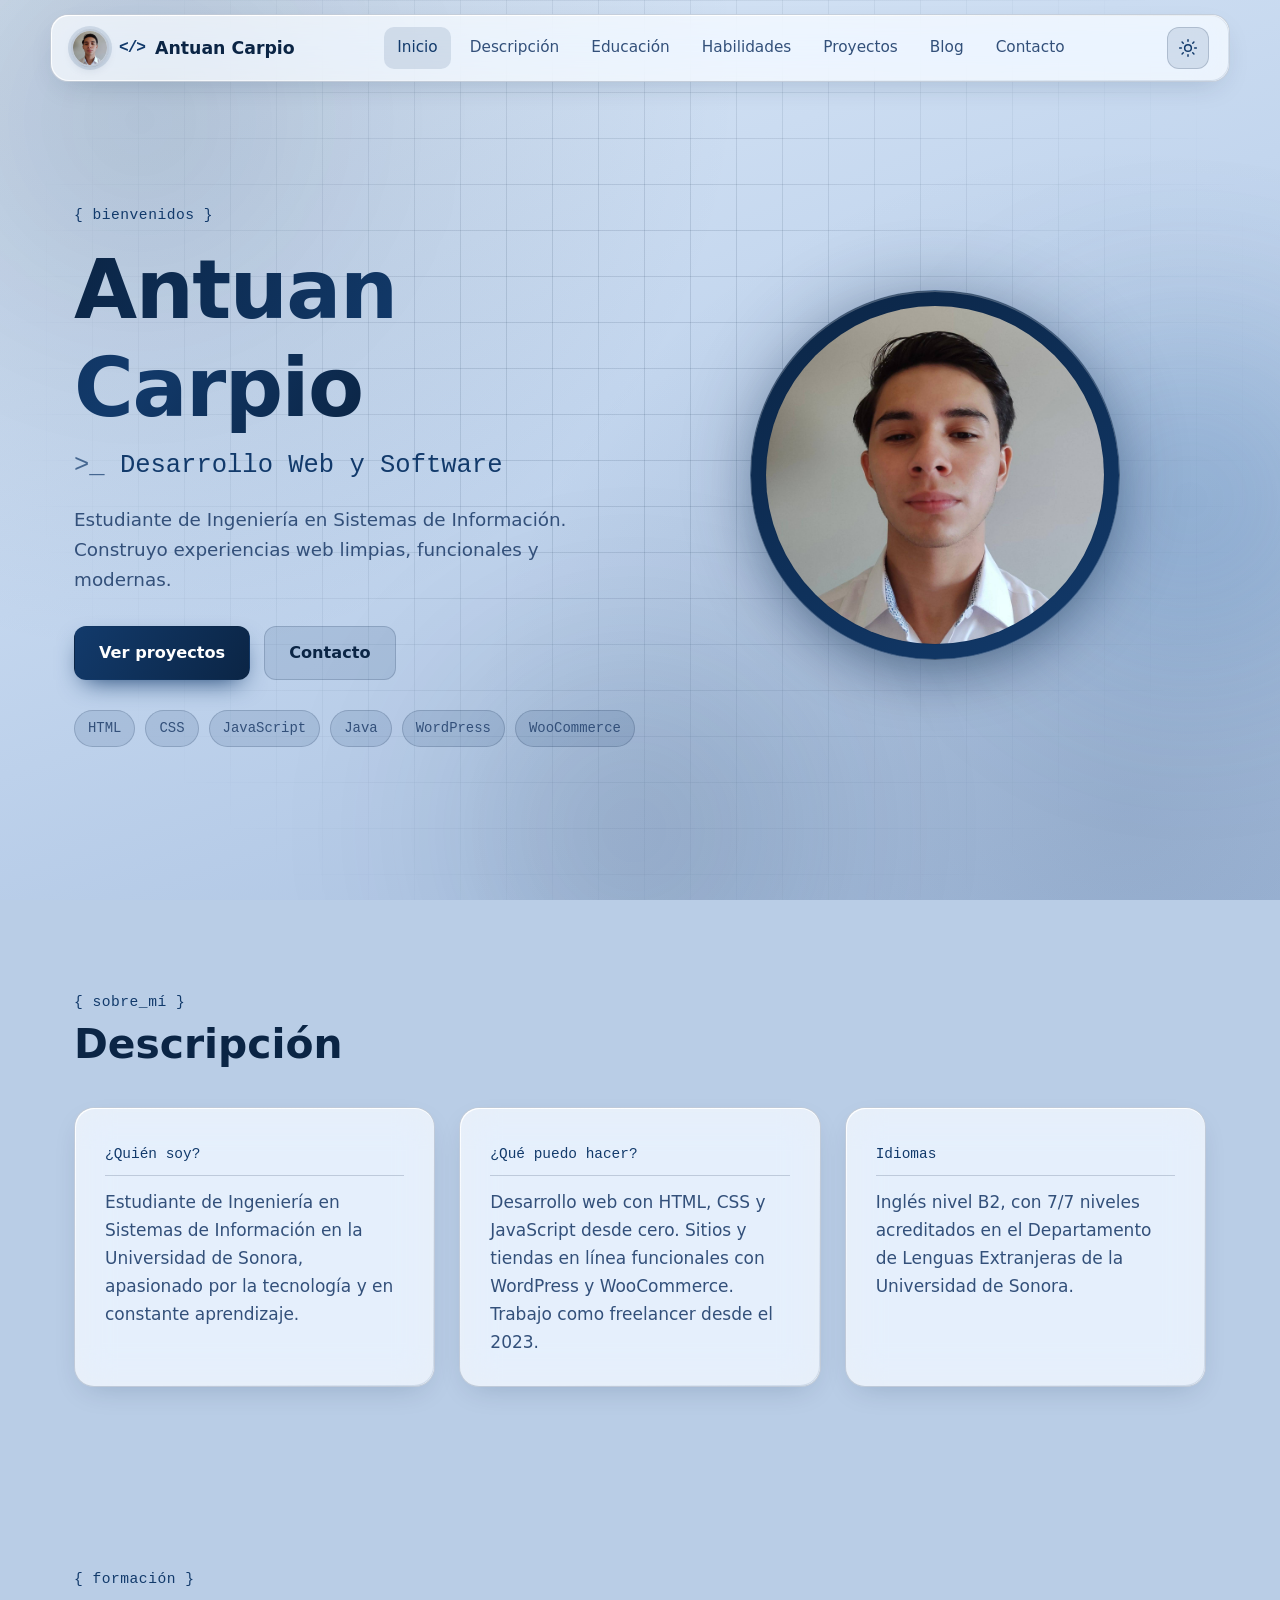
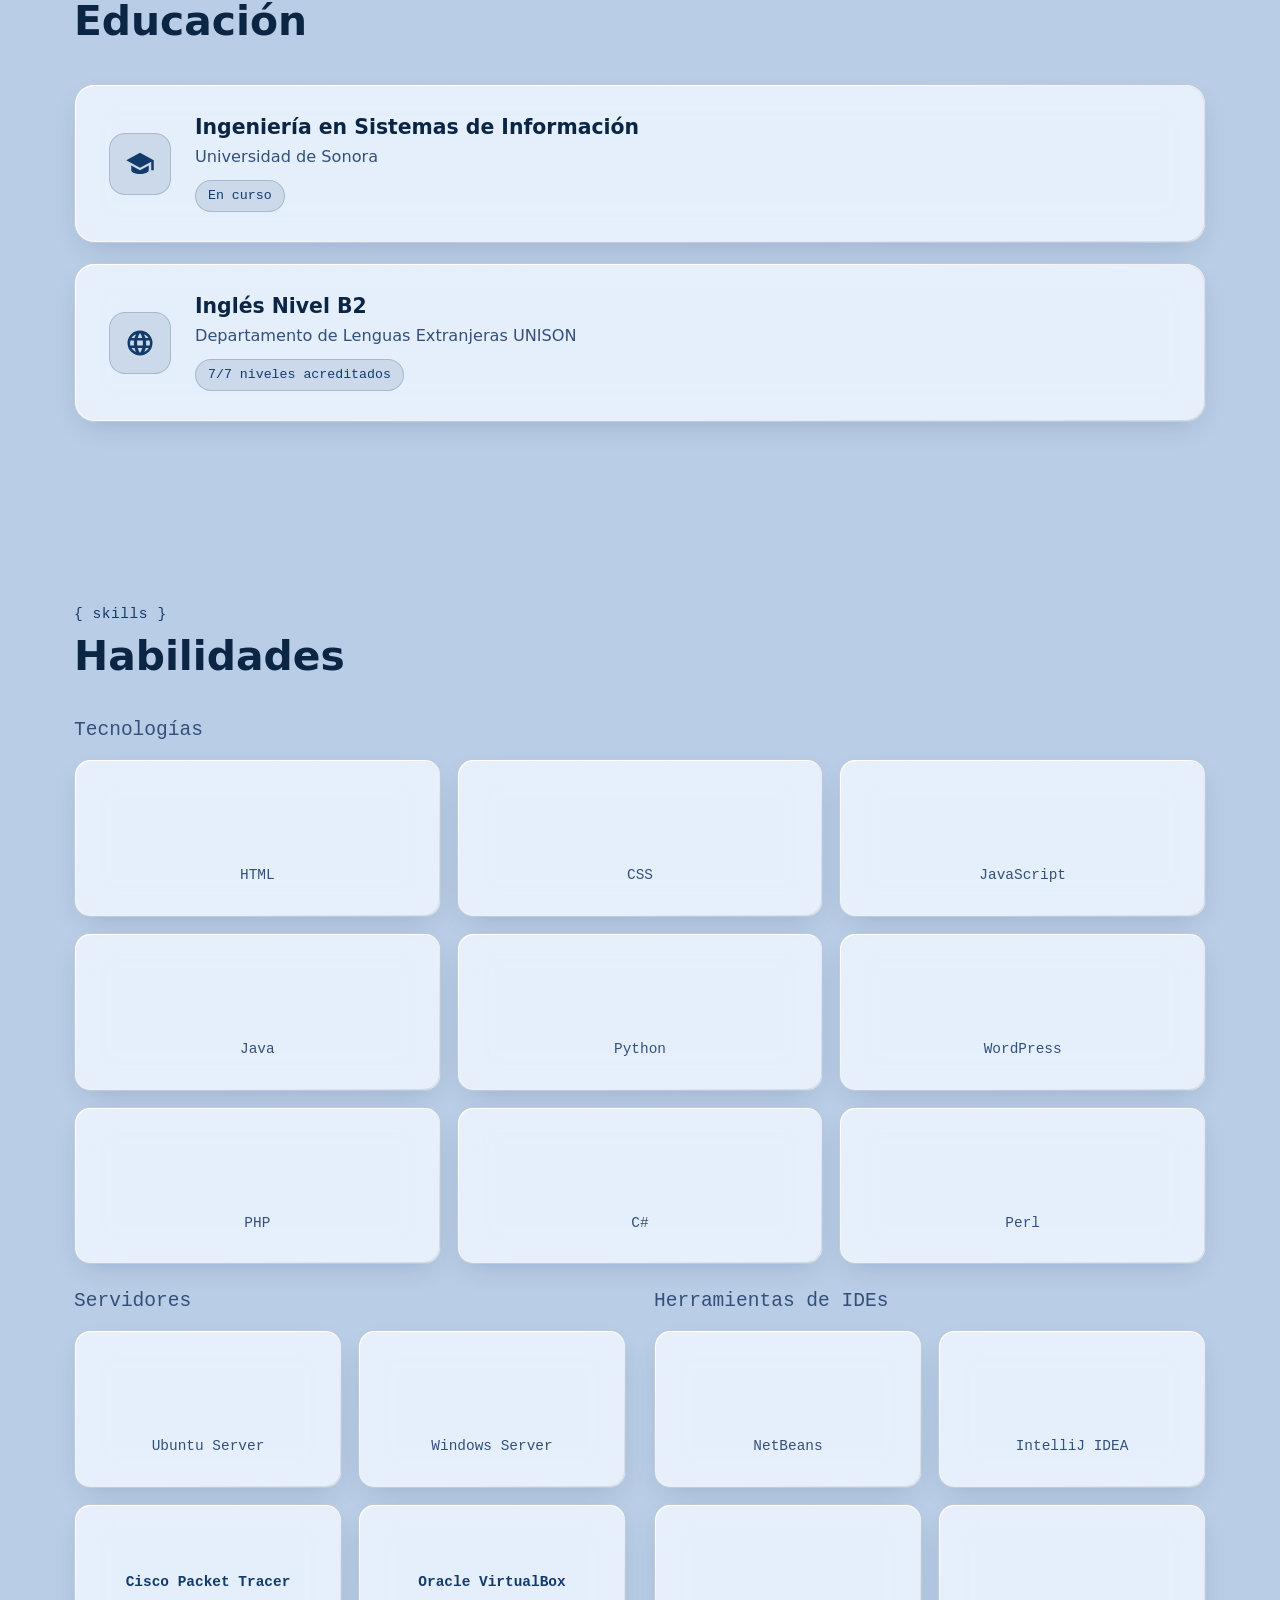
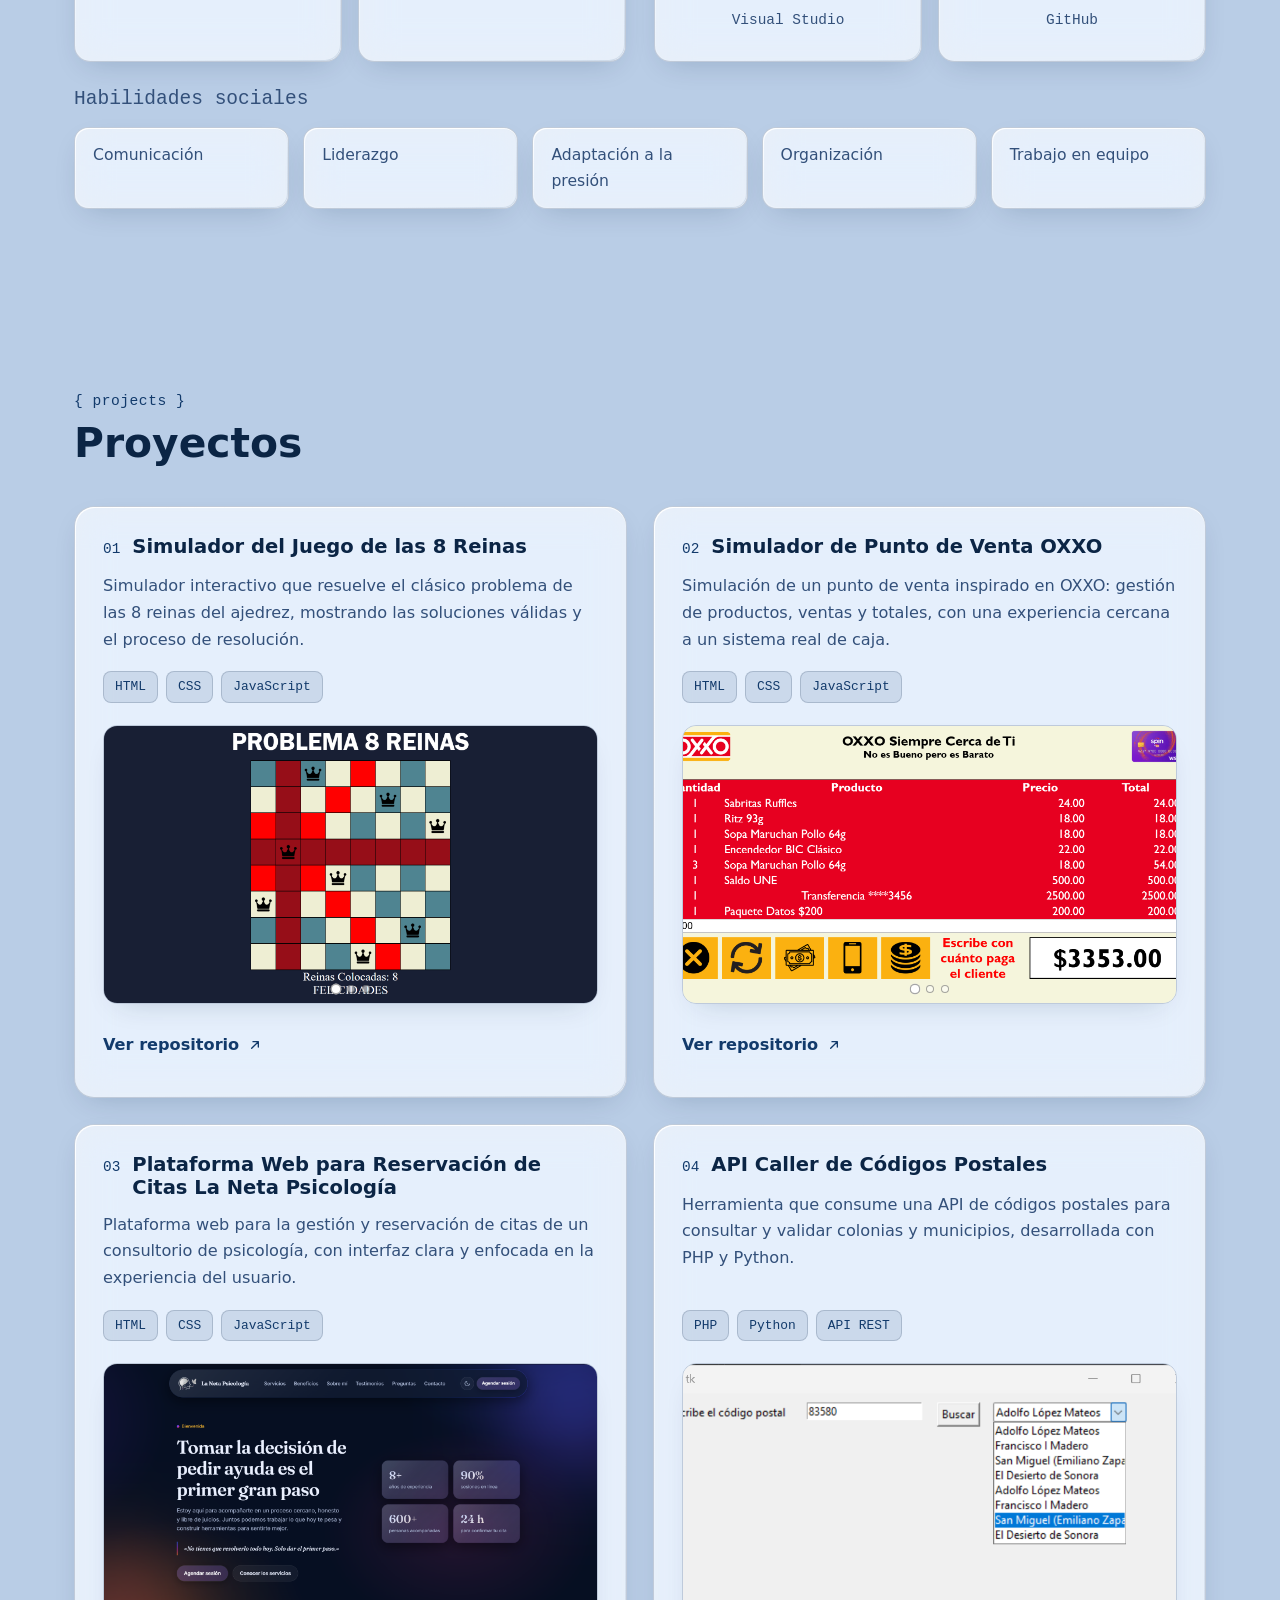
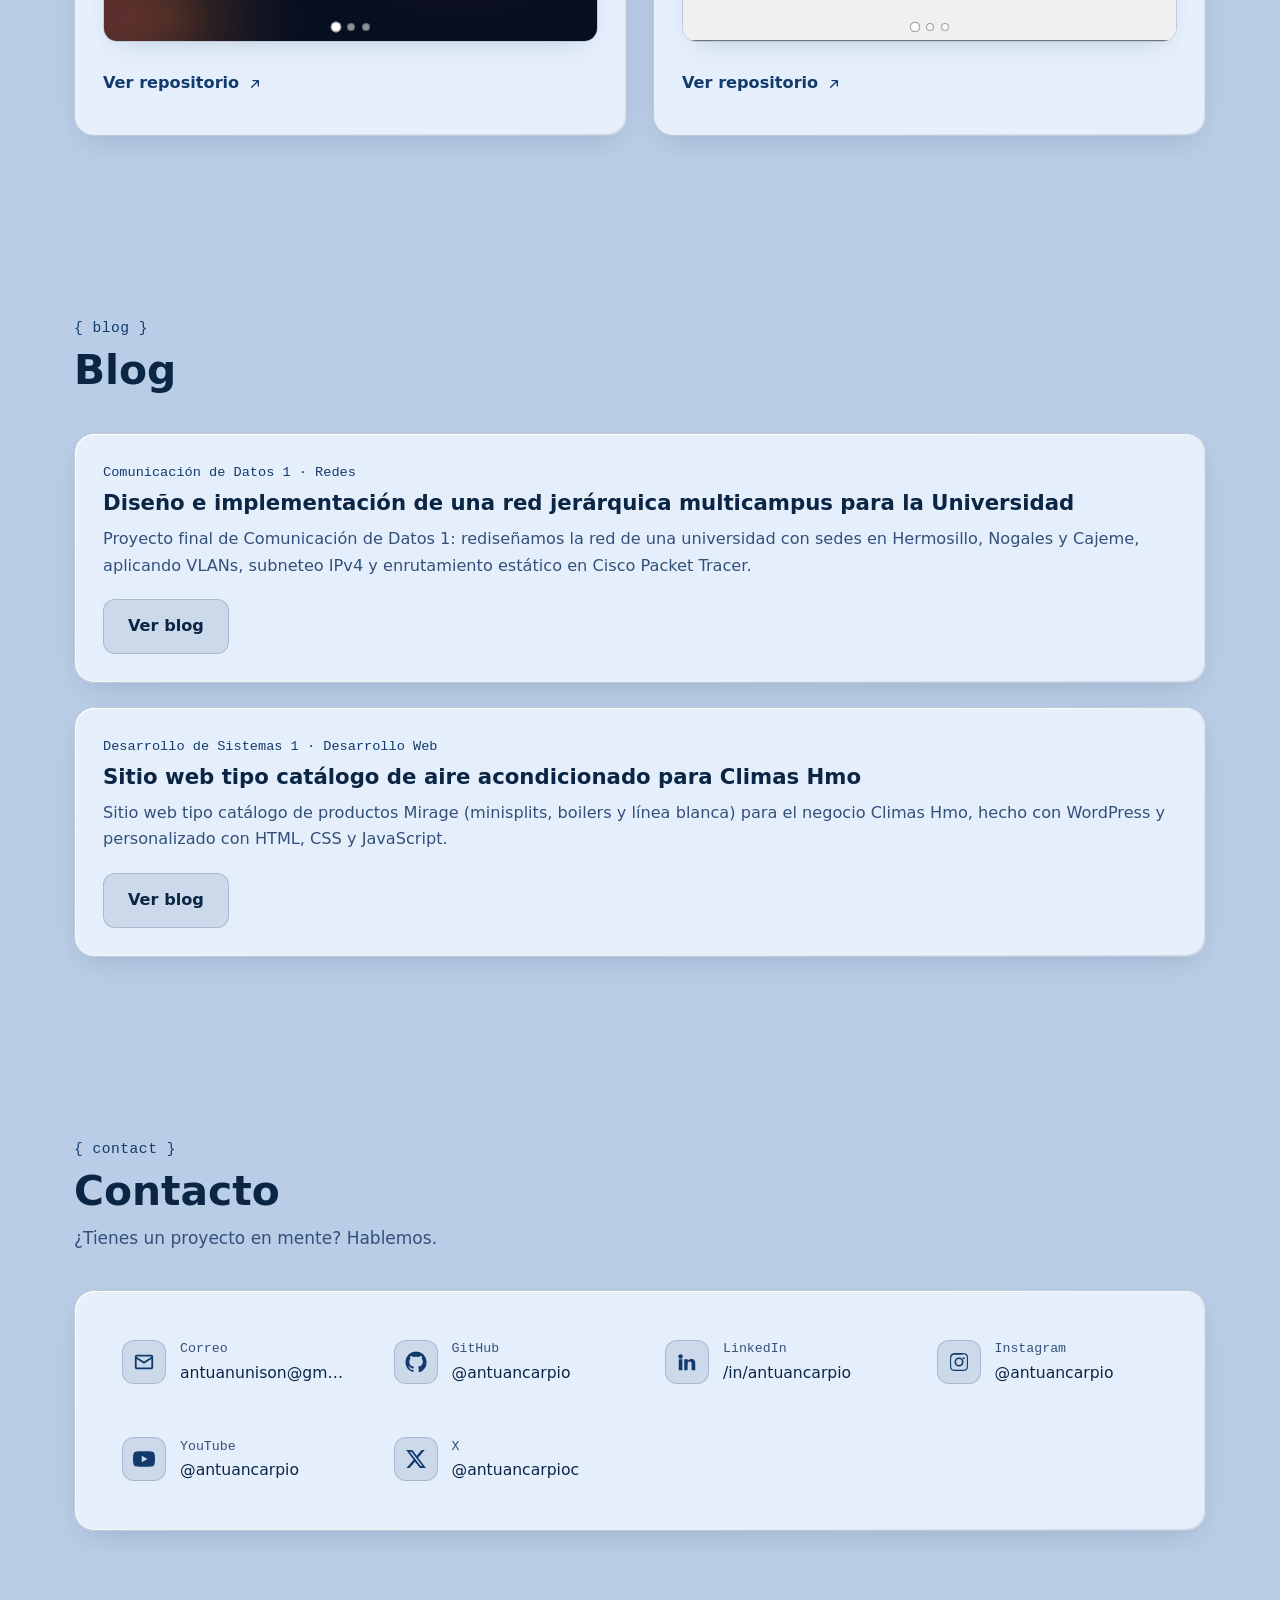
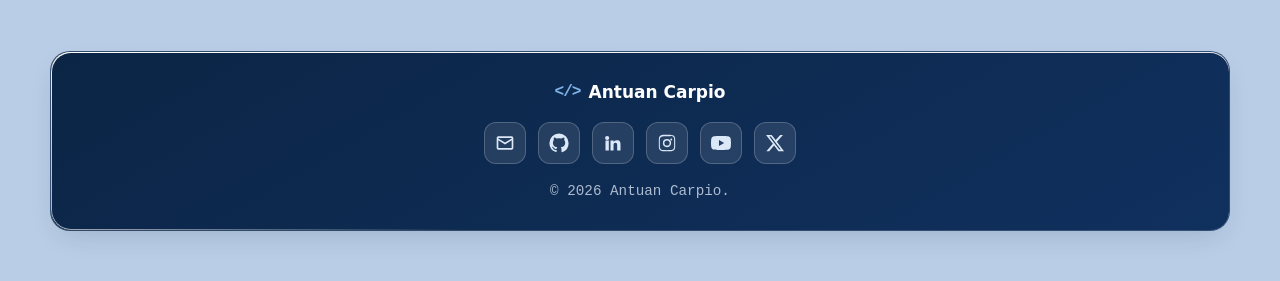
==== commit b7c3b543: "Update" ====
--- a/index.html
+++ b/index.html
@@ -64,22 +64,22 @@
     <section id="inicio" class="section hero">
       <div class="hero-inner">
         <div class="hero-text-col">
-        <p class="code-label reveal">{ bienvenidos }</p>
-        <h1 class="reveal">
+        <p class="code-label">{ bienvenidos }</p>
+        <h1>
           <span class="grad-text">Antuan Carpio</span>
         </h1>
-        <p class="hero-role reveal">
+        <p class="hero-role">
           <span class="cursor">&gt;_</span> Desarrollo Web y Software
         </p>
-        <p class="hero-text reveal">
+        <p class="hero-text">
           Estudiante de Ingeniería en Sistemas de Información. Construyo experiencias
           web limpias, funcionales y modernas.
         </p>
-        <div class="hero-actions reveal">
+        <div class="hero-actions">
           <a href="#proyectos" class="btn btn-primary">Ver proyectos</a>
           <a href="#contacto" class="btn btn-ghost">Contacto</a>
         </div>
-        <div class="hero-stack reveal" aria-label="Tecnologías principales">
+        <div class="hero-stack" aria-label="Tecnologías principales">
           <span class="chip">HTML</span>
           <span class="chip">CSS</span>
           <span class="chip">JavaScript</span>
@@ -89,7 +89,7 @@
         </div>
         </div>
 
-        <div class="hero-logo reveal">
+        <div class="hero-logo">
           <img src="img/Antuan%20Carpio%20Logo.jpg" alt="Logo de Antuan Carpio" />
         </div>
       </div>
@@ -97,27 +97,27 @@
 
     <!-- 2. Descripción -->
     <section id="descripcion" class="section">
-      <header class="section-head reveal">
+      <header class="section-head">
         <p class="code-label">&#123; sobre_mí &#125;</p>
         <h2>Descripción</h2>
       </header>
 
       <div class="about-grid">
-        <article class="card glass reveal">
+        <article class="card glass">
           <span class="card-tag">¿Quién soy?</span>
           <p>
           Estudiante de Ingeniería en Sistemas de Información en la Universidad de Sonora, apasionado por la tecnología y en constante aprendizaje.
           </p>
         </article>
 
-        <article class="card glass reveal">
+        <article class="card glass">
           <span class="card-tag">¿Qué puedo hacer?</span>
           <p>
           Desarrollo web con HTML, CSS y JavaScript desde cero. Sitios y tiendas en línea funcionales con WordPress y WooCommerce. Trabajo como freelancer desde el 2023.
           </p>
         </article>
 
-        <article class="card glass reveal">
+        <article class="card glass">
           <span class="card-tag">Idiomas</span>
           <p>
           Inglés nivel B2, con 7/7 niveles acreditados en el Departamento de Lenguas Extranjeras de la Universidad de Sonora.
@@ -128,12 +128,12 @@
 
     <!-- 3. Educación -->
     <section id="educacion" class="section">
-      <header class="section-head reveal">
+      <header class="section-head">
         <p class="code-label">&#123; formación &#125;</p>
         <h2>Educación</h2>
       </header>
 
-      <article class="card glass edu-card reveal">
+      <article class="card glass edu-card">
         <div class="edu-icon" aria-hidden="true">
           <svg viewBox="0 0 24 24"><path d="M12 3 1 9l11 6 9-4.9V17h2V9L12 3zM5 13.2V17c0 1.7 3.1 3 7 3s7-1.3 7-3v-3.8l-7 3.8-7-3.8z"/></svg>
         </div>
@@ -144,7 +144,7 @@
         </div>
       </article>
 
-      <article class="card glass edu-card reveal">
+      <article class="card glass edu-card">
         <div class="edu-icon" aria-hidden="true">
           <svg viewBox="0 0 24 24"><path d="M12 2a10 10 0 1 0 0 20 10 10 0 0 0 0-20zm6.9 6h-2.5a15.7 15.7 0 0 0-1.2-3.1A8 8 0 0 1 18.9 8zM12 4c.8 1.1 1.4 2.5 1.8 4h-3.6c.4-1.5 1-2.9 1.8-4zM4.3 14a8 8 0 0 1 0-4h2.9a17 17 0 0 0 0 4H4.3zm.8 2h2.5c.3 1.1.7 2.1 1.2 3.1A8 8 0 0 1 5.1 16zm2.5-8H5.1a8 8 0 0 1 3.7-3.1A15.7 15.7 0 0 0 7.6 8zM12 20c-.8-1.1-1.4-2.5-1.8-4h3.6c-.4 1.5-1 2.9-1.8 4zm2.2-6H9.8a15 15 0 0 1 0-4h4.4a15 15 0 0 1 0 4zm1.2 5.1c.5-1 .9-2 1.2-3.1h2.5a8 8 0 0 1-3.7 3.1zM16.8 14a17 17 0 0 0 0-4h2.9a8 8 0 0 1 0 4h-2.9z"/></svg>
         </div>
@@ -158,38 +158,38 @@
 
     <!-- 4. Habilidades -->
     <section id="habilidades" class="section">
-      <header class="section-head reveal">
+      <header class="section-head">
         <p class="code-label">&#123; skills &#125;</p>
         <h2>Habilidades</h2>
       </header>
 
-      <h3 class="subhead reveal">Tecnologías</h3>
+      <h3 class="subhead">Tecnologías</h3>
       <div class="tech-grid" id="techGrid"></div>
 
       <div class="tech-row">
         <div class="tech-half">
-          <h3 class="subhead reveal">Servidores</h3>
+          <h3 class="subhead">Servidores</h3>
           <div class="tech-grid tech-grid--compact" id="serversGrid"></div>
         </div>
         <div class="tech-half">
-          <h3 class="subhead reveal">Herramientas de IDEs</h3>
+          <h3 class="subhead">Herramientas de IDEs</h3>
           <div class="tech-grid tech-grid--compact" id="idesGrid"></div>
         </div>
       </div>
 
-      <h3 class="subhead reveal">Habilidades sociales</h3>
+      <h3 class="subhead">Habilidades sociales</h3>
       <div class="soft-grid">
-        <span class="soft-item glass reveal">Comunicación</span>
-        <span class="soft-item glass reveal">Liderazgo</span>
-        <span class="soft-item glass reveal">Adaptación a la presión</span>
-        <span class="soft-item glass reveal">Organización</span>
-        <span class="soft-item glass reveal">Trabajo en equipo</span>
+        <span class="soft-item glass">Comunicación</span>
+        <span class="soft-item glass">Liderazgo</span>
+        <span class="soft-item glass">Adaptación a la presión</span>
+        <span class="soft-item glass">Organización</span>
+        <span class="soft-item glass">Trabajo en equipo</span>
       </div>
     </section>
 
     <!-- 5. Proyectos -->
     <section id="proyectos" class="section">
-      <header class="section-head reveal">
+      <header class="section-head">
         <p class="code-label">&#123; projects &#125;</p>
         <h2>Proyectos</h2>
       </header>
@@ -197,7 +197,7 @@
       <!-- Bloque de proyectos: copia un <article class="project-card"> para agregar uno nuevo -->
       <div class="projects-grid">
 
-        <article class="project-card glass reveal">
+        <article class="project-card glass">
           <div class="project-top">
             <span class="project-code">01</span>
             <h3>Simulador del Juego de las 8 Reinas</h3>
@@ -215,7 +215,7 @@
           </a>
         </article>
 
-        <article class="project-card glass reveal">
+        <article class="project-card glass">
           <div class="project-top">
             <span class="project-code">02</span>
             <h3>Simulador de Punto de Venta OXXO</h3>
@@ -233,7 +233,7 @@
           </a>
         </article>
 
-        <article class="project-card glass reveal">
+        <article class="project-card glass">
           <div class="project-top">
             <span class="project-code">03</span>
             <h3>Plataforma Web para Reservación de Citas La Neta Psicología</h3>
@@ -251,7 +251,7 @@
           </a>
         </article>
 
-        <article class="project-card glass reveal">
+        <article class="project-card glass">
           <div class="project-top">
             <span class="project-code">04</span>
             <h3>API Caller de Códigos Postales</h3>
@@ -274,7 +274,7 @@
 
     <!-- 6. Blogs -->
     <section id="blogs" class="section">
-      <header class="section-head reveal">
+      <header class="section-head">
         <p class="code-label">&#123; blog &#125;</p>
         <h2>Blog</h2>
       </header>
@@ -282,24 +282,24 @@
       <!-- Bloque de entrada: copia un <article class="blog-entry"> completo para agregar una nueva -->
       <div class="blog-list">
 
-        <article class="blog-entry glass reveal">
+        <article class="blog-entry glass">
           <div class="entry-head">
             <div class="entry-meta">
               <span class="entry-date">Comunicación de Datos 1 · Redes</span>
             </div>
             <h3>Diseño e implementación de una red jerárquica multicampus para la Universidad</h3>
-            <p class="entry-summary">Proyecto final de la materia Comunicación de Datos 1 (Universidad de Sonora), desarrollado en equipo de cinco integrantes. Consistió en rediseñar la infraestructura de red de una universidad con tres sedes: el Campus Central en Hermosillo, y los campus de Nogales y Cajeme, además de una Sede de Servicios Escolares en Hermosillo (Finanzas, Recursos Humanos, Administración General y Atención a Alumnos). Todo el diseño y las pruebas se realizaron en Cisco Packet Tracer, aplicando segmentación con VLANs, subneteo IPv4, enrutamiento estático y seguridad de capa 2 y 3.</p>
+            <p class="entry-summary">Proyecto final de Comunicación de Datos 1: rediseñamos la red de una universidad con sedes en Hermosillo, Nogales y Cajeme, aplicando VLANs, subneteo IPv4 y enrutamiento estático en Cisco Packet Tracer.</p>
             <a class="btn btn-ghost entry-link" href="blogs/red-jerarquica-multicampus.html">Ver blog</a>
           </div>
         </article>
 
-        <article class="blog-entry glass reveal">
+        <article class="blog-entry glass">
           <div class="entry-head">
             <div class="entry-meta">
               <span class="entry-date">Desarrollo de Sistemas 1 · Desarrollo Web</span>
             </div>
             <h3>Sitio web tipo catálogo de aire acondicionado para Climas Hmo</h3>
-            <p class="entry-summary">Proyecto realizado para las materias Desarrollo de Sistemas 1 y Fundamentos de Computación 1. Consistió en crear un sitio web con catálogo de productos Mirage (minisplits, boilers y línea blanca) para un negocio familiar real de Hermosillo. Lo construí con el CMS WordPress y lo complementé con código propio en HTML, CSS y JavaScript para personalizar lo que el maquetador no permite hacer directamente.</p>
+            <p class="entry-summary">Sitio web tipo catálogo de productos Mirage (minisplits, boilers y línea blanca) para el negocio Climas Hmo, hecho con WordPress y personalizado con HTML, CSS y JavaScript.</p>
             <a class="btn btn-ghost entry-link" href="blogs/catalogo-climas-hmo.html">Ver blog</a>
           </div>
         </article>
@@ -309,13 +309,13 @@
 
     <!-- 7. Contacto -->
     <section id="contacto" class="section">
-      <header class="section-head reveal">
+      <header class="section-head">
         <p class="code-label">&#123; contact &#125;</p>
         <h2>Contacto</h2>
         <p class="section-sub">¿Tienes un proyecto en mente? Hablemos.</p>
       </header>
 
-      <div class="contact-card glass reveal">
+      <div class="contact-card glass">
         <a class="contact-item" href="mailto:antuanunison@gmail.com">
           <span class="contact-icon">
             <svg viewBox="0 0 24 24" aria-hidden="true"><path d="M4 4h16a2 2 0 0 1 2 2v12a2 2 0 0 1-2 2H4a2 2 0 0 1-2-2V6a2 2 0 0 1 2-2zm0 2v.5l8 5 8-5V6H4zm16 2.8-8 5-8-5V18h16V8.8z"/></svg>
--- a/css/styles.css
+++ b/css/styles.css
@@ -966,8 +966,13 @@
 .entry-link { margin-top: 4px; }
 
 /* Página individual del blog */
-.blog-post { max-width: 900px; }
-.blog-post .back-link { display: inline-flex; margin: 0 0 28px; }
+.blog-post { max-width: 900px; padding-top: 120px; }
+.blog-post .back-link {
+  display: inline-flex;
+  align-items: center;
+  min-height: 44px;
+  margin: 0 0 28px;
+}
 .blog-post-title { font-size: clamp(1.7rem, 4.5vw, 2.4rem); margin: 8px 0 14px; }
 
 .blog-post .blog-body {
@@ -1056,17 +1061,6 @@
 .footer-socials svg { width: 20px; height: 20px; fill: currentColor; }
 
 .footer-copy { font-size: 0.84rem; color: var(--text-dim); font-family: var(--font-mono); }
-
-/* ============================================================
-   Animaciones al hacer scroll
-   ============================================================ */
-.reveal {
-  opacity: 0;
-  transform: translateY(30px);
-  transition: opacity 0.7s ease, transform 0.7s ease;
-}
-
-.reveal.visible { opacity: 1; transform: translateY(0); }
 
 /* ============================================================
    Responsive
@@ -1115,6 +1109,7 @@
 
 @media (max-width: 640px) {
   .section { padding: 70px 18px; }
+  .blog-post { padding-top: 120px; }
   .hero { padding-top: 120px; }
   .card, .project-card, .blog-card, .blog-entry, .contact-card { padding: 22px; }
   .edu-card { flex-direction: column; text-align: center; align-items: center; }
@@ -1135,5 +1130,4 @@
 @media (prefers-reduced-motion: reduce) {
   html { scroll-behavior: auto; }
   .blob, .hero-logo { animation: none; }
-  .reveal { opacity: 1; transform: none; transition: none; }
-}
+}
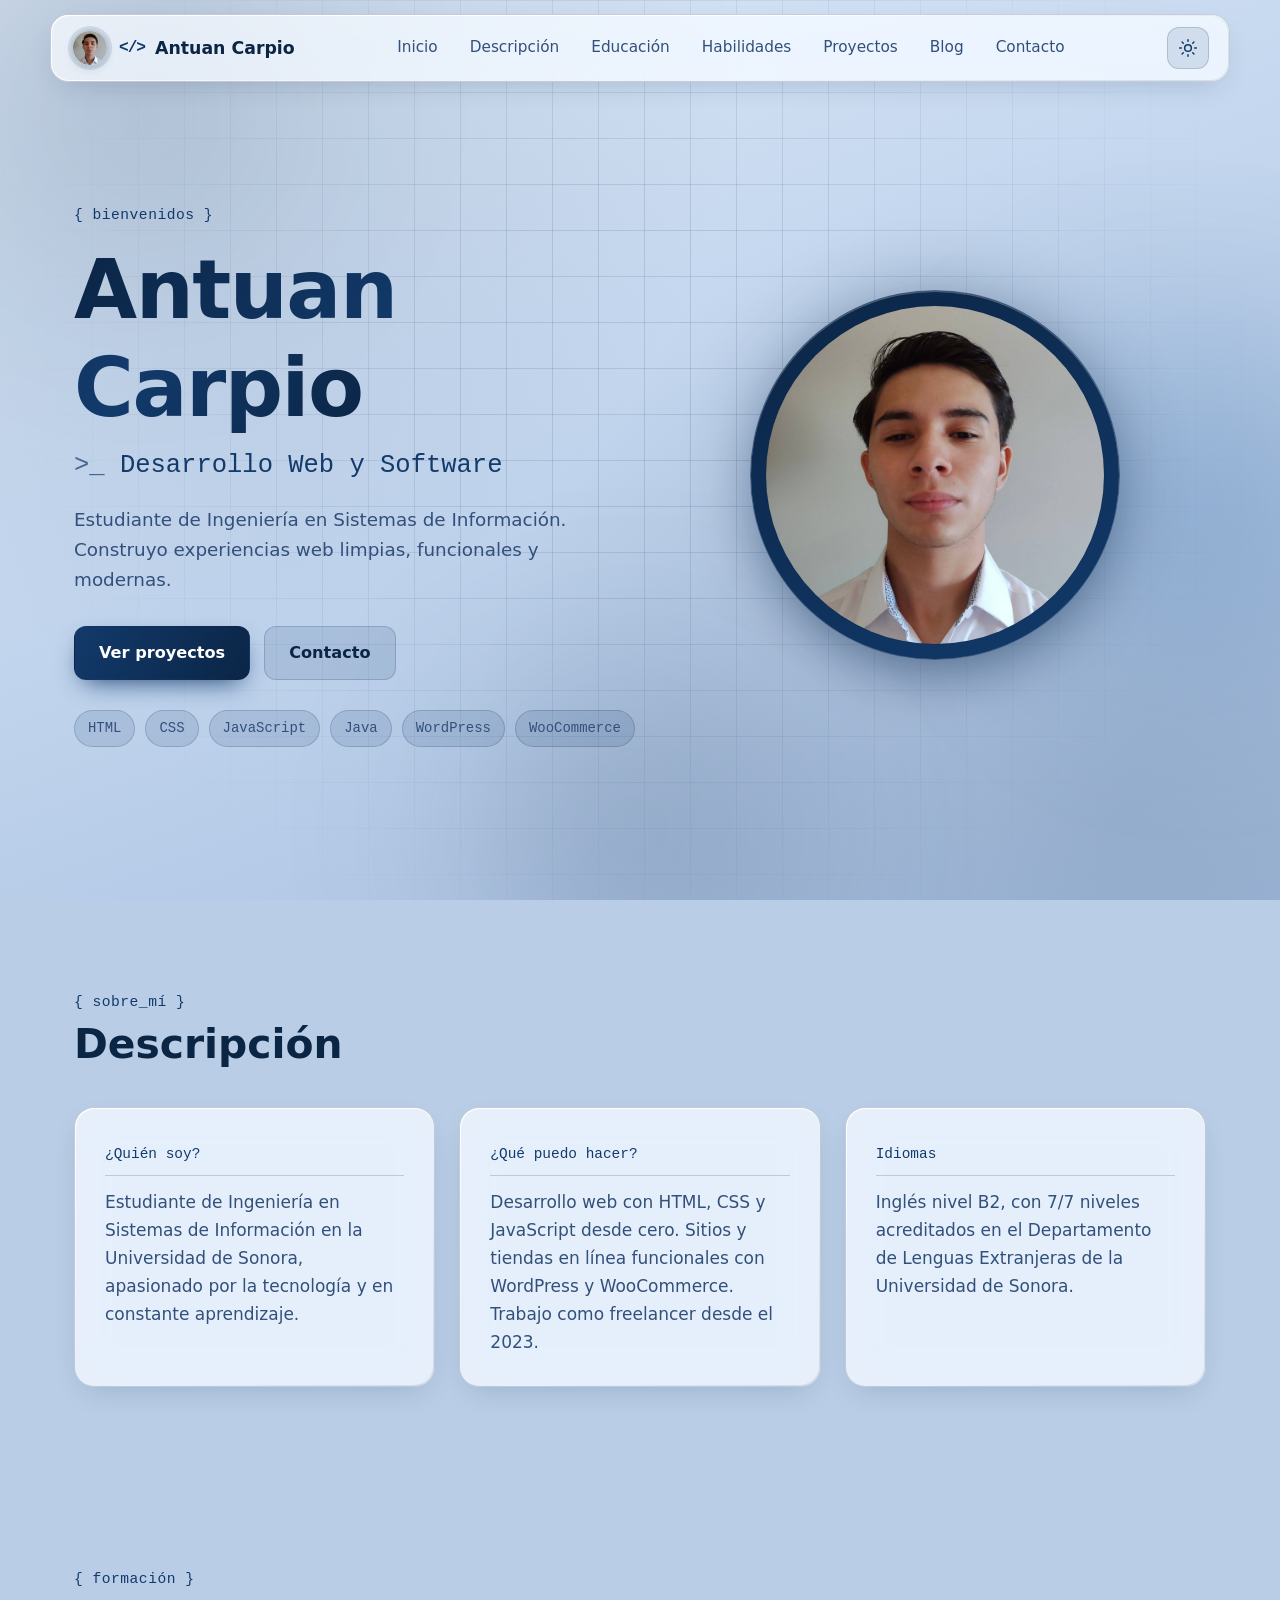
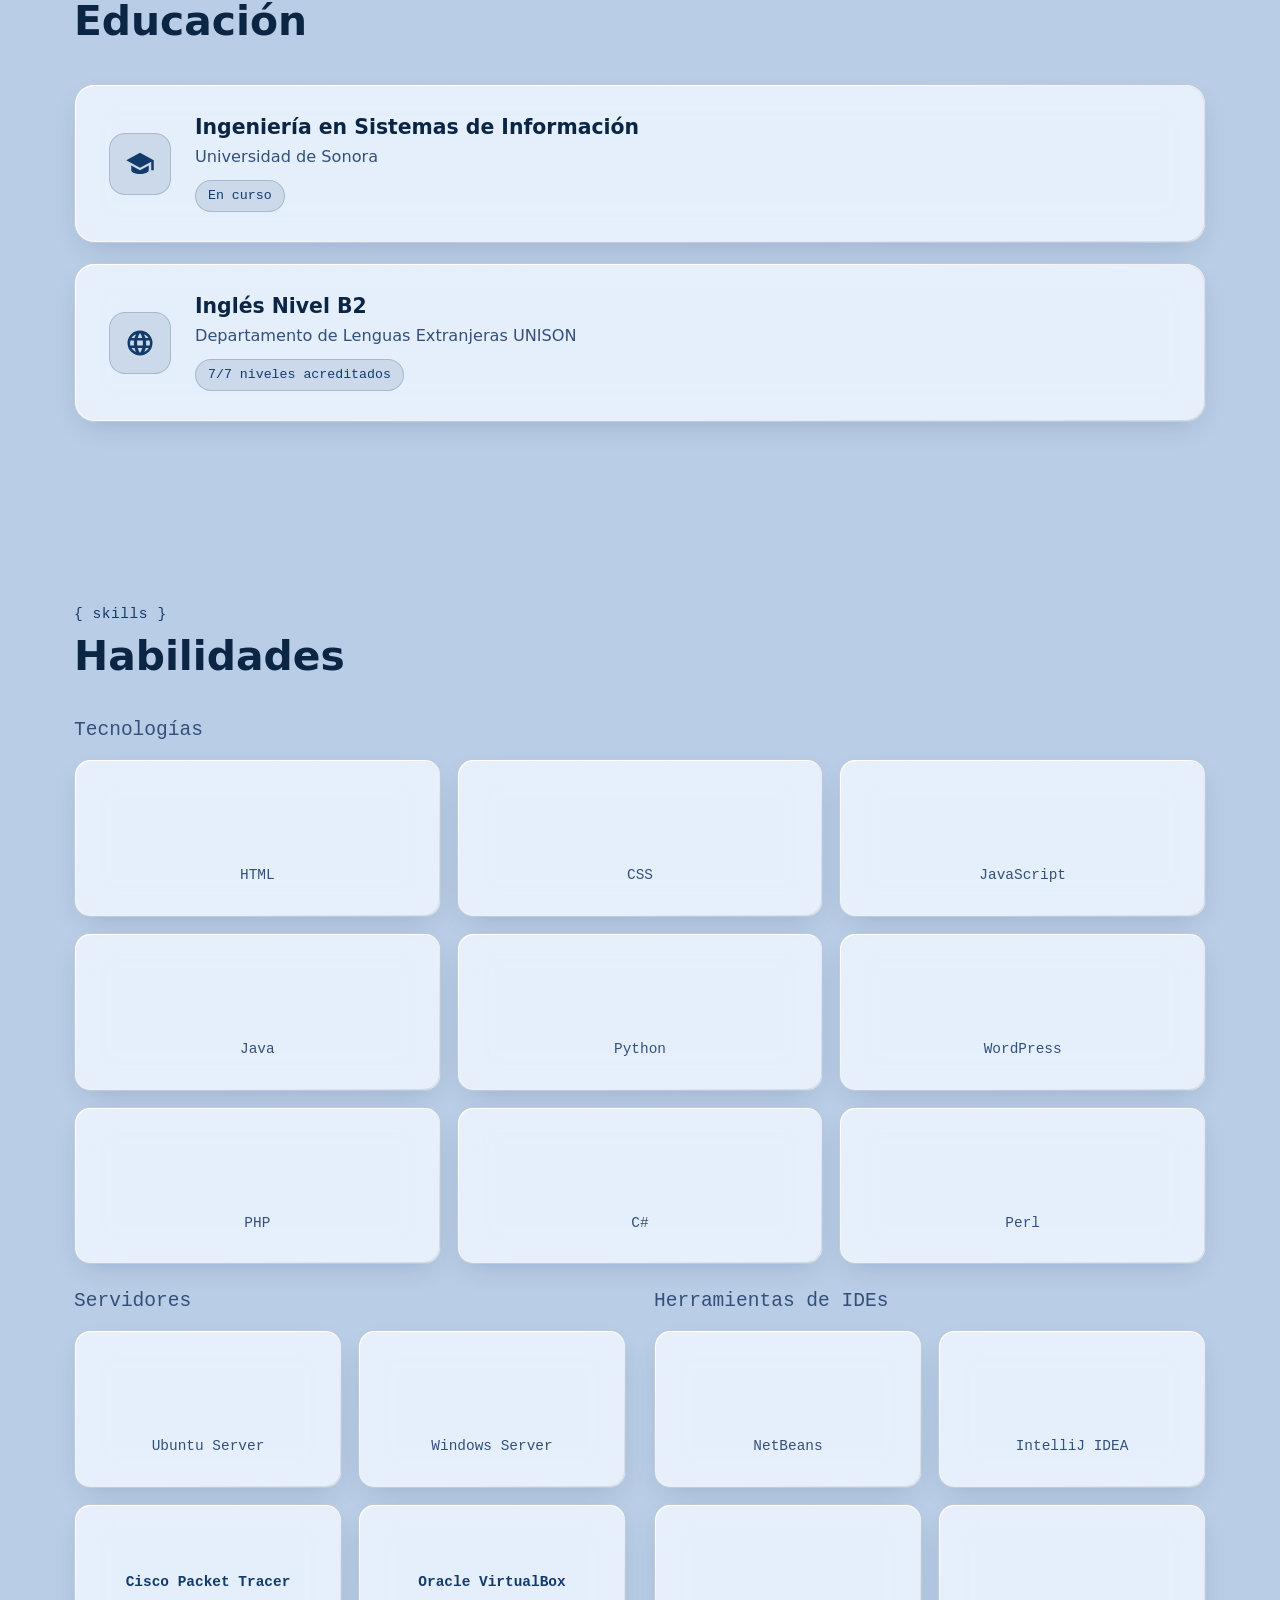
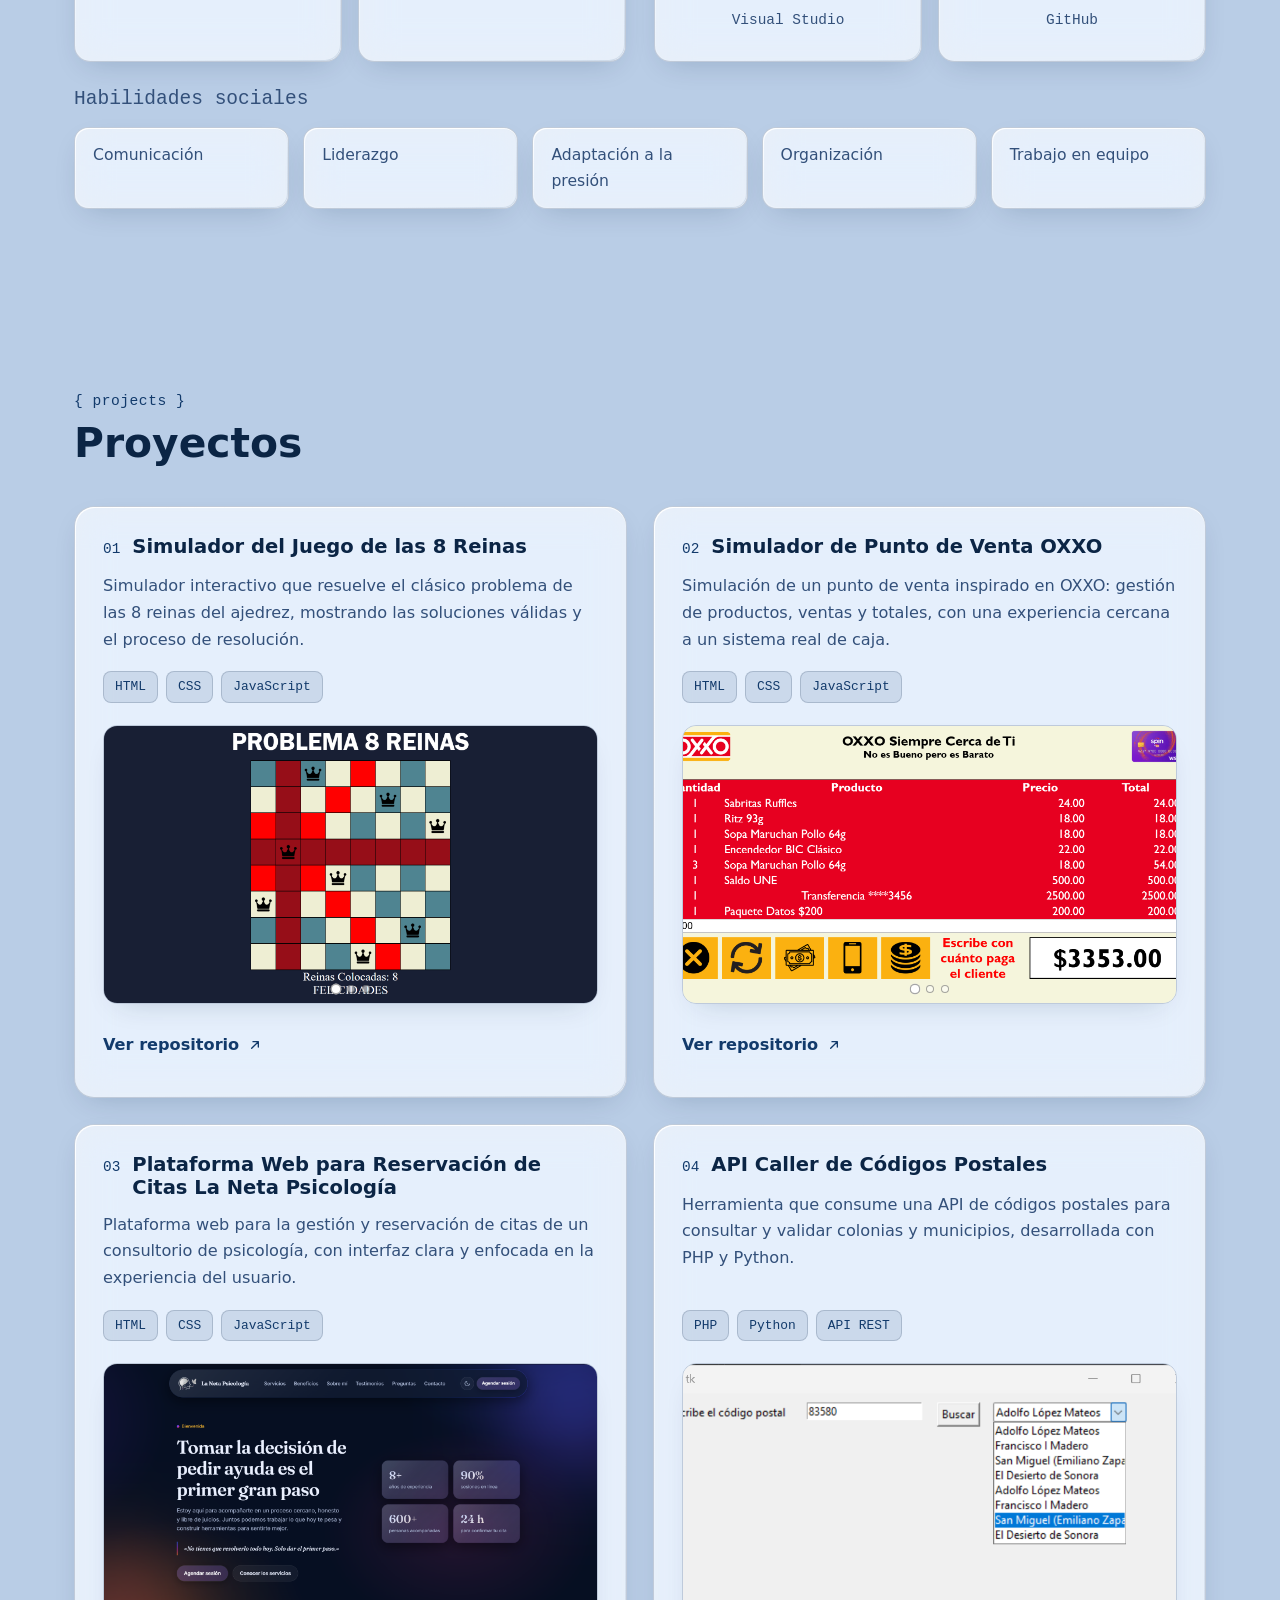
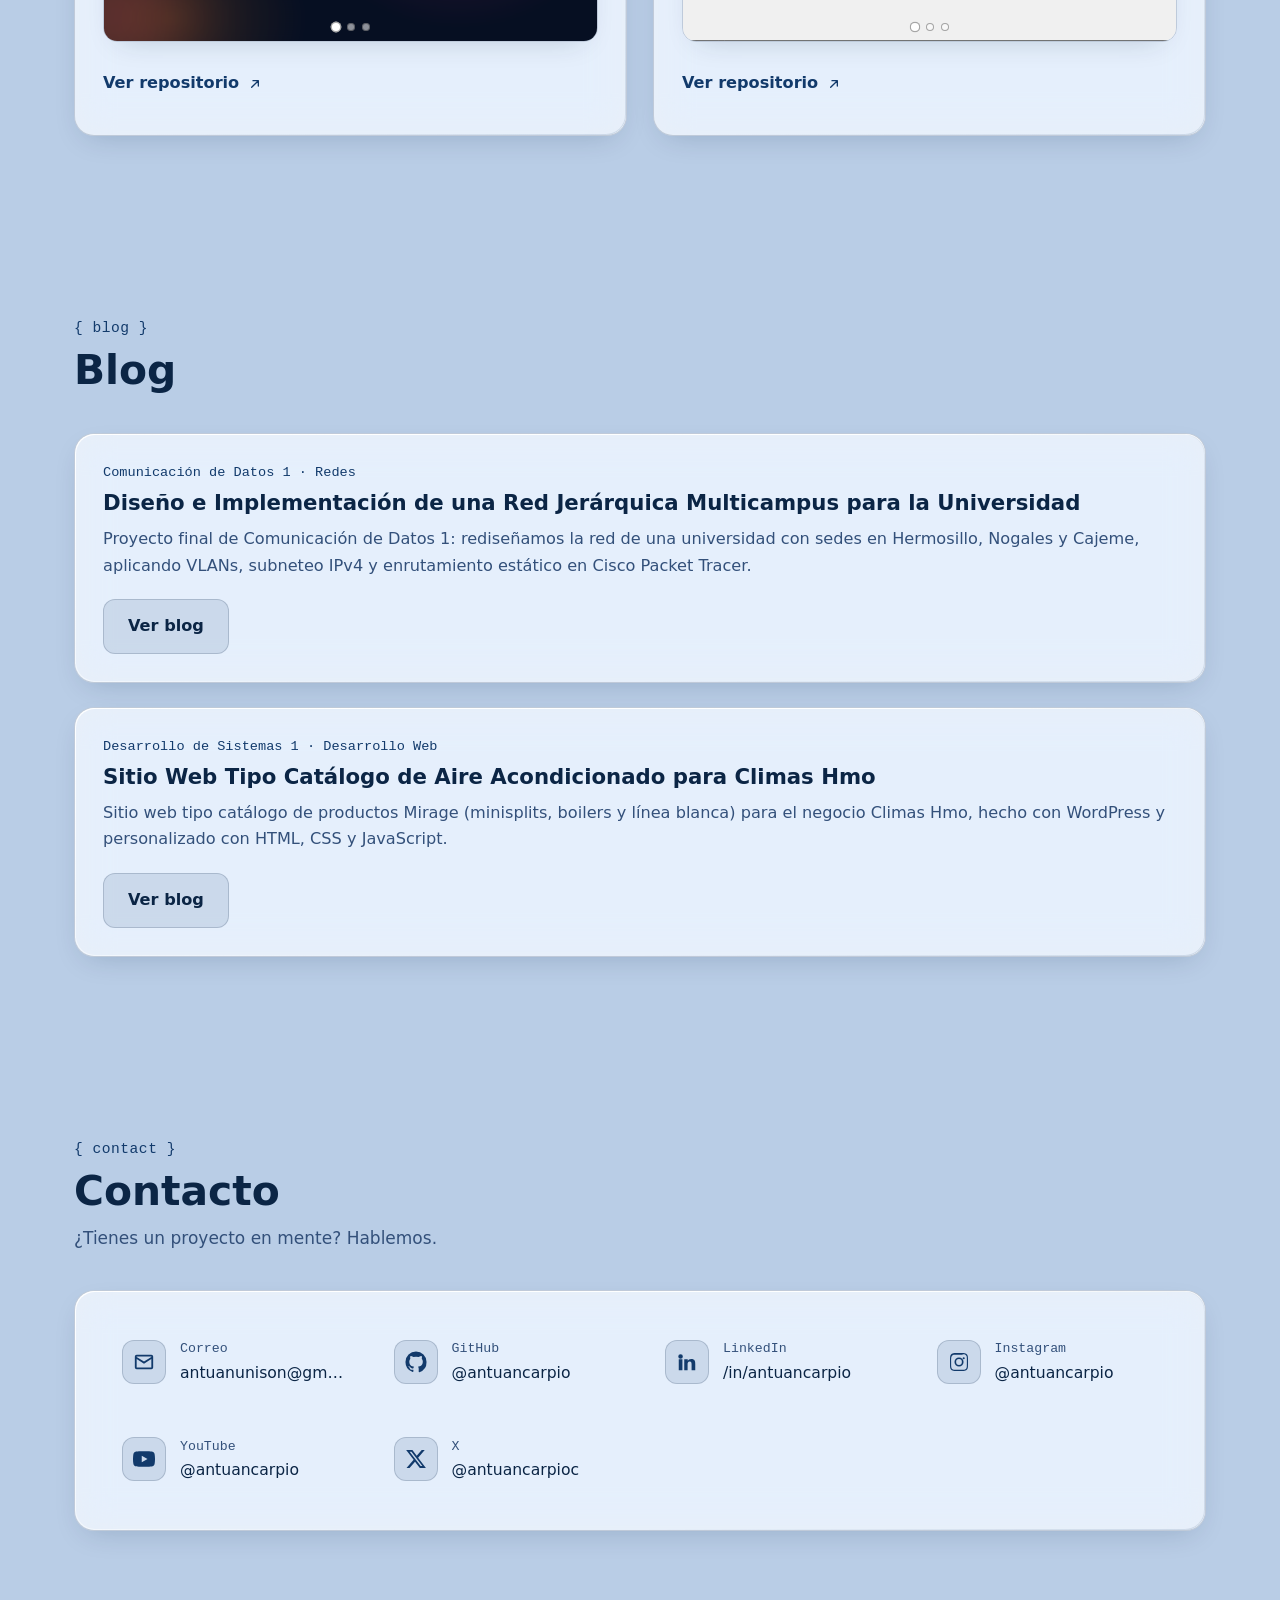
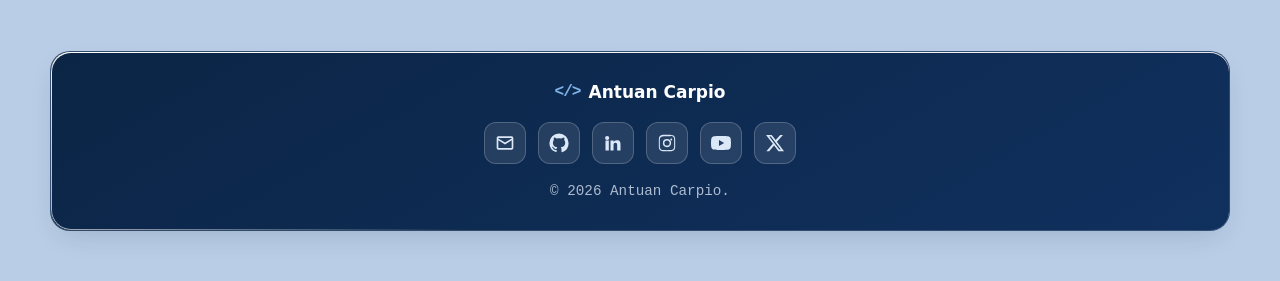
==== commit ed34cc03: "Update" ====
--- a/index.html
+++ b/index.html
@@ -19,7 +19,6 @@
 </head>
 <body>
 
-  <!-- Fondo con degradados azules difuminados -->
   <div class="bg-decor" aria-hidden="true">
     <span class="blob blob-1"></span>
     <span class="blob blob-2"></span>
@@ -27,7 +26,7 @@
     <span class="grid-overlay"></span>
   </div>
 
-  <!-- Navegación fija -->
+  <!-- Header -->
   <header class="nav" id="nav">
     <div class="nav-inner glass">
       <a href="#inicio" class="brand">
@@ -60,7 +59,7 @@
 
   <main>
 
-    <!-- 1. Inicio -->
+    <!-- Inicio -->
     <section id="inicio" class="section hero">
       <div class="hero-inner">
         <div class="hero-text-col">
@@ -95,7 +94,7 @@
       </div>
     </section>
 
-    <!-- 2. Descripción -->
+    <!-- Descripción -->
     <section id="descripcion" class="section">
       <header class="section-head">
         <p class="code-label">&#123; sobre_mí &#125;</p>
@@ -126,7 +125,7 @@
       </div>
     </section>
 
-    <!-- 3. Educación -->
+    <!-- Educación -->
     <section id="educacion" class="section">
       <header class="section-head">
         <p class="code-label">&#123; formación &#125;</p>
@@ -156,7 +155,7 @@
       </article>
     </section>
 
-    <!-- 4. Habilidades -->
+    <!-- Habilidades -->
     <section id="habilidades" class="section">
       <header class="section-head">
         <p class="code-label">&#123; skills &#125;</p>
@@ -187,14 +186,13 @@
       </div>
     </section>
 
-    <!-- 5. Proyectos -->
+    <!-- Proyectos -->
     <section id="proyectos" class="section">
       <header class="section-head">
         <p class="code-label">&#123; projects &#125;</p>
         <h2>Proyectos</h2>
       </header>
 
-      <!-- Bloque de proyectos: copia un <article class="project-card"> para agregar uno nuevo -->
       <div class="projects-grid">
 
         <article class="project-card glass">
@@ -272,14 +270,13 @@
       </div>
     </section>
 
-    <!-- 6. Blogs -->
+    <!-- Blogs -->
     <section id="blogs" class="section">
       <header class="section-head">
         <p class="code-label">&#123; blog &#125;</p>
         <h2>Blog</h2>
       </header>
 
-      <!-- Bloque de entrada: copia un <article class="blog-entry"> completo para agregar una nueva -->
       <div class="blog-list">
 
         <article class="blog-entry glass">
@@ -287,7 +284,7 @@
             <div class="entry-meta">
               <span class="entry-date">Comunicación de Datos 1 · Redes</span>
             </div>
-            <h3>Diseño e implementación de una red jerárquica multicampus para la Universidad</h3>
+            <h3>Diseño e Implementación de una Red Jerárquica Multicampus para la Universidad</h3>
             <p class="entry-summary">Proyecto final de Comunicación de Datos 1: rediseñamos la red de una universidad con sedes en Hermosillo, Nogales y Cajeme, aplicando VLANs, subneteo IPv4 y enrutamiento estático en Cisco Packet Tracer.</p>
             <a class="btn btn-ghost entry-link" href="blogs/red-jerarquica-multicampus.html">Ver blog</a>
           </div>
@@ -298,7 +295,7 @@
             <div class="entry-meta">
               <span class="entry-date">Desarrollo de Sistemas 1 · Desarrollo Web</span>
             </div>
-            <h3>Sitio web tipo catálogo de aire acondicionado para Climas Hmo</h3>
+            <h3>Sitio Web Tipo Catálogo de Aire Acondicionado para Climas Hmo</h3>
             <p class="entry-summary">Sitio web tipo catálogo de productos Mirage (minisplits, boilers y línea blanca) para el negocio Climas Hmo, hecho con WordPress y personalizado con HTML, CSS y JavaScript.</p>
             <a class="btn btn-ghost entry-link" href="blogs/catalogo-climas-hmo.html">Ver blog</a>
           </div>
@@ -307,7 +304,7 @@
       </div>
     </section>
 
-    <!-- 7. Contacto -->
+    <!-- Contacto -->
     <section id="contacto" class="section">
       <header class="section-head">
         <p class="code-label">&#123; contact &#125;</p>
@@ -380,7 +377,7 @@
 
   </main>
 
-  <!-- Pie de página -->
+  <!-- Footer -->
   <footer class="footer">
     <div class="footer-inner glass">
       <p class="footer-brand"><span class="brand-mark">&lt;/&gt;</span> Antuan Carpio</p>
--- a/css/styles.css
+++ b/css/styles.css
@@ -1,3 +1,4 @@
+/* Tema oscuro/claro */
 :root {
   --primary-900: #050c1f;
   --primary-800: #0a1633;
@@ -55,7 +56,6 @@
   --menu-bg: #dbe8f7;
 }
 
-/* Modo claro: degradado de azul claro a azul profundo con resplandores azul marino */
 [data-theme="light"] .bg-decor {
   background:
     radial-gradient(circle at 12% 8%, rgba(11, 37, 69, 0.12), transparent 42%),
@@ -70,7 +70,6 @@
 [data-theme="light"] ::selection { color: #ffffff; }
 [data-theme="light"] .btn-primary { color: #ffffff; }
 
-/* Modo claro: elementos destacados con fondo azul oscuro y texto claro */
 [data-theme="light"] .footer-inner {
   background: linear-gradient(150deg, #0b2545, #10305e);
   border-color: rgba(255, 255, 255, 0.16);
@@ -95,12 +94,10 @@
     0 0 70px rgba(11, 37, 69, 0.30);
 }
 
-/* ============================================================
-   Base
-   ============================================================ */
+/* Base */
 * { box-sizing: border-box; margin: 0; padding: 0; }
 
-html { font-size: var(--base-size); scroll-behavior: smooth; scroll-padding-top: 96px; }
+html { font-size: var(--base-size); scroll-padding-top: 96px; }
 
 body {
   font-family: var(--font-body);
@@ -108,7 +105,6 @@
   color: var(--text);
   line-height: 1.65;
   overflow-x: hidden;
-  transition: background 0.5s ease, color 0.5s ease;
 }
 
 a { color: inherit; text-decoration: none; }
@@ -118,7 +114,7 @@
 
 ::selection { background: var(--accent); color: #041022; }
 
-/* Fondo con degradados azules difuminados */
+/* Fondo */
 .bg-decor {
   position: fixed;
   inset: 0;
@@ -132,21 +128,18 @@
   border-radius: 50%;
   filter: blur(90px);
   opacity: 0.55;
-  will-change: transform;
 }
 
 .blob-1 {
   width: 520px; height: 520px;
   top: -140px; left: -120px;
   background: radial-gradient(circle, var(--accent), transparent 70%);
-  animation: float1 18s ease-in-out infinite;
 }
 
 .blob-2 {
   width: 460px; height: 460px;
   top: 30%; right: -140px;
   background: radial-gradient(circle, var(--primary-600), transparent 70%);
-  animation: float2 22s ease-in-out infinite;
 }
 
 .blob-3 {
@@ -154,7 +147,6 @@
   bottom: -180px; left: 30%;
   background: radial-gradient(circle, var(--accent-strong), transparent 72%);
   opacity: 0.35;
-  animation: float3 26s ease-in-out infinite;
 }
 
 .grid-overlay {
@@ -168,13 +160,7 @@
   -webkit-mask-image: radial-gradient(circle at 50% 40%, #000 20%, transparent 75%);
 }
 
-@keyframes float1 { 50% { transform: translate(80px, 60px) scale(1.1); } }
-@keyframes float2 { 50% { transform: translate(-70px, -50px) scale(1.08); } }
-@keyframes float3 { 50% { transform: translate(60px, -70px) scale(1.12); } }
-
-/* ============================================================
-   Efecto liquid glass
-   ============================================================ */
+/* Glass */
 .glass {
   position: relative;
   background: var(--glass-bg);
@@ -199,9 +185,7 @@
   pointer-events: none;
 }
 
-/* ============================================================
-   Navegación
-   ============================================================ */
+/* Header */
 .nav {
   position: fixed;
   top: 0; left: 0; right: 0;
@@ -222,7 +206,6 @@
 
 .brand { display: flex; align-items: center; gap: 10px; font-weight: 700; }
 
-/* Logo circular del header */
 .brand-logo {
   width: 38px; height: 38px;
   aspect-ratio: 1 / 1;
@@ -250,11 +233,9 @@
   border-radius: 10px;
   font-size: 0.9rem;
   color: var(--text-dim);
-  transition: color 0.25s ease, background 0.25s ease;
 }
 
 .nav-links a:hover { color: var(--text); background: var(--accent-soft); }
-.nav-links a.active { color: var(--accent); background: var(--accent-soft); }
 
 .nav-actions { display: flex; align-items: center; gap: 8px; }
 
@@ -267,7 +248,6 @@
   cursor: pointer;
   display: grid;
   place-items: center;
-  transition: transform 0.25s ease, background 0.25s ease;
 }
 
 .theme-toggle:hover { transform: translateY(-2px) rotate(-8deg); background: var(--glass-highlight); }
@@ -300,16 +280,13 @@
   margin: 0 auto;
   background: var(--text);
   border-radius: 2px;
-  transition: transform 0.3s ease, opacity 0.3s ease;
 }
 
 .menu-toggle.open span:nth-child(1) { transform: translateY(7px) rotate(45deg); }
 .menu-toggle.open span:nth-child(2) { opacity: 0; }
 .menu-toggle.open span:nth-child(3) { transform: translateY(-7px) rotate(-45deg); }
 
-/* ============================================================
-   Secciones
-   ============================================================ */
+/* Secciones */
 .section {
   max-width: var(--max-width);
   margin: 0 auto;
@@ -336,7 +313,7 @@
   font-weight: 500;
 }
 
-/* Hero */
+/* Inicio */
 .hero {
   min-height: 100vh;
   display: flex;
@@ -353,7 +330,6 @@
   max-width: 1080px;
 }
 
-/* Logo grande de la portada con efecto liquid glass */
 .hero-logo {
   justify-self: center;
   width: clamp(220px, 30vw, 370px);
@@ -371,7 +347,6 @@
     0 24px 55px -20px var(--glass-shadow),
     inset 0 1px 0 var(--glass-highlight),
     0 0 60px var(--accent-soft);
-  animation: logoGlow 6s ease-in-out infinite;
 }
 
 .hero-logo img {
@@ -381,10 +356,6 @@
   object-fit: cover;
   object-position: center;
   border: 1px solid var(--glass-border);
-}
-
-@keyframes logoGlow {
-  50% { box-shadow: 0 24px 55px -20px var(--glass-shadow), inset 0 1px 0 var(--glass-highlight), 0 0 85px var(--accent-soft); }
 }
 
 .hero h1 {
@@ -423,7 +394,6 @@
   font-size: 0.95rem;
   cursor: pointer;
   border: 1px solid transparent;
-  transition: transform 0.25s ease, box-shadow 0.25s ease, background 0.25s ease;
 }
 
 .btn-primary {
@@ -452,16 +422,14 @@
   background: var(--accent-soft);
   border: 1px solid var(--glass-border);
   color: var(--text-dim);
-  transition: color 0.25s ease, transform 0.25s ease;
 }
 
 .chip:hover { color: var(--accent); transform: translateY(-2px); }
 
-/* Tarjetas genéricas */
+/* Descripción */
 .card {
   border-radius: var(--card-radius);
   padding: 30px;
-  transition: transform 0.35s ease, box-shadow 0.35s ease;
 }
 
 .card:hover { transform: translateY(-6px); box-shadow: 0 22px 44px -18px var(--glass-shadow); }
@@ -486,7 +454,7 @@
   gap: 24px;
 }
 
-/* Educación: tarjeta a todo el ancho */
+/* Educación */
 .edu-card {
   display: flex;
   align-items: center;
@@ -523,7 +491,7 @@
   color: var(--accent);
 }
 
-/* Habilidades / tecnologías: cuadrícula 3x3 a todo el ancho */
+/* Habilidades */
 .tech-grid {
   display: grid;
   grid-template-columns: repeat(3, 1fr);
@@ -540,12 +508,10 @@
   padding: 28px 12px;
   border-radius: 16px;
   color: var(--accent);
-  transition: transform 0.3s ease, box-shadow 0.3s ease;
 }
 
 .tech-card:hover { transform: translateY(-6px) scale(1.03); box-shadow: 0 18px 34px -16px var(--glass-shadow); }
 
-/* Logos monocromáticos: el SVG actúa como máscara y toma el color del tema */
 .tech-icon {
   display: block;
   width: 64px; height: 64px;
@@ -563,10 +529,8 @@
 .tech-name { font-family: var(--font-mono); font-size: 0.85rem; color: var(--text-dim); }
 .tech-card:hover .tech-name { color: var(--accent); }
 
-/* Modo claro: azul marino; modo oscuro: azul claro (var(--accent)) */
 [data-theme="light"] .tech-card { color: var(--navy); }
 
-/* Imágenes de logo cargadas desde internet (Simple Icons) */
 .tech-icon-img {
   display: block;
   width: 64px; height: 64px;
@@ -574,11 +538,9 @@
   background-color: transparent;
 }
 
-/* Si el logo remoto no carga, se oculta y queda el nombre como respaldo */
 .tech-card.no-icon .tech-icon-img { display: none; }
 .tech-card.no-icon .tech-name { color: var(--accent); font-weight: 700; }
 
-/* Servidores e IDEs: dos mitades lado a lado (50% / 50%) */
 .tech-row {
   display: grid;
   grid-template-columns: 1fr 1fr;
@@ -589,7 +551,6 @@
 
 .tech-half { min-width: 0; }
 
-/* Dentro de cada mitad: cuadrícula 2x2 con el mismo estilo que Tecnologías */
 .tech-grid--compact {
   grid-template-columns: repeat(2, 1fr);
   grid-auto-rows: 1fr;
@@ -609,12 +570,11 @@
   border-radius: 14px;
   font-size: 0.92rem;
   color: var(--text-dim);
-  transition: transform 0.3s ease, color 0.3s ease;
 }
 
 .soft-item:hover { transform: translateY(-4px); color: var(--accent); }
 
-/* Proyectos: cuadrícula de 2 columnas (2 filas de 2) */
+/* Proyectos */
 .projects-grid {
   display: grid;
   grid-template-columns: repeat(2, 1fr);
@@ -628,7 +588,6 @@
   height: 100%;
   border-radius: var(--card-radius);
   padding: 28px;
-  transition: transform 0.35s ease, box-shadow 0.35s ease;
 }
 
 .project-card:hover { transform: translateY(-8px); box-shadow: 0 26px 50px -20px var(--glass-shadow); }
@@ -657,7 +616,6 @@
   color: var(--accent);
 }
 
-/* Carrusel de imágenes de cada proyecto */
 .project-gallery {
   position: relative;
   margin: 4px 0 18px;
@@ -674,7 +632,7 @@
   background: var(--accent-soft);
 }
 
-.gallery-track { display: flex; height: 100%; transition: transform 0.45s ease; }
+.gallery-track { display: flex; height: 100%; }
 
 .gallery-slide { position: relative; min-width: 100%; height: 100%; }
 
@@ -725,7 +683,6 @@
   line-height: 1;
   cursor: pointer;
   opacity: 0;
-  transition: opacity 0.25s ease, background 0.25s ease;
 }
 
 .project-gallery:hover .gallery-nav { opacity: 1; }
@@ -750,7 +707,6 @@
   background: rgba(255, 255, 255, 0.55);
   box-shadow: inset 0 0 0 1px rgba(0, 0, 0, 0.35);
   cursor: pointer;
-  transition: transform 0.25s ease, background 0.25s ease;
 }
 
 .gallery-dot.active { background: #ffffff; transform: scale(1.35); }
@@ -770,7 +726,6 @@
   width: 16px; height: 16px;
   fill: none; stroke: currentColor; stroke-width: 2;
   stroke-linecap: round; stroke-linejoin: round;
-  transition: transform 0.25s ease;
 }
 
 .btn-link:hover svg { transform: translate(3px, -3px); }
@@ -779,7 +734,6 @@
 .blog-card {
   border-radius: var(--card-radius);
   padding: 28px;
-  transition: transform 0.35s ease, box-shadow 0.35s ease;
 }
 
 .blog-card:hover { transform: translateY(-6px); box-shadow: 0 24px 46px -20px var(--glass-shadow); }
@@ -830,7 +784,6 @@
 .blog-block li + li { margin-top: 6px; }
 .blog-block li::marker { color: var(--accent); }
 
-/* Galería de imágenes dentro de una entrada del blog */
 .blog-gallery {
   display: grid;
   grid-template-columns: repeat(auto-fit, minmax(220px, 1fr));
@@ -849,7 +802,6 @@
   overflow: hidden;
   background: linear-gradient(135deg, var(--accent-soft), transparent), var(--glass-bg);
   cursor: zoom-in;
-  transition: transform 0.3s ease, box-shadow 0.3s ease;
 }
 
 .blog-media:hover { transform: translateY(-4px); box-shadow: 0 18px 34px -16px var(--glass-shadow); }
@@ -884,7 +836,6 @@
   line-height: 1.5;
 }
 
-/* Visor ampliado de imágenes del blog */
 .lightbox {
   position: fixed;
   inset: 0;
@@ -931,12 +882,10 @@
   line-height: 1;
   cursor: pointer;
   touch-action: manipulation;
-  transition: transform 0.25s ease, background 0.25s ease;
 }
 
 .lightbox-close:hover { transform: rotate(90deg); background: rgba(255, 255, 255, 0.18); }
 
-/* Lista de entradas del blog (blog.html): una por fila a ancho completo */
 .blog-list {
   display: grid;
   grid-template-columns: 1fr;
@@ -946,7 +895,6 @@
 .blog-entry {
   border-radius: var(--card-radius);
   padding: 28px;
-  transition: transform 0.35s ease, box-shadow 0.35s ease;
 }
 
 .blog-entry:hover { transform: translateY(-6px); box-shadow: 0 24px 46px -20px var(--glass-shadow); }
@@ -965,7 +913,6 @@
 
 .entry-link { margin-top: 4px; }
 
-/* Página individual del blog */
 .blog-post { max-width: 900px; padding-top: 120px; }
 .blog-post .back-link {
   display: inline-flex;
@@ -1001,7 +948,6 @@
   padding: 16px;
   border-radius: 14px;
   border: 1px solid transparent;
-  transition: background 0.25s ease, transform 0.25s ease, border-color 0.25s ease;
 }
 
 .contact-item:hover {
@@ -1027,7 +973,7 @@
 .contact-label { font-family: var(--font-mono); font-size: 0.78rem; color: var(--text-dim); }
 .contact-value { font-size: 0.92rem; color: var(--text); white-space: nowrap; overflow: hidden; text-overflow: ellipsis; }
 
-/* Pie de página */
+/* Footer */
 .footer { padding: 30px 24px 50px; }
 
 .footer-inner {
@@ -1054,7 +1000,6 @@
   background: var(--accent-soft);
   border: 1px solid var(--glass-border);
   color: var(--text-dim);
-  transition: transform 0.25s ease, color 0.25s ease, background 0.25s ease;
 }
 
 .footer-socials a:hover { transform: translateY(-4px); color: var(--accent); background: var(--glass-highlight); }
@@ -1062,13 +1007,10 @@
 
 .footer-copy { font-size: 0.84rem; color: var(--text-dim); font-family: var(--font-mono); }
 
-/* ============================================================
-   Responsive
-   ============================================================ */
+/* Responsive */
 @media (max-width: 900px) {
   .menu-toggle { display: flex; }
 
-  /* Menú móvil sólido (sin transparencia), por encima del contenido */
   .nav-links {
     position: absolute;
     top: calc(100% + 10px);
@@ -1085,16 +1027,13 @@
     box-shadow: 0 24px 48px -18px var(--glass-shadow);
     opacity: 0;
     visibility: hidden;
-    transform: translateY(-10px);
-    transition: opacity 0.3s ease, transform 0.3s ease, visibility 0.3s;
   }
 
-  .nav-links.open { opacity: 1; visibility: visible; transform: translateY(0); }
+  .nav-links.open { opacity: 1; visibility: visible; }
 
   .nav-links a { padding: 14px 16px; border-radius: 12px; }
   .nav-links a:not(:last-child) { border-bottom: 1px solid var(--glass-border); }
 
-  /* Portada: el logo pasa debajo del texto y se centra todo */
   .hero-inner { grid-template-columns: 1fr; gap: 36px; text-align: center; }
   .hero-text { margin: 0 auto; }
   .hero-actions, .hero-stack { justify-content: center; }
@@ -1118,7 +1057,6 @@
   .tech-card { padding: 16px 6px; }
   .tech-icon { width: 46px; height: 46px; }
 
-  /* Servidores e IDEs: se apilan a ancho completo con tarjetas 2x2 */
   .tech-row { grid-template-columns: 1fr; gap: 22px; }
   .tech-grid.tech-grid--compact { grid-template-columns: repeat(2, 1fr); }
   .tech-icon-img { width: 46px; height: 46px; }
@@ -1126,8 +1064,3 @@
   .hero-logo { width: clamp(180px, 60vw, 320px); height: clamp(180px, 60vw, 320px); padding: 10px; }
   .gallery-nav { opacity: 1; }
 }
-
-@media (prefers-reduced-motion: reduce) {
-  html { scroll-behavior: auto; }
-  .blob, .hero-logo { animation: none; }
-}
